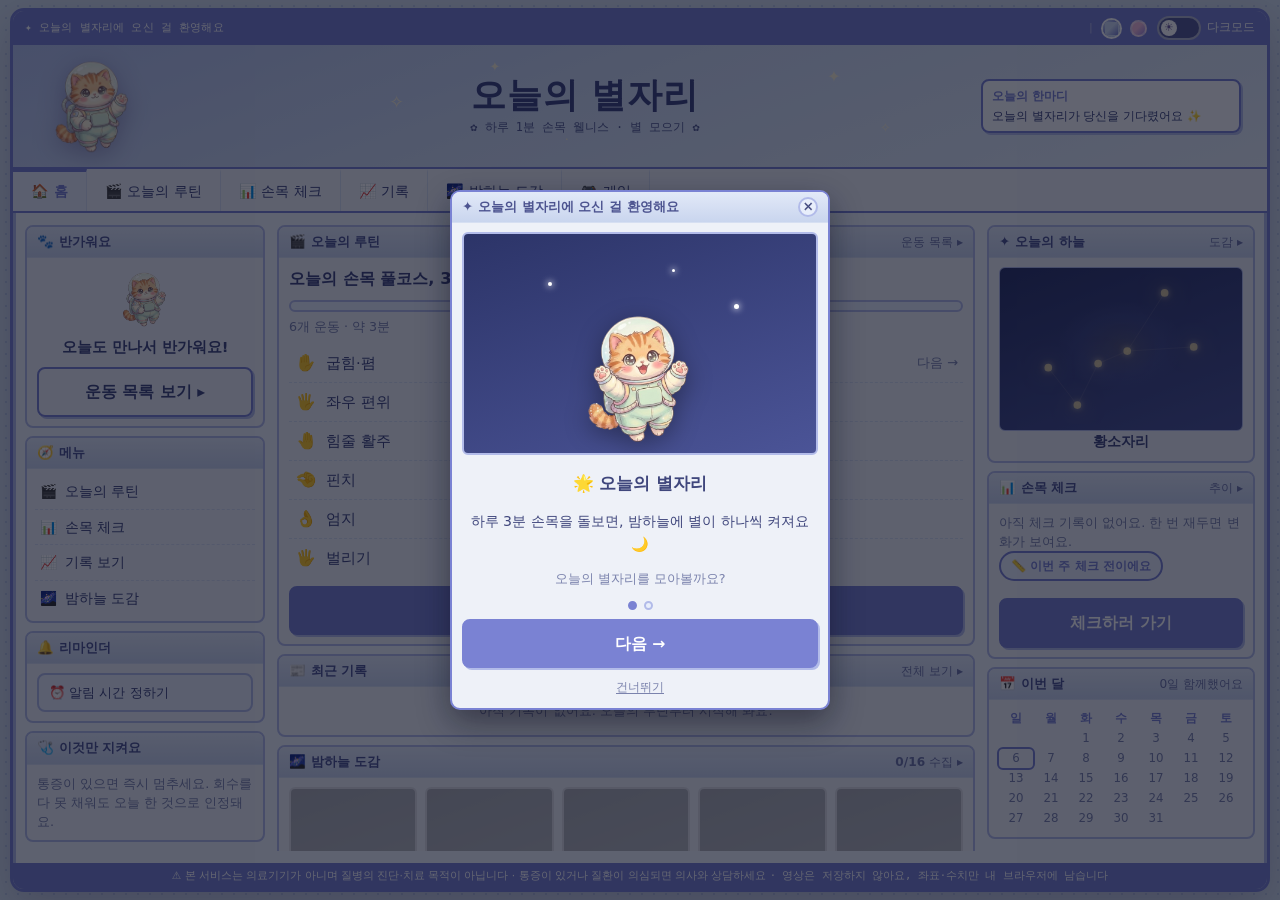
==== index.html @ f45c7128 "앱이 못 지키는 약속과 되돌릴 수 없는 기록 — 리마인더 고지·체크 기록 목록·데이터 관리 세 가지 다 "없어서 아쉬운 것"이 아니라 **앱이 사용자에게 잘못 말하고 있던 것**들" ====
<!DOCTYPE html>
<html lang="ko">
<head>
<meta charset="UTF-8" />
<meta name="viewport" content="width=device-width, initial-scale=1.0" />
<title>오늘의 별자리 — 데일리 손목 웰니스</title>
<!-- app.css = 디자인 원본(미리보기) / legacy.css = 기능에 필요한 규칙만 -->
<link rel="stylesheet" href="css/legacy.css" />
<link rel="stylesheet" href="css/app.css" />
<!-- 색 테마·다크모드는 첫 페인트 전에 확정돼야 한다(깜빡임 방지) — defer 없이 즉시 실행 -->
<script src="js/theme.js"></script>
</head>
<body>
  <div class="win">
    <!-- ─── ① 상태 띠 ───
         스트릭·도감 진척 같은 "메타"와 테마 컨트롤만 둔다. 기능은 아래 탭이 맡는다. -->
    <div class="win-top">
      <span class="mono">✦ 오늘의 별자리에 오신 걸 환영해요</span>
      <span class="right">
        <span class="sep">|</span>
        <!-- 색 테마 — 점 두 개. 저장·전환은 js/theme.js -->
        <span class="pal" role="group" aria-label="색 테마">
          <button type="button" class="sw-sky" data-palette="sky" aria-pressed="false" title="하늘">
            <span class="sr-only">하늘 테마</span>
          </button>
          <button type="button" class="sw-lavender" data-palette="lavender" aria-pressed="false" title="라벤더">
            <span class="sr-only">라벤더 테마</span>
          </button>
        </span>
        <button type="button" class="theme-toggle" id="themeToggle" role="switch" aria-checked="false">
          <span class="tt-track"><span class="tt-knob" aria-hidden="true">☀</span></span>
          <span>다크모드</span>
        </button>
      </span>
    </div>

    <!-- ─── ② 배너 ───
         왼쪽 마스코트 / 가운데 워드마크 / 오른쪽 오늘의 한마디.
         마스코트는 여기 하나뿐이다 — main.js가 상태별로 src를 바꾸고(renderHome),
         루틴 완주 시 .is-stargaze가 붙어 밤하늘을 올려다본다(celebrateSky). -->
    <header class="banner">
      <div class="mascot-wrap" id="mascotWrap">
        <img class="mascot banner-cat" id="mascotImg" src="assets/cat-idle.png" data-mood="idle" alt="" aria-hidden="true">
      </div>
      <div class="banner-mark">
        <h1>
          <button type="button" class="wordmark" data-nav="home">오늘의 별자리</button>
        </h1>
        <p class="mono">✿ 하루 1분 손목 웰니스 · 별 모으기 ✿</p>
      </div>
      <!-- 오늘의 한마디 — 적응형 상태를 긍정으로 번역한 한 줄(routine.js dailyStarMessage) -->
      <div class="banner-note">
        <b>오늘의 한마디</b>
        <span id="mascotSpeech">오늘도 만나서 반가워요! 🐾</span>
      </div>
      <!-- 배너 잔별 — 워드마크 뒤에 흩뿌려 서로 다른 박자로 반짝인다.
           자리·크기·박자는 전부 CSS(.banner .d1~.d5)가 쥔다. 장식이라 화면 낭독기는
           지나가야 하고(aria-hidden), reduced-motion에서는 애니메이션만 꺼진다. -->
      <span class="deco d1" aria-hidden="true">✦</span><span class="deco d2" aria-hidden="true">✧</span>
      <span class="deco d3" aria-hidden="true">·</span><span class="deco d4" aria-hidden="true">✦</span><span class="deco d5" aria-hidden="true">✧</span>
    </header>

    <!-- ─── ③ 탭 내비 ───
         [data-nav]이라 ui.js 라우터를 그대로 탄다(History 한 칸 쌓기 포함).
         현재 탭 표시는 main.js의 onScreenChange가 .on을 옮겨 준다. -->
    <nav class="tabs" aria-label="주요 기능">
      <button type="button" data-nav="home">🏠 홈</button>
      <button type="button" data-nav="guide">🎬 오늘의 루틴</button>
      <button type="button" data-nav="measure">📊 손목 체크</button>
      <button type="button" data-nav="records">📈 기록</button>
      <button type="button" data-nav="sky">🌌 밤하늘 도감</button>
      <button type="button" data-nav="game">🎮 게임</button>
    </nav>

    <!-- ─── 화면 컨테이너 ─── -->
    <main id="screens" class="stage">

      <!-- ─── 홈 — 3단 포털 ───
           좌=길잡이 / 가운데=오늘 할 일 / 우=상태 위젯.
           박스는 전부 제목바를 가진 같은 단위(.box)다. 위계는 "가운데가 크다"로만 준다.
           내용은 전부 실제 저장 데이터에서 온다(main.js renderHome* 계열). -->
      <section id="screen-home" class="screen is-active" data-screen="home">
        <div class="cols home">

          <!-- ── 좌: 길잡이 ── -->
          <aside class="col">
            <section class="box">
              <h2 class="box-head">🐾 반가워요</h2>
              <div class="box-body welcome-box">
                <img class="welcome-cat-sm" src="assets/cat-idle.png" alt="" aria-hidden="true">
                <p class="hi" id="homeGreet">오늘도 만나서 반가워요!</p>
                <div id="streak" class="streak" hidden>🔥 <b id="streakDays">0</b>일 연속</div>
                <button type="button" class="btn ghost" data-nav="guide">운동 목록 보기 ▸</button>
              </div>
            </section>

            <section class="box">
              <h2 class="box-head">🧭 메뉴</h2>
              <div class="box-body" style="padding:5px 8px;">
                <ul class="menu">
                  <li><button type="button" data-nav="guide">🎬 <span>오늘의 루틴</span></button></li>
                  <li><button type="button" data-nav="measure">📊 <span>손목 체크</span></button></li>
                  <li><button type="button" data-nav="records">📈 <span>기록 보기</span></button></li>
                  <li><button type="button" data-nav="sky">🌌 <span>밤하늘 도감</span></button></li>
                </ul>
              </div>
            </section>

            <!-- 오늘의 포커스 — 적응형이 고른 방향을 "부족"이 아니라 "오늘 여기"로 노출한다.
                 고를 방향이 없는 날엔 통째로 숨는다(보이는_돌봄 §2③). -->
            <section class="box" id="homeFocusBox" hidden>
              <h2 class="box-head">🎯 오늘의 포커스</h2>
              <div class="box-body">
                <p class="focus-name" id="homeFocusName"></p>
                <p class="focus-sub">오늘은 여기에 살짝 더 마음 써봐요. 천천히 함께 해요.</p>
              </div>
            </section>

            <section class="box">
              <h2 class="box-head">🔔 리마인더</h2>
              <div class="box-body">
                <!-- 평소엔 접힌 한 줄. 탭하면 아래 패널이 펼쳐진다.
                     미설정=시간 정하기 / 설정됨=요약 칩(변경) — 문구는 main.js renderRemindEntry가 채운다. -->
                <button class="remind-entry-chip" id="remindEntry" aria-controls="remindPanel" aria-expanded="false" hidden>⏰ 알림 시간 정하기</button>

                <!-- 리마인더 온보딩/설정 — 탭이 켜져 있을 때만 동작 (reminder.js 상단 주석 참고) -->
                <div id="remindPanel" class="remind-panel" hidden>
                  <p class="remind-q" id="remindTitle">하루 중 언제 손목을 챙기고 싶어요?</p>
                  <p class="remind-sub">상황에 맞게 1~2개 골라주세요 (최대 3개)</p>
                  <div class="remind-presets" id="remindPresets"></div>
                  <div class="remind-custom">
                    <label for="remindCustom">직접 입력</label>
                    <input type="time" id="remindCustom" />
                    <button class="btn btn-back" id="remindAdd">추가</button>
                  </div>
                  <div class="remind-selected" id="remindSelected"></div>
                  <p class="remind-note" id="remindNote" hidden>
                    브라우저 알림 권한이 꺼져 있어 알림이 가지 않아요. (주소창 자물쇠 → 알림에서 켤 수 있어요)</p>
                  <!-- 구조적 한계를 결정 직전에 밝힌다. setInterval 기반이라 탭이 닫히면
                       알림이 안 간다(reminder.js 상단 주석). 이걸 안 적으면 사용자는
                       21:00을 고르고 권한까지 준 뒤 아무 일도 안 일어나는 것을 겪는다. -->
                  <p class="remind-limit">
                    ⓘ 알림은 <b>이 탭이 열려 있을 때만</b> 가요. 브라우저를 닫으면 가지 않아요.
                  </p>
                  <div class="remind-btns">
                    <button class="btn btn-line" id="remindSave">알림 받기 🔔</button>
                    <button class="btn btn-back" id="remindOff" hidden>알림 끄기</button>
                    <button class="btn btn-back" id="remindSkip">건너뛰기</button>
                  </div>
                </div>
              </div>
            </section>

            <section class="box">
              <h2 class="box-head">🩺 이것만 지켜요</h2>
              <div class="box-body">
                <p class="soft">통증이 있으면 즉시 멈추세요. 회수를 다 못 채워도 오늘 한 것으로 인정돼요.</p>
              </div>
            </section>
          </aside>

          <!-- ── 가운데: 오늘 할 일 ── -->
          <main class="col">
            <!-- 오늘의 루틴 — 홈의 주인공.
                 ⚠ 카드 머리(운동 목록)와 시작하기는 형제로 둔다. 시작하기를 [data-nav] 안에
                   넣으면 ui.js의 위임 라우터가 조상을 타고 올라가 화면 전환이 두 번 일어난다. -->
            <section class="box">
              <h2 class="box-head">🎬 오늘의 루틴 <span class="more" data-nav="guide">운동 목록 ▸</span></h2>
              <div class="box-body">
                <p class="home-hero-title" id="todayRoutine">1분, 손목 굽힘·폄부터 시작해요</p>
                <div class="bar"><i id="homeBar"></i></div>
                <div class="bar-label"><span id="rpText"></span><span id="rpStars"></span></div>
                <ul class="rt" id="homeRoutineList"></ul>
                <button class="btn btn-primary btn-hero" id="routineStart">시작하기 🚀</button>
              </div>
            </section>

            <section class="box">
              <h2 class="box-head">📰 최근 기록 <span class="more" data-nav="records">전체 보기 ▸</span></h2>
              <div class="box-body" style="padding:0;">
                <table id="homeHistory"></table>
                <p class="empty" id="homeHistoryEmpty" hidden>아직 기록이 없어요. 오늘의 루틴부터 시작해 봐요.</p>
              </div>
            </section>

            <section class="box">
              <h2 class="box-head">🌌 밤하늘 도감
                <span class="more" data-nav="sky"><b id="skyDexCount">0/16</b> 수집 ▸</span></h2>
              <div class="box-body">
                <div class="gal" id="homeDex"></div>
              </div>
            </section>
          </main>

          <!-- ── 우: 상태 위젯 ── -->
          <aside class="col">
            <section class="box">
              <h2 class="box-head">✦ 오늘의 하늘 <span class="more" data-nav="sky">도감 ▸</span></h2>
              <div class="box-body">
                <!-- 오늘의 별자리 — 운동을 완료할수록 별이 그리는 순서대로 켜진다
                     (렌더·점등은 sky.js / main.js renderHome). 판은 라이트 테마에서도
                     어둡다 — 별은 어두운 하늘에서만 별로 보인다. -->
                <div class="sky-panel">
                  <div class="sky-stage-wrap">
                    <div id="skyStage" class="sky-stage" role="img" aria-label="오늘의 별자리"></div>
                    <!-- 완성 순간 1회 축하 (main.js celebrateSky). 평소엔 hidden. -->
                    <p id="skyCelebrate" class="sky-celebrate" hidden>오늘의 별자리 완성! ✨<b></b></p>
                  </div>
                </div>
                <p class="sky-label"><b id="skyName">밤하늘</b></p>
              </div>
            </section>

            <section class="box">
              <h2 class="box-head">📊 손목 체크 <span class="more" data-nav="records">추이 ▸</span></h2>
              <div class="box-body">
                <div id="homeTrend" class="trend" hidden></div>
                <div id="homeMetrics"></div>
                <p class="section-chip" id="measureChip"></p>
                <button type="button" class="btn" data-nav="measure">체크하러 가기</button>
              </div>
            </section>

            <section class="box">
              <h2 class="box-head">📅 이번 달 <span class="more" id="homeCalCount"></span></h2>
              <div class="box-body">
                <div class="cal" id="homeCal"></div>
              </div>
            </section>

          </aside>
        </div>
      </section>

      <!-- 가이드 -->
      <section id="screen-guide" class="screen" data-screen="guide">
        <div class="screen-head">
          <!-- [data-back] = history.back() (ui.js). 직전 화면으로 — 늘 홈이 아니다. -->
          <button class="btn btn-back" id="guideBack" data-back>← 뒤로</button>
          <h2 class="screen-title">🎬 오늘의 루틴</h2>
        </div>

        <div class="cols split">
        <div class="col">
        <!-- 가이드 목록 -->
        <section class="box" id="guideListBox">
          <h2 class="box-head">🎬 오늘의 루틴 <span class="more">누르면 시범이 재생돼요</span></h2>
          <div class="box-body" style="padding:0;">
            <div id="guideList" class="guide-list"></div>
          </div>
        </section>

        <!-- 플레이어 -->
        <section class="box" id="guidePlayer" hidden>
          <!-- 재생기도 다른 판과 같은 박스다 — 운동 이름·진행이 제목바에 올라간다 -->
          <h2 class="box-head">
            <span id="gpName" class="gp-name">운동</span>
            <!-- 오늘의 포커스 — 루틴 모드에서 focus 방향 운동에만 (약함이 아니라 "여기 신경 써봐요") -->
            <span id="gpFocus" class="gp-focus" hidden>🎯 오늘의 포커스</span>
            <span id="gpStep" class="more">1/3</span>
          </h2>
          <div class="box-body">

            <div class="gp-stage" id="gpStage">
              <canvas id="guideCanvas" class="guide-canvas" width="340" height="272"></canvas>
              <!-- 시범 손 애니(굽힘·폄·편위) — 스켈레톤 손 대신 얹히는 APNG.
                   위치·크기는 handSprite.js가 손목=호 중심에 맞춰 계산한다.
                   장식용이라 alt는 비움(동작 설명은 아래 안내 문구가 담당). -->
              <img id="gpAnim" class="gp-anim" alt="" hidden>
              <div class="gp-pip" id="gpPip">
                <video id="guideVideo" class="cam-video" playsinline muted></video>
                <canvas id="gpLm" class="gp-lm"></canvas>
                <span id="gpCam" class="gp-cam"><span id="gpCamIco" class="gp-cam-ico"></span><span id="gpCamTxt" class="gp-cam-txt"></span></span>
              </div>
            </div>

            <!-- 카메라 켜기 전/여는 중 안심 안내 (스트리밍 시작되면 JS가 숨김) -->
            <p class="priv-note" id="gpPriv" hidden>🔒 분석은 이 기기 안에서만 이루어지며, 영상은 저장되거나 외부로 전송되지 않습니다.</p>

            <p id="gpText" class="gp-text">준비 중…</p>

            <!-- 회수: 큰 숫자 + 진행 점(보조) -->
            <div id="gpCount" class="gp-count" hidden><b id="gpCountNum" class="gp-count-num">0/5</b><span class="gp-count-unit">회</span></div>
            <div id="gpDots" class="gp-dots"></div>
            <p id="gpHint" class="gp-hint"></p>
            <!-- 유지 진행 바 — timed 라운드와 핀치·악력 유지가 같이 쓴다. 측정 화면의
                 .m-prog와 같은 시각 어휘(새 모양을 만들지 않는다). -->
            <div id="gpProg" class="gp-prog" hidden><div id="gpProgBar" class="gp-prog-bar"></div></div>

            <div id="gpIdle" class="gp-idle" hidden>
              <span>인식이 잘 안되나요?</span>
              <div class="gp-idle-btns">
                <button class="btn btn-back" id="gpRetry">계속 시도</button>
                <button class="btn btn-back" id="gpProceed">손동작 없이 진행</button>
              </div>
            </div>

            <!-- 재생 중 조작. "이전 운동"은 오늘의 루틴 순서에서 한 칸 앞 — 첫 운동이거나
                 코스 밖 운동이면 main.js가 숨긴다(운동 전환일 뿐 history는 안 쌓는다). -->
            <div class="gp-btns">
              <button class="btn btn-back" id="gpPrev" hidden>← 이전 운동</button>
              <button class="btn btn-back" id="gpQuit">그만두기</button>
              <button class="btn btn-back" id="gpSkip">건너뛰기</button>
            </div>

            <!-- 통증 안내 — 상시 유지하되 차분한 회색 작은 글씨로 하단에 -->
            <p class="gp-safe">통증이 느껴지면 무리하지 말고 편하게 멈춰요</p>

            <!-- 컨디션 기록 — 탭 1번, 10초 데이터 (통증 언어 금지: 컨디션·피로 표현만) -->
            <div id="gpCondition" class="gp-condition" hidden>
              <p class="gp-cond-q">지금 손목 어때요?</p>
              <div class="gp-cond-btns">
                <button class="gp-cond-btn" data-cond="good">😊<span>좋아요</span></button>
                <button class="gp-cond-btn" data-cond="soso">😐<span>보통이에요</span></button>
                <button class="gp-cond-btn" data-cond="stiff">😣<span>뻐근해요</span></button>
              </div>
              <button class="btn btn-back" id="gpCondSkip">건너뛰기</button>
            </div>

            <div id="gpDone" class="gp-done" hidden>
              <p class="gp-done-emoji" id="gpDoneEmoji">🌟</p>
              <p class="gp-done-text" id="gpDoneText">잘하셨어요! 오늘도 손목을 돌봤어요.</p>
              <!-- 격려 한 줄 (스트릭/따뜻한 톤) — 숫자 리포트는 체크 결과의 몫 -->
              <p class="gp-done-sub" id="gpDoneSub" hidden></p>
              <p class="gp-rest" id="gpRest" hidden>오늘은 무리하지 않아도 괜찮아요. 뻐근함이 계속되면 충분히 쉬어주세요.</p>
              <div id="gpRoutineProg" class="gp-routine-prog" hidden></div>
              <button class="btn" id="gpNext" hidden>다음 운동 →</button>
              <button class="btn" id="gpMeasureGo" data-nav="measure" hidden>📏 손목 상태도 기록해 볼까요?</button>
              <div class="gp-done-btns">
                <button class="btn btn-back" id="gpToList">다른 운동 보기</button>
                <button class="btn btn-back" data-nav="home">홈으로</button>
              </div>
            </div>
          </div>
        </section>
        </div>

        <div class="col">
          <section class="box">
            <h2 class="box-head">🩺 이것만 지켜요</h2>
            <div class="box-body">
              <p class="soft">통증이 있으면 즉시 멈추세요. 회수를 다 못 채워도 오늘 한 것으로 인정돼요.</p>
            </div>
          </section>
          <section class="box">
            <h2 class="box-head">💡 인식이 잘 안 돼요</h2>
            <div class="box-body">
              <p>① 손이 화면 안에 다 들어오게 놓아주세요</p>
              <p>② 밝기가 너무 어두우면 인식이 어려워요</p>
              <p class="soft">박자는 안 맞춰도 괜찮아요 — 천천히 하면 됩니다.</p>
            </div>
          </section>
        </div>
        </div>
      </section>

      <!-- 측정 -->
      <section id="screen-measure" class="screen" data-screen="measure">
        <div class="screen-head">
          <button class="btn btn-back" data-back>← 뒤로</button>
          <h2 class="screen-title">📏 손목 체크</h2>
        </div>

        <div class="cols split">
        <div class="col">
        <section class="box">
          <h2 class="box-head">📊 손목 체크 <span class="more" id="mHandChipHead"></span></h2>
          <div class="box-body">
          <div class="cam-wrap">
            <video id="camVideo" class="cam-video" playsinline muted></video>
            <!-- 카메라를 켜기 전 이 자리는 그냥 검은 판이었다. 무슨 화면인지 알려주는
                 자리로 쓴다 — 켜지면 setMeasurePhase/startMeasure가 감춘다. -->
            <div id="camIdle" class="cam-idle">
              <img class="cam-idle-img" src="assets/guide-flexext-static.png" alt="" aria-hidden="true">
              <p class="cam-idle-title">여기에 손목이 비쳐요</p>
              <p class="cam-idle-text">팔꿈치를 책상에 대고 <b>옆모습</b>이 보이게 두세요.<br>
                오른쪽 <b>체크 시작하기</b>를 누르면 카메라가 켜집니다.</p>
            </div>
            <span id="camBadge" class="cam-badge">카메라 꺼짐</span>
            <!-- 측정 중 손 표시 + 탭하면 왼손↔오른손 전환 -->
            <button id="mHandChip" class="m-hand-chip" hidden>🫱 오른손 체크 중 · 바꾸기</button>
            <!-- 라이브 각도 오버레이 -->
            <div id="mLive" class="m-live" hidden>
              <span id="mLiveVal" class="m-live-val">0°</span>
              <span id="mLiveCap" class="m-live-cap">현재 손목 각도</span>
            </div>
            <!-- 중립/유지 진행 바 -->
            <div id="mProg" class="m-prog" hidden><div id="mProgBar" class="m-prog-bar"></div></div>
          </div>

          <div class="m-guide-row">
            <p id="mGuide" class="m-guide">손목을 옆에서 보이게 하고, 체크를 시작하세요.</p>
            <!-- 상시 자세 안내 재생 — 누르면 방법 팝업(measureIntroModal)을 다시 연다 -->
            <button type="button" id="measureHowChip" class="m-how-chip">이렇게 재요 <span class="m-how-q" aria-hidden="true">?</span></button>
          </div>

          <!-- 진행 중 그만두기 — 측정 단계만 idle로 되돌린다(화면은 measure에 머물고 History는
               안 건드린다). 홈으로 나가는 건 좌상단 뒤로 버튼의 몫.
               ⚠ mActions 안에 두지 말 것 — 그쪽은 캡처 단계에만 보이는데 이 버튼은
               중립 단계에도 보여야 한다. 카메라 위에 겹치지 않게 안내 문구 아래 별도 줄. -->
          <!-- 측정 중 캡처 칩 2개 — 단계에 따라 라벨이 바뀐다(옆모습: 굽힘·폄 / 정면: 엄지쪽·새끼쪽).
               미리보기처럼 카메라와 같은 판 안에 둔다 — 보는 것과 읽는 것이 한 자리다. -->
          <div id="mCapture" class="m-caps" hidden>
            <div id="capFlex" class="m-cap"><span id="capFlexK" class="m-cap-k">굽힘</span><b id="capFlexV" class="m-cap-v">–</b></div>
            <div id="capExt" class="m-cap"><span id="capExtK" class="m-cap-k">폄</span><b id="capExtV" class="m-cap-v">–</b></div>
          </div>
          <p id="mComp" class="m-comp" hidden>⚠ 팔은 그대로, 손목만 움직여요</p>

          <div id="mActions" class="m-actions" hidden>
            <button class="btn btn-back" id="mReneutral">중립 다시</button>
            <button class="btn" id="mFinish">체크 완료</button>
          </div>

          <button class="btn ghost" id="mCancel" hidden>그만두기</button>
          </div>
        </section>
        </div>

        <div class="col">
          <!-- idle: 체크할 손 선택 + 시작 -->
          <section class="box" id="mIdle">
            <h2 class="box-head">✋ 어느 손을 재나요</h2>
            <div class="box-body">
            <div id="mHandSel" class="hand" role="group" aria-label="체크할 손 선택">
              <button class="m-hand-btn" data-hand="left">🫲 왼손</button>
              <button class="m-hand-btn" data-hand="right">🫱 오른손</button>
            </div>
            <!-- 카메라 켜기 전 안심 안내 (권한 거부 방지) -->
            <p class="priv-note">🔒 분석은 이 기기 안에서만 이루어지며, 영상은 저장되거나 외부로 전송되지 않습니다.</p>
            <button class="btn" id="mStart">체크 시작하기</button>
            </div>
          </section>

          <!-- 결과 -->
          <section class="box" id="mResult" hidden>
            <h2 class="box-head">🎯 오늘의 손목 가동범위</h2>
            <div class="box-body">
            <div class="metric"><span>굽힘</span><b id="rFlex">–</b></div>
            <div class="metric"><span>폄</span><b id="rExt">–</b></div>
            <!-- 기능 기준 진척(일상생활 참고) — 부족 표현·정상인 대비 % 금지 -->
            <p id="rFunc" class="m-func"></p>
            <p id="rDelta" class="m-delta"></p>

            <!-- 좌우 편위 — 편위를 잰 체크에서만 노출. 헤드라인은 요측+척측 '합'의 기능
                 진척률(개별 방향 라벨이 아직 잠정이라 합이 안전), 개별 각도는 보조. -->
            <div id="rDevBlock" class="m-dev" hidden>
              <p id="rDevFunc" class="m-func m-func--sub"></p>
              <div id="rDevGrid">
                <div class="metric"><span id="rDevAK">엄지쪽</span><b id="rDevA">–</b></div>
                <div class="metric"><span id="rDevBK">새끼쪽</span><b id="rDevB">–</b></div>
              </div>
              <p id="rDevDelta" class="m-delta"></p>
            </div>

            <!-- 선물 프레이밍 — 개선한 체크에만 뜨는 금빛 한 줄 + 별 하나(하락은 노출 안 함) -->
            <p id="rGift" class="m-gift" hidden></p>

            <!-- 서사 한 줄 — 이번 주 루틴 완료 일수 (0회면 숨김) -->
            <p id="rNarr" class="m-narr" hidden></p>
            <p class="m-next">🗓 다음 체크는 다음 주쯤이 좋아요</p>
            <div class="row-btn">
              <button class="btn ghost" id="mAgain">다시 체크</button>
              <button class="btn" data-nav="records">기록 보기</button>
            </div>
            </div>
          </section>

          <section class="box">
            <h2 class="box-head">📐 이렇게 재요</h2>
            <div class="box-body">
              <p>① 팔꿈치를 책상에 대고 옆모습이 보이게 두세요</p>
              <p>② 손목만 천천히 굽혔다 폈다 해요</p>
              <p class="soft">본 수치는 웹캠 기반 자가 참고값입니다. 질병의 진단·판정 목적이 아닙니다.</p>
            </div>
          </section>
        </div>
        </div>
      </section>

      <!-- 게임 — 미니게임 (설계: docs/미니게임_별따기_설계.md)
           게임은 대응 운동의 두 번째 얼굴이다. 완주하면 그 운동을 한 것으로
           기록되고(markRoutineDone), 별자리 점등은 홈에서 기존 경로로 이뤄진다.
           제목·안내 문구는 어느 게임이냐에 따라 js/games/session.js가 채운다(레지스트리).
           아래 마크업의 문구는 모듈이 오기 전 첫 페인트용이라 **특정 게임을 지목하지
           않는다** — 게임이 셋이 되면서, 기본값을 별 따기로 두면 오늘 띄울 게임이
           다른 날 엉뚱한 이름이 한 프레임 보였다가 바뀐다. -->
      <section id="screen-game" class="screen" data-screen="game">
        <div class="screen-head">
          <button class="btn btn-back" data-back>← 뒤로</button>
          <h2 class="screen-title">🎮 미니게임</h2>
        </div>

        <div class="cols split">
          <div class="col">
            <section class="box">
              <h2 class="box-head"><span id="gmTitle">🎮 오늘의 게임</span> <span class="more" id="gmSlot"></span></h2>
              <div class="box-body">
                <div class="gm-stage">
                  <canvas id="gmCanvas" class="gm-canvas"></canvas>
                  <!-- 시작 전 자리 안내 — 검은 판만 남지 않게 (measure의 cam-idle과 같은 뜻) -->
                  <div id="gmIdle" class="gm-idle">
                    <p class="gm-idle-emoji" id="gmIdleEmoji">🎮</p>
                    <p class="gm-idle-title" id="gmIdleTitle">게임을 불러오는 중이에요</p>
                    <p class="gm-idle-text" id="gmIdleText">잠시만 기다려 주세요.</p>
                  </div>
                  <div class="gp-pip" id="gmPip" hidden>
                    <video id="gmVideo" class="cam-video" playsinline muted></video>
                    <span id="gmCam" class="gp-cam"><span id="gmCamIco" class="gp-cam-ico"></span><span id="gmCamTxt" class="gp-cam-txt"></span></span>
                  </div>
                </div>
                <p class="priv-note" id="gmPriv" hidden>🔒 분석은 이 기기 안에서만 이루어지며, 영상은 저장되거나 외부로 전송되지 않습니다.</p>
                <p id="gmHint" class="gm-hint"></p>
              </div>
            </section>
          </div>

          <div class="col">
            <section class="box">
              <h2 class="box-head" id="gmExName">🎮 오늘의 게임</h2>
              <div class="box-body">
                <p id="gmLead" class="gm-lead">엄지와 검지로 별을 집어 보세요.</p>
                <p id="gmCount" class="gm-count"><span id="gmCountNum">0</span> <span class="gm-count-of">/ 0</span></p>
                <div class="gm-btns">
                  <button type="button" class="btn btn-primary" id="gmStart">시작하기</button>
                  <button type="button" class="btn" id="gmQuit" hidden>그만하기</button>
                </div>
                <p class="gm-note">아프면 바로 멈추세요. 손이 잘 안 잡혀도 괜찮아요 — 언제든 그만둘 수 있습니다.</p>
              </div>
            </section>
          </div>
        </div>
      </section>

      <!-- 기록 -->
      <section id="screen-records" class="screen" data-screen="records">
        <div class="screen-head">
          <button class="btn btn-back" data-back>← 뒤로</button>
          <h2 class="screen-title">📈 내 손목 기록</h2>
        </div>

        <!-- 미리보기와 같은 2단 — 왼쪽은 추이(긴 그림), 오른쪽은 기록 목록.
             칸 안의 단위는 미리보기의 박스(제목바 + 본문) 하나로 통일한다. -->
        <div class="cols split">
        <div class="col">

          <!-- ROM 추이 -->
          <section class="box">
            <h2 class="box-head">📈 손목 굽힘·폄 추이 <span class="more" id="recRange"></span></h2>
            <div class="box-body">
              <div id="recTrendWrap" class="rec-trend" hidden>
                <div class="metric"><span>최근</span><b id="recLatest">–</b></div>
                <div class="metric"><span>지난 대비</span><b id="recDelta">–</b></div>
                <div class="metric"><span>최고 기록</span><b id="recBest">–</b></div>
                <div class="rec-legend">
                  <span><i class="rec-dot rec-dot--flex"></i>굽힘</span>
                  <span><i class="rec-dot rec-dot--ext"></i>폄</span>
                </div>
                <canvas id="recCanvas" class="rec-canvas"></canvas>
                <p id="recTrendHint" class="rec-hint"></p>
              </div>

              <div id="recTrendEmpty" class="rec-empty" hidden>
                <p class="rec-empty-emoji">⭐</p>
                <p class="rec-empty-text">아직 체크 기록이 없어요.<br>손목 상태를 재고 변화를 지켜봐요.</p>
                <button class="btn" data-nav="measure">체크하러 가기</button>
              </div>
            </div>
          </section>

          <!-- 좌우 편위 추이 — 요측+척측 '합'만 그린다(개별 방향 라벨이 잠정이라 합이 안전).
               편위를 잰 체크가 하나도 없으면 박스째 감춘다(빈 판이 자리 차지 않게). -->
          <section class="box" id="recDevCard" hidden>
            <h2 class="box-head">↔️ 손목 좌우 편위 추이 <span class="more" id="recDevRange"></span></h2>
            <div class="box-body">
              <div class="metric"><span>최근 합</span><b id="recDevLatest">–</b></div>
              <div class="metric"><span>지난 대비</span><b id="recDevDelta">–</b></div>
              <div class="metric"><span>최고 기록</span><b id="recDevBest">–</b></div>
              <!-- 진척 헤드라인 — 결과 화면(.m-func)과 같은 긍정 프레이밍. 합 기준이라
                   요측/척측 부호와 무관(부호 확정 전에도 안전). 하락은 여기 안 나오고
                   '지난 대비' 값에만 숫자로(부정 문구 금지). -->
              <p id="recDevFunc" class="m-func"></p>
              <div class="rec-legend">
                <span><i class="rec-dot rec-dot--dev"></i>요측+척측 합</span>
              </div>
              <canvas id="recDevCanvas" class="rec-canvas"></canvas>
              <p id="recDevHint" class="rec-hint"></p>
            </div>
          </section>

        </div>
        <div class="col">

          <!-- 손목 체크 기록 — 지금까지 추이(그림)만 있고 개별 기록을 볼 자리가 없었다.
               이 목록이 있어야 (1) 자세 게이트를 못 맞춘 기록(view:'off')을 사용자가
               구별하고 (2) 잘못 잰 기록을 지울 수 있다. 둘 다 판정에 영향을 주는데
               화면에서는 손댈 수 없던 것들이다. -->
          <section class="box">
            <h2 class="box-head">📏 손목 체크 기록 <span class="more" id="recMeasCount"></span></h2>
            <div class="box-body">
              <ul id="recMeas" class="rec-history"></ul>
              <p id="recMeasNote" class="rec-hint" hidden>
                ⚠ 표시가 붙은 기록은 자세가 끝까지 안 맞은 채 저장된 것이에요.
                수치는 그대로 두되, 추이·맞춤 판정에는 쓰이지 않아요.
              </p>
              <div id="recMeasEmpty" class="rec-empty" hidden>
                <p class="rec-empty-emoji">📏</p>
                <p class="rec-empty-text">아직 체크 기록이 없어요.<br>손목 상태를 재고 변화를 지켜봐요.</p>
                <button class="btn" data-nav="measure">체크하러 가기</button>
              </div>
            </div>
          </section>

          <!-- 데일리 루틴 기록 (N/6) -->
          <section class="box">
            <h2 class="box-head">🔥 데일리 루틴 <span class="more" id="recRoutineCount"></span></h2>
            <div class="box-body">
              <p id="recFreeze" class="rec-freeze" hidden>🧊 이번 주 프리즈 사용됨 — 하루 쉬었지만 스트릭이 이어졌어요</p>
              <div id="recWeek" class="rec-week" aria-label="최근 7일 손목 컨디션"></div>
              <ul id="recRoutine" class="rec-history"></ul>
              <div id="recRoutineEmpty" class="rec-empty" hidden>
                <p class="rec-empty-emoji">⭐</p>
                <p class="rec-empty-text">아직 루틴 기록이 없어요.<br>오늘의 풀코스를 시작해 봐요.</p>
              </div>
            </div>
          </section>

          <!-- 가이드 완료 히스토리 -->
          <section class="box">
            <h2 class="box-head">📋 운동 완료 기록 <span class="more" id="recGuideCount"></span></h2>
            <div class="box-body">
              <ul id="recHistory" class="rec-history"></ul>
              <div id="recHistoryEmpty" class="rec-empty" hidden>
                <p class="rec-empty-emoji">🎬</p>
                <p class="rec-empty-text">아직 완료한 운동이 없어요.<br>가이드를 따라 첫 운동을 해봐요.</p>
                <button class="btn" data-nav="guide">가이드 보러 가기</button>
              </div>
            </div>
          </section>

          <!-- 데이터 관리 — 기록은 이 브라우저 안에만 있다. 그 사실과 대비책을
               같은 자리에서 말한다(경고만 하고 방법이 없으면 불안만 남는다). -->
          <section class="box">
            <h2 class="box-head">💾 기록 보관</h2>
            <div class="box-body">
              <p class="rec-hint">
                기록은 이 브라우저 안에만 저장돼요. 브라우저 기록을 지우거나 다른 기기에서
                열면 남아 있지 않아요 — 가끔 파일로 내려받아 두면 안전해요.
              </p>
              <div class="data-btns">
                <button type="button" class="btn btn-line" id="dataExport">⬇ 파일로 내보내기</button>
                <button type="button" class="btn btn-line" id="dataImport">⬆ 파일에서 불러오기</button>
                <button type="button" class="btn btn-back" id="dataClear">기록 전체 삭제</button>
              </div>
              <input type="file" id="dataFile" accept="application/json,.json" hidden />
              <!-- 되돌릴 수 없는 동작이라 두 단계로 나눈다. 브라우저 confirm()을 쓰지
                   않는 이유: 앱 톤과 따로 놀고, 화면 밖 모달이라 흐름이 끊긴다. -->
              <div id="dataConfirm" class="data-confirm" hidden>
                <p>정말 전체 기록을 지울까요? <b>되돌릴 수 없어요.</b><br>
                   체크·운동·별자리·스트릭이 모두 사라져요. (테마 설정은 남아요)</p>
                <div class="data-btns">
                  <button type="button" class="btn btn-line" id="dataClearYes">네, 전부 지웁니다</button>
                  <button type="button" class="btn btn-back" id="dataClearNo">취소</button>
                </div>
              </div>
              <p id="dataMsg" class="rec-hint" role="status" hidden></p>
            </div>
          </section>

        </div>
        </div>
        <p class="m-disc">본 수치는 웹캠 기반 자가 참고값입니다. 질병의 진단·판정 목적이 아닙니다.</p>
      </section>

      <!-- 밤하늘 도감 — 완성한 별자리 수집 (렌더는 sky.js 재사용, main.js renderSkyDex)
           미리보기 구조 그대로 — 창을 덮는 full-bleed가 아니라 제목바를 가진 박스 한 판이다.
           칸에 박스가 하나뿐이라 .cols.wide 규칙이 남는 높이를 이 박스에 전부 준다. -->
      <section id="screen-sky" class="screen" data-screen="sky">
        <div class="screen-head">
          <button class="btn btn-back" data-back>← 뒤로</button>
          <h2 class="screen-title">🌌 밤하늘 도감</h2>
        </div>
        <div class="cols wide">
          <div class="col">
            <section class="box">
              <h2 class="box-head">🌌 밤하늘 도감
                <span class="more"><b id="skyDexProgress">0/16</b> 수집 · 별자리를 눌러보세요</span></h2>
              <div class="box-body sky-body">
                <div id="skyMap" class="sky-map" aria-label="완성한 별자리 밤하늘"></div>
              </div>
            </section>
          </div>
        </div>
      </section>

    </main>

    <!-- 도감 별자리 크게 보기 — 완성=일기 카드 / 미완성=잠김 안내 (뷰포트 오버레이) -->
    <div id="skyDexModal" class="sky-dex-modal" hidden>
      <div class="sky-dex-modal-card">
        <!-- 완성한 별자리: 확대 + 일기 -->
        <div id="skyDexModalDone">
          <div id="skyDexModalSky" class="sky-dex-modal-sky" role="img"></div>
          <p id="skyDexModalName" class="sky-dex-modal-name"></p>
          <p id="skyDexModalDesc" class="sky-dex-modal-desc"></p>
          <div class="sky-dex-diary">
            <div class="sky-dex-diary-row"><span>완성한 날</span><b id="skyDexModalDate">—</b></div>
            <div class="sky-dex-diary-row"><span>그날 운동</span><b id="skyDexModalRoutine">—</b></div>
            <div class="sky-dex-diary-row" id="skyDexModalCondRow" hidden><span>그날 컨디션</span><b id="skyDexModalCond">—</b></div>
          </div>
        </div>
        <!-- 미완성: 잠김 안내 -->
        <p id="skyDexModalLock" class="sky-dex-modal-lock" hidden>🔒 아직 만나지 못한 별자리예요</p>
        <button class="btn btn-back" id="skyDexModalClose">닫기</button>
      </div>
    </div>

    <!-- 측정 방법 안내 팝업 — 첫 측정 진입 시 1회 자동, 이후엔 "이렇게 재요 ?" 칩으로 상시 재생.
         두 자세 이미지는 가이드 손 애니(assets/guide-*.png)를 재활용한다.
         reduced-motion이면 JS가 정지 프레임(assets/guide-*-static.png)으로 교체한다. -->
    <div id="measureIntroModal" class="m-intro-modal" hidden>
      <div class="m-intro-card" role="dialog" aria-modal="true" aria-labelledby="measureIntroTitle">
        <button class="m-intro-x" id="measureIntroClose" type="button" aria-label="닫기">✕</button>
        <p class="m-intro-title" id="measureIntroTitle">📏 이렇게 재요</p>
        <div class="m-intro-poses">
          <figure class="m-intro-pose">
            <img id="measureIntroImgFlex" class="m-intro-img" alt="" src="assets/guide-flexext.png">
            <figcaption class="m-intro-cap"><b>손목 굽힘·폄</b>손을 옆으로 세워 손날(새끼손가락 쪽)이 카메라를 보게 하고, 손목을 위·아래로 천천히 최대까지 움직여요.</figcaption>
          </figure>
          <figure class="m-intro-pose">
            <img id="measureIntroImgDev" class="m-intro-img" alt="" src="assets/guide-deviation.png">
            <figcaption class="m-intro-cap"><b>손목 좌우 편위</b>손을 카메라 정면으로 향하게 하고, 좌우로 천천히 최대까지 기울여요.</figcaption>
          </figure>
        </div>
        <p class="m-intro-common">💡 팔꿈치가 화면에 보이게 편히 앉아요</p>
        <button class="btn" id="measureIntroStart" type="button">시작하기</button>
      </div>
    </div>

    <!-- 첫 실행 환영 오버레이 — 최초 진입 시 1회 자동, 스킵 가능. 감성 2장 캐러셀로
         "무슨 앱인지 + 별자리 훅"만 짧게 보여주고 홈으로. 마스코트·밤하늘은 홈 자산 재활용.
         reduced-motion은 전역 규칙(*{animation:none})이 애니메이션을 끈다. -->
    <!-- 첫 실행 안내 — 카드도 다른 판과 같은 규칙을 따른다(제목바 + 본문).
         JS(main.js wireWelcome)가 붙잡는 건 네 개의 id와 .welcome-slide / .welcome-dot의
         순서뿐이라, 겉모습은 자유롭게 바꿔도 된다. -->
    <div id="welcomeModal" class="welcome-modal" hidden>
      <div class="welcome-card" role="dialog" aria-modal="true" aria-labelledby="welcomeHead">
        <h2 class="box-head" id="welcomeHead">
          ✦ 오늘의 별자리에 오신 걸 환영해요
          <button class="welcome-x" id="welcomeClose" type="button" aria-label="건너뛰기">✕</button>
        </h2>

        <div class="box-body welcome-area">
          <!-- 카드1 — 감성 + 별자리 훅 -->
          <div class="welcome-slide" data-slide="0">
            <div class="welcome-visual">
              <span class="welcome-star welcome-star--a" aria-hidden="true"></span>
              <span class="welcome-star welcome-star--b" aria-hidden="true"></span>
              <span class="welcome-star welcome-star--c" aria-hidden="true"></span>
              <img class="welcome-cat" src="assets/cat-happy.png" alt="" aria-hidden="true">
            </div>
            <p class="welcome-title">🌟 오늘의 별자리</p>
            <p class="welcome-body">하루 3분 손목을 돌보면, 밤하늘에 별이 하나씩 켜져요 🌙</p>
            <p class="welcome-sub">오늘의 별자리를 모아볼까요?</p>
          </div>

          <!-- 카드2 — 가벼운 사용법 -->
          <div class="welcome-slide" data-slide="1" hidden>
            <div class="welcome-visual welcome-visual--soft">
              <span class="welcome-star welcome-star--a" aria-hidden="true"></span>
              <span class="welcome-star welcome-star--b" aria-hidden="true"></span>
              <img class="welcome-cat" src="assets/cat-idle.png" alt="" aria-hidden="true">
            </div>
            <p class="welcome-title">천천히, 매일 조금씩</p>
            <p class="welcome-body">매일 오늘의 루틴을 한 번, 가끔 손목 체크로 변화를 확인해요. 무리하지 말고 천천히 — 손목이 조금씩 편해질 거예요.</p>
          </div>

          <div class="welcome-foot">
            <div class="welcome-dots" aria-hidden="true">
              <i class="welcome-dot is-on"></i><i class="welcome-dot"></i>
            </div>
            <button class="btn" id="welcomeNext" type="button">다음 →</button>
            <button class="welcome-skip" id="welcomeSkip" type="button">건너뛰기</button>
          </div>
        </div>
      </div>
    </div>

    <!-- ─── 면책 (의료법) ─── -->
    <footer class="win-foot">
      ⚠ 본 서비스는 의료기기가 아니며 질병의 진단·치료 목적이 아닙니다 · 통증이 있거나 질환이 의심되면 의사와 상담하세요
      <span class="mono">· 영상은 저장하지 않아요, 좌표·수치만 내 브라우저에 남습니다</span>
    </footer>
  </div>

  <script type="module" src="js/main.js"></script>
</body>
</html>
---- css/legacy.css ----
/* ═════════════════════════════════════════════════════════
   legacy.css — 기능에 꼭 필요한 규칙만 남긴 옛 스타일시트 (예전 styles.css)
   남긴 것: 카메라 영상·오버레이, 시범 무대·스프라이트 기하, 별자리 SVG 렌더,
             도감 배치, 마스코트, 모달, JS가 만드는 조각(gc-·rh-·rw-·remind-), 키프레임
   색·글자·카드 모양 같은 디자인은 app.css가 맡는다 — 여기 토큰은 app.css의
   별칭(alias)을 타므로 색은 자동으로 미리보기 팔레트를 따른다.
   ═════════════════════════════════════════════════════════ */


/* display 지정 요소가 UA의 [hidden] 규칙을 덮어써 숨김이 풀리는 문제 방지 */
[hidden]{ display:none !important; }


/* 모달 등장 — 살짝 떠오르며 나타난다. 쓰는 곳은 세 곳:
   .sky-dex-modal(도감 크게 보기) · .m-intro-modal(측정 안내) · .welcome-modal(첫 실행).
   prefers-reduced-motion에서는 맨 아래 전역 규칙(*{animation:none})이 알아서 끈다. */
@keyframes fadeIn{ from{ opacity:0; transform:translateY(10px) scale(.98); } to{ opacity:1; transform:none; } }

/* 별자리가 주인공 — 무대가 위, 이름은 그 아래 캡션 (DOM 순서 그대로라 order 불필요) */
.home-hero > .sky-stage-wrap{ width:100%; }

/* 마스코트 자리 — 능선 가운데. 말풍선은 order로 고양이 아래에 놓는다. */
.mascot-wrap{
  position:relative; z-index:1;
  display:flex; flex-direction:column; align-items:center; gap:var(--sp-sm);
}

.mascot-wrap > .mascot{ order:1; }

.mascot-wrap > .speech{ order:2; }

/* 달빛 후광 — 고양이 뒤에서 번지는 넓고 옅은 빛. 어두운 능선 위에서 실루엣이
   배경에 묻히지 않게 하는 장치다(고양이 자체를 밝히면 그림체가 떠 보인다).
   평소엔 살짝 죽여두고(opacity .82) 완성 연출(is-stargaze)에서 슬쩍 밝아진다. */
.mascot-wrap::before{
  content:''; position:absolute; z-index:-2; left:50%; top:calc(var(--mascot-size) * .06);
  transform:translateX(-50%); pointer-events:none;
  width:calc(var(--mascot-size) * 2.05); height:calc(var(--mascot-size) * 1.45);
  border-radius:50%; opacity:.82; transition:opacity .6s ease .25s;
  background:radial-gradient(50% 50% at 50% 50%, rgba(var(--warm-glow),.17), transparent 70%);
}

.mascot-wrap.is-stargaze::before{ opacity:1; }

/* 접지 그림자 — 고양이가 능선에 '딛고 앉은' 무게감. 고양이와 말풍선 사이에 깔린다. */
.mascot-wrap::after{
  content:''; position:absolute; z-index:-1; left:50%; transform:translateX(-50%);
  top:calc(var(--mascot-size) - 6px);
  width:calc(var(--mascot-size) * 0.52); height:calc(var(--mascot-size) * 0.10);
  border-radius:50%; pointer-events:none;
  background:radial-gradient(50% 50% at 50% 50%, rgba(var(--shade-rgb),.42), transparent 72%);
  animation:shadow-breathe 5.4s ease-in-out infinite;
}

.mascot{
  width:var(--mascot-size); height:auto; object-fit:contain; display:block;
  /* 접지 그림자 + 금빛 테두리 광 + 달빛이 감싸는 넓은 앰비언트(장면에 녹아들게) */
  filter:drop-shadow(0 10px 20px rgba(var(--shade-rgb),.38))
         drop-shadow(0 0 16px rgba(var(--warm-glow),.30))
         drop-shadow(0 -4px 42px rgba(var(--warm-glow),.20));
  animation:float 5.4s ease-in-out infinite;               /* 둥실 + 숨쉬기 (느리고 미세하게) */
  transform-origin:50% 92%;
  /* 완성 연출(is-stargaze)의 고개 젖힘 — transform이 아니라 독립 속성(rotate·translate)을
     옮기므로 위 float의 transform(둥실 호흡)과 서로 간섭하지 않는다. */
  transition:rotate .6s cubic-bezier(.34,1.25,.5,1), translate .6s cubic-bezier(.34,1.25,.5,1);
}

.mascot:hover{ animation:wiggle .6s ease-in-out; }

/* 완성 payoff — 루틴 완주로 오늘의 별자리를 다 채운 순간, 고양이가 밤하늘을 올려다본다
   (main.js celebrateSky가 .mascot-wrap에 이 클래스를 잠깐 붙인다).
   transform-origin:50% 92%(발밑) 덕에 '앉은 채 고개만 젖힘'으로 보인다. */
.mascot-wrap.is-stargaze > .mascot{
  rotate:-8deg; translate:0 -6px; transition-delay:.25s;
}

/* 상하 부유(마스코트) — 회전 없이, 아주 미세한 호흡 스케일만 곁들여 */
@keyframes float{
  0%,100%{ transform:translateY(0) scale(1); }
  50%{ transform:translateY(-5px) scale(1.012); }
}

@keyframes shadow-breathe{ 0%,100%{ opacity:.9; transform:translateX(-50%) scale(1); } 50%{ opacity:.6; transform:translateX(-50%) scale(.9); } }


/* bob: 이모지 장식(placeholder·완료·빈 상태)에서 계속 사용 */
@keyframes bob{ 0%,100%{ transform:translateY(0) rotate(-1.5deg); } 50%{ transform:translateY(-8px) rotate(1.5deg); } }

@keyframes wiggle{ 0%,100%{ transform:rotate(0); } 25%{ transform:rotate(-9deg); } 75%{ transform:rotate(9deg); } }

@keyframes pop-in{ from{ opacity:0; transform:translateY(6px) scale(.85); } to{ opacity:1; transform:none; } }

/* 별자리 무대: 마스코트 아래 넉넉한 영역. 배경은 투명 —
   히어로 카드의 밤하늘 표면 위에 별자리가 그대로 뜬 느낌. */
/* 무대 폭을 장면 폭으로 제한한다. SVG는 preserveAspectRatio="meet"이라 세로로 긴
   별자리는 어차피 높이에 맞춰 그려져 좌우가 텅 비었다 — 그 빈 띠를 잘라내면
   달·고양이·별자리가 가운데 한 덩어리로 모인다(카드를 넓혀도 흩어지지 않음).
   max-height는 아래 능선(.hero-ridge)이 먹는 자리만큼 낮춰 잡는다. */
.sky-stage{
  position:relative; z-index:1; width:100%; max-width:400px;
  aspect-ratio:3/2; max-height:196px; min-height:150px;
  margin:0 auto;   /* 마스코트와 한 덩어리로 보이게 위아래를 조임 */
}

/* SVG는 절대배치로 상자를 꽉 채운다 — 세로로 긴 별자리가 aspect-ratio 상자를
   밀어 늘리지 않게(도감 격자 칸 높이가 튀는 문제 방지). 컨테이너는 position:relative. */
.sky-svg{ position:absolute; inset:0; display:block; width:100%; height:100%; }


/* 연결선 — 안 켜진 선은 별 사이에 걸린 실처럼 거의 안 보이게(차분),
   양 끝 별이 켜지면 금빛 그라디언트(#skyLinkGrad)를 머금은 luminous line이 된다. */
.sky-link{ stroke:rgba(255,232,196,.10); stroke-linecap:round; fill:none; }

/* 켜진 선 — 프레임·칩과 같은 금색(--gold-rgb) 단색. 단색으로 두는 이유는 전시창 안에서
   선·별·테두리가 한 가지 금색으로 묶여야 '한 벌'로 읽히기 때문이다(그라디언트는 톤이 흔들린다). */
.sky-link.is-on{
  stroke:rgba(var(--gold-rgb),.55);
  filter:drop-shadow(0 0 1.6px rgba(var(--gold-rgb),.6));
}

/* 완성 payoff — 라인이 한 번 은은하게 밝아졌다 돌아온다.
   기존 1회 플래그(.sky-stage.celebrate, main.js celebrateSky)에 그대로 물린다. */
.sky-stage.celebrate .sky-link.is-on{ animation:link-flare 1.8s ease-in-out; }

@keyframes link-flare{
  0%{ stroke-opacity:.72; }
  32%{ stroke-opacity:1; filter:drop-shadow(0 0 4px rgba(255,207,107,.95)); }
  100%{ stroke-opacity:.72; }
}


/* 별 — 안 켜진 별도 '삭막한 회색 점'이 아니라 아직 멀리 있는 작은 warm dim 발광점.
   켜진 별과의 구분은 (a) 헤일로 유무 (b) 코어 크기 (c) 밝기·글로우 세기로 확실히 남는다. */
.sky-star{ transform-box:fill-box; transform-origin:center; }

/* 안 켜진 별도 회색 점이 아니라 금빛 발광점 — 코어 #ffe9a8 + 헤일로 #ffcf6b.
   켜진 별과는 색이 아니라 '세기'로 갈린다: 여기는 fill-opacity로 눌러 차분하게,
   켜진 별은 불투명 코어 + 넓은 헤일로 원(sky-halo)까지 얹힌다.
   SVG 필터 길이는 user unit 기준 — viewBox(≈95unit)에서 1unit ≈ 화면 2.8px. */
.sky-dim{
  fill:#ffe9a8; fill-opacity:.68;
  /* 필터 길이는 user unit이라 무대가 커지면 발광 반경도 함께 커진다(별도 조정 불필요) */
  filter:drop-shadow(0 0 1.5px rgba(255,233,168,.92))    /* 좁고 밝은 블룸 */
         drop-shadow(0 0 5.2px rgba(255,207,107,.58));   /* 넓고 옅은 금빛 헤일로 */
}

.sky-halo{ fill:url(#skyHaloGrad); animation:halo-breathe 6.2s ease-in-out infinite; }

/* 켜진 별 도트 — 금빛 코어 + 넓은 금빛 발광 */
.sky-core{ fill:var(--dot-on); filter:drop-shadow(0 0 5px rgba(var(--gold-rgb),.85)); }

/* 켜진 별의 아주 잔잔한 숨 — 헤일로만(코어는 고정) 살짝 넓어졌다 좁아진다 */
@keyframes halo-breathe{ 0%,100%{ opacity:.78; } 50%{ opacity:1; } }


/* 점등 순간의 부드러운 반짝임 (과하지 않게 — 별 하나씩 살짝 늦춰 켜짐) */
@keyframes sky-twinkle{
  0%{ opacity:.2; transform:scale(.35); }
  55%{ opacity:1; transform:scale(1.3); }
  100%{ opacity:1; transform:scale(1); }
}

.sky-star.twinkle{ animation:sky-twinkle .72s cubic-bezier(.3,1.5,.5,1) both; }


/* ─── 홈: 오늘의 별자리 완성 축하 (조용한 1회 연출) ─── */
.sky-stage-wrap{ position:relative; }

/* 별자리가 뜬 자리에 옅은 성운 한 겹 — 마스코트 뒤 별빛 웅덩이와 같은 재료(보라+금빛)라
   두 덩어리가 하나의 하늘로 이어져 보인다. 별자리 도형 뒤에만 은은하게. */
.sky-stage-wrap::before{
  content:''; position:absolute; z-index:0; left:50%; top:48%; transform:translate(-50%,-50%);
  width:min(74%, 340px); height:82%; border-radius:50%; pointer-events:none;
  /* 전시창 안이라 금빛이 우세해야 한다 — 보라가 세면 프레임·별자리와 계열이 갈린다 */
  background:radial-gradient(50% 50% at 50% 50%,
    rgba(var(--gold-rgb),.09), rgba(var(--glow),.07) 48%, transparent 74%);
  animation:nebula-breathe 9.6s ease-in-out infinite;
}

@keyframes nebula-breathe{
  0%,100%{ opacity:.7; transform:translate(-50%,-50%) scale(.98); }
  50%{ opacity:1; transform:translate(-50%,-50%) scale(1.04); }
}

/* 완성 순간: 별자리 전체가 잠깐 은은히 밝아짐 (한 번, 과하지 않게) */
@keyframes sky-shine{
  0%{ filter:none; }
  30%{ filter:drop-shadow(0 0 10px rgba(255,211,107,.75)) brightness(1.22); }
  100%{ filter:none; }
}

.sky-stage.celebrate{ animation:sky-shine 1.8s ease-in-out; }

/* 완성 메시지 — 별자리 위로 부드럽게 떠올랐다 사라짐 */
.sky-celebrate{
  position:absolute; left:50%; top:50%; transform:translate(-50%,-50%) scale(.92);
  margin:0; text-align:center; pointer-events:none; opacity:0; z-index:2; font-size:var(--fs-sm); color:var(--honey);
  background:var(--scrim); border-radius:var(--r-md); padding:var(--sp-sm) var(--sp-lg);
  box-shadow:var(--shadow-sm); white-space:nowrap;
  transition:opacity .5s ease, transform .5s cubic-bezier(.3,1.4,.5,1);
}

.sky-celebrate.show{ opacity:1; transform:translate(-50%,-50%) scale(1); }

.sky-celebrate b{
  display:block; font-weight:700; font-size:var(--fs-lg);
  color:#fff; margin-top:var(--sp-3xs); text-shadow:0 0 14px rgba(255,211,107,.6);
}
   /* 버튼만 클릭 활성 */

/* 밤하늘 판(.sky-map)·별자리 조각(.sky-map-item/-sky/-name)의 모양은 이제
   app.css가 미리보기 규칙 그대로 쥔다 — 여기 있던 full-bleed 사본은 걷어냈다.
   (걷어낸 것: .sky-map 전면 배치 / ::before 별밭 사본 / ::after 반짝임 / 아이템 기하) */

/* 도감: 크게 보기 — 완성=일기 카드 / 미완성=잠김 안내 (뷰포트 오버레이) */
.sky-dex-modal{
  position:fixed; inset:0; z-index:50; display:flex; align-items:center; justify-content:center;
  background:var(--scrim); padding:var(--sp-xl); animation:fadeIn .2s ease;
}

.sky-dex-modal-card{
  background:var(--glass-bg-strong);
  -webkit-backdrop-filter:var(--glass-blur); backdrop-filter:var(--glass-blur);
  border:var(--glass-border); border-radius:var(--r-card);
  padding:var(--sp-xl); box-shadow:var(--glass-shadow), var(--glass-rim);
  display:flex; flex-direction:column; align-items:center; gap:var(--sp-sm);
  width:min(360px,100%); max-height:88vh; overflow-y:auto;
}

.sky-dex-modal-sky{ position:relative; width:100%; aspect-ratio:1/1; max-height:260px; }

.sky-dex-modal-name{ font-weight:700; font-size:var(--fs-xl); color:var(--honey); margin:var(--sp-2xs) 0 0; }

.sky-dex-modal-desc{ font-size:var(--fs-base); color:var(--ink-soft); margin:0 0 var(--sp-xs); text-align:center; word-break:keep-all; }

.sky-dex-modal-lock{ font-size:var(--fs-md); color:var(--muted); text-align:center; margin:var(--sp-lg) var(--sp-sm); word-break:keep-all; }

.remind-presets{
  display:grid; grid-template-columns:1fr 1fr; gap:var(--sp-sm); width:100%;
}

.remind-preset{
  display:flex; flex-direction:column; align-items:center; gap:var(--sp-2xs);
  padding:var(--sp-md) var(--sp-xs) var(--sp); cursor:pointer;
  background:var(--paper); border:2px solid var(--line); border-radius:var(--r-md); font-size:var(--fs-sm); color:var(--ink);
  transition:transform .12s cubic-bezier(.34,1.5,.5,1), box-shadow .2s;
}

.remind-preset span{ font-size:var(--fs-xs); color:var(--muted); }

.remind-preset:hover{ transform:translateY(-2px); border-color:var(--sage); }

.remind-preset.is-on{
  background:var(--sage-soft); border-color:var(--moss-dd);
  box-shadow:0 3px 8px rgba(var(--glow),.22);
}

.remind-custom{
  display:flex; align-items:center; gap:var(--sp-sm); font-size:var(--fs-sm); color:var(--muted);
}

.remind-custom input{
  font-family:inherit; font-size:var(--fs-sm); color:var(--ink);
  border:2px solid var(--line); border-radius:var(--r-sm); padding:var(--sp-sm) var(--sp); background:var(--paper);
}

.remind-custom .btn{ padding:var(--sp) var(--sp-lg); font-size:var(--fs-sm); }

.remind-selected{ display:flex; gap:var(--sp-sm); flex-wrap:wrap; justify-content:center; min-height:8px; }

.remind-chip{ font-size:var(--fs-sm); color:#fff; cursor:pointer;
  background:var(--moss-d); border:none; border-radius:var(--r-pill); padding:var(--sp-sm) var(--sp-lg);
  box-shadow:var(--shadow-badge);
}

.gc-emoji{
  width:52px; height:52px; border-radius:50%; flex-shrink:0;
  display:flex; align-items:center; justify-content:center; font-size:var(--fs-emoji-sm);
  background:radial-gradient(circle at 38% 32%, #fff, var(--sage-soft));
  box-shadow:var(--shadow-emoji);
}

.gc-name{ min-width:0; font-weight:700; font-weight:700; font-size:var(--fs-lg); color:var(--moss-dd); }

/* 카드 오른쪽 태그 묶음 — 포커스 태그와 상태 배지가 나란히. 두 배지가 함께 뜰 때
   카드 gap(--sp-lg)만큼 벌어지지 않게 자체 gap을 쓴다. margin-left:auto는 여기 한 번만. */
.gc-tags{ margin-left:auto; flex-shrink:0; display:flex; align-items:center; gap:var(--sp-xs); }

.gc-badge{
  flex-shrink:0; font-size:var(--fs-xs);
  color:#fff; background:var(--moss-d); padding:var(--sp-2xs) var(--sp-md); border-radius:var(--r-pill);
  box-shadow:var(--shadow-badge);
}

.gc-badge--done{ background:var(--sage); box-shadow:none; }

/* 오늘의 포커스 — 상태 배지(보라, 채움)보다 한 단계 조용한 금빛 아웃라인 칩.
   "약함" 라벨이 아니라 권유라 위계를 낮춰 둔다(보이는_돌봄 §2③·§3 절제). */
.gc-focus,.gp-focus{
  flex-shrink:0; font-size:var(--fs-xs); color:var(--honey);
  background:var(--sun-soft); box-shadow:inset 0 0 0 1px rgba(var(--honey-rgb),.35);
  padding:var(--sp-2xs) var(--sp-md); border-radius:var(--r-pill); white-space:nowrap;
}

.gp-stage{
  position:relative; width:100%; border-radius:var(--r-lg); overflow:hidden;
  background:var(--grad-surface); box-shadow:var(--ring-sage);
}

.guide-canvas{ display:block; width:100%; height:auto; }

/* 시범 손 애니(APNG) — 캔버스와 같은 상자에 절대 배치. left/top/width는 JS가 %로 넣어
   손목을 호 중심에 물린다(캔버스가 늘어나도 비율 유지). 투명 여백은 .gp-stage가 잘라낸다. */
.gp-anim{ position:absolute; height:auto; pointer-events:none; user-select:none; }

/* 카메라(내 손) — 기본은 시범 위 PiP 오버레이(모바일), 데스크톱은 오른쪽 열로 승격.
   위치 맥락만 두 곳에서 바꾸고, 미러·오버레이 매핑은 크기와 무관하게 그대로 유지된다. */
.gp-pip{
  position:relative; border-radius:var(--r-sm); overflow:hidden; background:var(--cam-bg);
  box-shadow:var(--ring-white), var(--shadow-sm);
}

.gp-stage > .gp-pip{ /* 모바일: 시범 캔버스 위 PiP (지금보다 한 단계 크게) */
  position:absolute; top:12px; right:12px; width:34%; max-width:150px; aspect-ratio:4/3;
}

.gp-pip .cam-video{ position:absolute; inset:0; width:100%; height:100%; object-fit:cover; transform:scaleX(-1); }

.gp-lm{ position:absolute; inset:0; width:100%; height:100%; pointer-events:none; }

/* 손 감지 칩 — 카메라를 가리지 않게 모서리에 작게 (전폭 바 아님) */
.gp-cam{
  position:absolute; bottom:6px; left:6px; max-width:calc(100% - 12px);
  display:inline-flex; align-items:center; gap:var(--sp-2xs); font-size:var(--fs-2xs); line-height:1.2; color:#fff;
  padding:var(--sp-2xs) var(--sp-sm); border-radius:var(--r-chip); background:var(--scrim-2);
}

.gp-cam.ok{ background:rgba(var(--moss-dd-rgb),.9); }

.gp-cam-ico{ flex:none; }

.gp-cam-txt{ overflow:hidden; text-overflow:ellipsis; white-space:nowrap; }

/* 회수 인정 피드백: 카메라 테두리 초록 반짝 + 진행 점 통통 */
@keyframes gp-flash{
  0%{ box-shadow:var(--ring-white), 0 0 0 5px rgba(var(--glow),.85), var(--shadow-sm); }
  100%{ box-shadow:var(--ring-white), 0 0 0 0 rgba(var(--glow),0), var(--shadow-sm); }
}

.gp-pip.flash{ animation:gp-flash .55s ease-out; }

@keyframes gp-dot-pop{ 0%{ transform:scale(.5); } 55%{ transform:scale(1.5); } 100%{ transform:scale(1.12); } }

.gp-dot.pop{ animation:gp-dot-pop .45s cubic-bezier(.3,1.6,.5,1); }

/* 통증 안내 — 차분한 회색 작은 글씨 (경고색 아님), 하단 */
.gp-safe{ font-size:var(--fs-2xs); color:var(--muted); margin:var(--sp-xs) 0 0; text-align:center; opacity:.9; }

/* 회수: 큰 숫자가 주인공 ("N/5회"), 진행 점은 보조 */
.gp-count{ display:flex; align-items:baseline; justify-content:center; gap:var(--sp-2xs); margin:var(--sp-xs) 0 0; }

.gp-count-num{ display:inline-block; font-weight:700; font-size:var(--fs-count); line-height:1; color:var(--moss-dd); }

.gp-count-num.pop{ animation:capPop .5s cubic-bezier(.3,1.5,.5,1); }

.gp-count-unit{ font-size:var(--fs-base); color:var(--muted); }

.gp-dots{ display:flex; gap:var(--sp-xs); margin:var(--sp-2xs) 0 0; min-height:11px; justify-content:center; }

.gp-dot{ width:15px; height:15px; border-radius:50%; background:rgba(var(--moss-rgb),.22); box-shadow:var(--shadow-inset); transition:.25s cubic-bezier(.3,1.5,.5,1); }

/* 회수 진행 점은 보조 지표 — 작게 (완료 화면 routine-prog 점은 원래 크기 유지) */
.gp-dots .gp-dot{ width:9px; height:9px; }

.gp-dot.on{ background:linear-gradient(180deg,var(--moss-l),rgb(var(--glow))); box-shadow:0 3px 8px rgba(var(--glow),.45); transform:scale(1.12); }

.cam-wrap{
  position:relative; width:100%; aspect-ratio:4/3; border-radius:var(--r-lg); overflow:hidden;
  background:var(--cam-bg); box-shadow:var(--ring-white);
}

.cam-video{ position:absolute; inset:0; width:100%; height:100%; object-fit:cover; transform:scaleX(-1); }

.cam-badge{
  position:absolute; top:12px; left:12px; font-size:var(--fs-sm);
  color:#fff; background:var(--scrim); padding:var(--sp-xs) var(--sp-lg); border-radius:var(--r-pill);
  backdrop-filter:blur(4px);
}


/* 라이브 각도 오버레이 */
.m-live{
  position:absolute; left:50%; bottom:22px; transform:translateX(-50%);
  background:var(--scrim); backdrop-filter:blur(4px); border-radius:var(--r-md);
  padding:var(--sp-sm) var(--sp-xl); text-align:center; color:#fff; min-width:130px;
}

.m-live-val{ display:block; font-weight:700; font-size:var(--fs-num); letter-spacing:.5px; }

.m-live-cap{ display:block; font-size:var(--fs-2xs); opacity:.85; margin-top:var(--sp-3xs); }


/* 중립/유지 진행 바 */
.m-prog{ position:absolute; left:14px; right:14px; bottom:10px; height:6px; border-radius:var(--r-pill); background:var(--white-a35); overflow:hidden; }

.m-prog-bar{ height:100%; width:0; border-radius:var(--r-pill); background:var(--grad-bar); transition:width .1s linear; }

/* 가이드 유지 진행 바 — 측정의 .m-prog와 같은 어휘. 저기는 스테이지 위 절대배치라
   여기서는 흐름 배치만 다르게 두고 나머지(높이·라운드·그라디언트)는 그대로 빌린다. */
.gp-prog{ margin:6px auto 0; max-width:220px; height:6px; border-radius:var(--r-pill); background:var(--white-a35); overflow:hidden; }
.gp-prog-bar{ height:100%; width:0; border-radius:var(--r-pill); background:var(--grad-bar); transition:width .1s linear; }
/* 모션 최소화 설정에서는 폭이 뛰는 대신 즉시 반영 — 남은 시간 정보는 유지된다 */
@media (prefers-reduced-motion: reduce){ .gp-prog-bar{ transition:none; } }


/* 측정 방법 안내 팝업 — 앱 톤 그대로(밤하늘 scrim · 글라스 카드). sky-dex-modal과 같은 오버레이. */
.m-intro-modal{
  position:fixed; inset:0; z-index:50; display:flex; align-items:center; justify-content:center;
  background:var(--scrim); padding:var(--sp-xl); animation:fadeIn .2s ease;
}

.m-intro-card{
  position:relative; background:var(--glass-bg-strong);
  -webkit-backdrop-filter:var(--glass-blur); backdrop-filter:var(--glass-blur);
  border:var(--glass-border); border-radius:var(--r-card);
  padding:var(--sp-xl); box-shadow:var(--glass-shadow), var(--glass-rim);
  display:flex; flex-direction:column; align-items:center; gap:var(--sp-md);
  width:min(380px,100%); max-height:88vh; overflow-y:auto;
}

.m-intro-x{
  position:absolute; top:var(--sp-sm); right:var(--sp-sm); width:32px; height:32px;
  border:none; border-radius:var(--r-pill); background:var(--paper); color:var(--muted);
  font-size:var(--fs-md); line-height:1; cursor:pointer;
}

.m-intro-x:active{ transform:translateY(1px); }

.m-intro-title{ font-weight:700; font-size:var(--fs-xl); color:var(--honey); margin:0; }

.m-intro-poses{ display:flex; flex-direction:column; gap:var(--sp-md); width:100%; }

.m-intro-pose{ display:flex; align-items:center; gap:var(--sp-md); margin:0; text-align:left; }

.m-intro-img{
  flex:none; width:96px; height:96px; object-fit:contain;
  border-radius:var(--r-md); background:var(--paper);
}

.m-intro-cap{ font-size:var(--fs-sm); color:var(--ink-soft); line-height:var(--lh); word-break:keep-all; margin:0; }

.m-intro-cap b{ display:block; color:var(--ink); font-weight:400; margin-bottom:var(--sp-3xs); }

.m-intro-common{ font-size:var(--fs-sm); color:var(--muted); text-align:center; word-break:keep-all; margin:0; }


/* ─── 첫 실행 환영 오버레이 (감성 2장) ─── 다른 모달(z-index:50)보다 위. 같은 스크림·글라스 톤.
   twinkle·fadeIn 애니는 전역 @media(prefers-reduced-motion){*{animation:none}}
 규칙이 알아서 끈다. */
.welcome-modal{
  position:fixed; inset:0; z-index:60; display:flex; align-items:center; justify-content:center;
  background:var(--scrim); padding:var(--sp-xl); animation:fadeIn .2s ease;
}

.welcome-card{
  position:relative; background:var(--glass-bg-strong);
  -webkit-backdrop-filter:var(--glass-blur); backdrop-filter:var(--glass-blur);
  border:var(--glass-border); border-radius:var(--r-card);
  padding:var(--sp-xl); box-shadow:var(--glass-shadow), var(--glass-rim);
  display:flex; flex-direction:column; align-items:center; gap:var(--sp-md);
  width:min(360px,100%); max-height:90vh; overflow-y:auto; text-align:center;
}

.welcome-x{
  position:absolute; top:var(--sp-sm); right:var(--sp-sm); width:32px; height:32px; z-index:1;
  border:none; border-radius:var(--r-pill); background:var(--paper); color:var(--muted);
  font-size:var(--fs-md); line-height:1; cursor:pointer;
}

.welcome-x:active{ transform:translateY(1px); }

.welcome-slide{ display:flex; flex-direction:column; align-items:center; gap:var(--sp-xs); width:100%; }

/* 밤하늘 비주얼 — 홈과 같은 인디고 그라데이션 + 반짝이는 별 + 마스코트 */
.welcome-visual{
  position:relative; width:100%; aspect-ratio:16/10; border-radius:var(--r-lg); overflow:hidden;
  background:var(--grad-surface); display:flex; align-items:flex-end; justify-content:center;
  margin-bottom:var(--sp-xs);
}

.welcome-visual--soft{ aspect-ratio:16/9; }

.welcome-cat{ width:52%; max-width:150px; height:auto; object-fit:contain; filter:drop-shadow(0 6px 12px rgba(0,0,0,.35)); }

.welcome-star{ position:absolute; width:4px; height:4px; border-radius:50%; background:#fff; box-shadow:0 0 6px 1px rgba(255,255,255,.7); }

.welcome-star--a{ top:22%; left:24%; animation:welcomeTwinkle 2.4s ease-in-out infinite; }

.welcome-star--b{ top:32%; right:22%; width:5px; height:5px; animation:welcomeTwinkle 3s ease-in-out .6s infinite; }

.welcome-star--c{ top:16%; right:40%; width:3px; height:3px; animation:welcomeTwinkle 2s ease-in-out 1s infinite; }

@keyframes welcomeTwinkle{ 0%,100%{ opacity:.45; } 50%{ opacity:1; } }

.welcome-title{ font-weight:700; font-size:var(--fs-xl); color:var(--honey); margin:0; }

.welcome-body{ font-size:var(--fs-base); color:var(--ink-soft); line-height:var(--lh); word-break:keep-all; margin:0; }

.welcome-sub{ font-size:var(--fs-sm); color:var(--muted); margin:var(--sp-2xs) 0 0; }

.welcome-foot{ display:flex; flex-direction:column; align-items:center; gap:var(--sp-md); width:100%; margin-top:var(--sp-2xs); }

.welcome-dots{ display:flex; gap:var(--sp-xs); }

.welcome-dot{ width:8px; height:8px; border-radius:50%; background:var(--white-a35); transition:background .2s, transform .2s; }

.welcome-dot.is-on{ background:var(--honey); transform:scale(1.2); }

.welcome-foot .btn{ width:100%; }

.welcome-skip{ font-size:var(--fs-2xs); color:var(--muted);
  background:none; border:none; cursor:pointer; text-decoration:underline; text-underline-offset:2px;
}

.m-hand-chip{
  position:absolute; top:12px; right:12px; font-size:var(--fs-sm);
  color:#fff; background:var(--scrim); border:none; border-radius:var(--r-pill);
  padding:var(--sp-xs) var(--sp-md); cursor:pointer;
}

.m-hand-chip:active{ transform:translateY(1px); }


/* 굽힘·폄 캡처 칩 */
.m-caps{ display:flex; gap:var(--sp-md); width:100%; }

.m-cap{
  flex:1; display:flex; flex-direction:column; align-items:center; gap:var(--sp-3xs);
  background:var(--paper); border-radius:var(--r-md); padding:var(--sp-md); box-shadow:var(--ring);
}

.m-cap-k{ font-size:var(--fs-sm); color:var(--muted); }

.m-cap-v{ font-weight:700; font-size:var(--fs-num); color:var(--moss-dd); }

.m-cap.pop{ animation:capPop .5s cubic-bezier(.3,1.5,.5,1); }

@keyframes capPop{
  0%{ transform:scale(1); }
  40%{ transform:scale(1.12); box-shadow:0 6px 16px rgba(var(--glow),.4), inset 0 0 0 2px var(--moss); }
  100%{ transform:scale(1); }
}


.m-comp{ font-size:var(--fs-sm); color:var(--terra); margin:0; text-align:center; }

.rec-dot{ display:inline-block; width:8px; height:8px; border-radius:50%; margin-right:var(--sp-2xs); }

.rec-dot--flex{ background:var(--moss-dd); }

.rec-dot--ext{ background:var(--water-d); }

.rec-dot--dev{ background:var(--honey); }
   /* 편위 합 — 굽힘(라벤더)·폄(시안)과 구분되는 골드 */

.rec-canvas{ display:block; width:100%; height:170px; }

.rw-day{
  flex:1; display:flex; flex-direction:column; align-items:center; gap:var(--sp-2xs);
  background:var(--paper); border-radius:var(--r-sm); padding:var(--sp-sm) var(--sp-3xs);
}

.rw-day.is-today{ box-shadow:var(--ring-accent); }

.rw-label{ font-size:var(--fs-2xs); color:var(--muted); }

.rw-emoji{ font-size:var(--fs-md); min-height:22px; display:flex; align-items:center; color:var(--sage); }

.rh-item{
  display:flex; align-items:center; gap:var(--sp-md);
  background:var(--paper); border-radius:var(--r-sm); padding:var(--sp-md) var(--sp-lg);
}

.rh-date{ font-size:var(--fs-sm); color:#fff; background:var(--sage);
  padding:var(--sp-2xs) var(--sp-md); border-radius:var(--r-pill); flex-shrink:0; min-width:44px; text-align:center;
}

.rh-name{ font-size:var(--fs-base); color:var(--ink); }

.rh-more{ font-size:var(--fs-xs); color:var(--muted); text-align:center; padding:var(--sp-2xs) 0; }

@keyframes breathe{ 0%,100%{ transform:translateY(0); } 50%{ transform:translateY(-3px); } }

/* 기록 빈 상태 위계: 두 빈 상태가 동시에 보일 때만 두 번째 CTA(운동 기록)를 테두리형으로.
   추이 카드의 '체크하러 가기'가 채운 주버튼으로 남는다. 운동 기록 빈 상태만 단독으로
   보일 땐 그 버튼이 화면의 유일한 CTA이므로 채운 형태를 유지한다(:has 미지원 시 현행 유지). */
#screen-records:has(#recTrendEmpty:not([hidden])) #recHistoryEmpty .btn{
  background:var(--paper); color:var(--moss-dd); font-size:var(--fs-sm);
  padding:var(--btn-pad-sm); border:2px solid var(--sage);
  box-shadow:0 var(--btn-lift-sm) 0 var(--sage);
}

#screen-records:has(#recTrendEmpty:not([hidden])) #recHistoryEmpty .btn:active{
  transform:translateY(3px); box-shadow:0 2px 0 var(--sage);
}


@media (prefers-reduced-motion:reduce){ *{ animation:none!important; } }


/* ═════════════════════════════════════════════════════════
   미니게임 ① 별 따기 — 무대 기하 (설계: docs/미니게임_별따기_설계.md)
   색·글자는 app.css의 토큰을 그대로 탄다. 여기 있는 건 "캔버스를 어디에
   어떤 비율로 놓는가"뿐이다 — 손목 체크의 .cam-wrap과 같은 성격.
   ═════════════════════════════════════════════════════════ */
.gm-stage{
  position:relative; width:100%; aspect-ratio:16/10;
  border-radius:var(--r-lg); overflow:hidden;
  background:var(--cam-bg); box-shadow:var(--ring-white);
}
.gm-canvas{ position:absolute; inset:0; width:100%; height:100%; display:block; }

/* 시작 전 자리 안내 — 검은 판만 남지 않게 (손목 체크의 .cam-idle과 같은 뜻) */
.gm-idle{
  position:absolute; inset:0; z-index:1;
  display:flex; flex-direction:column; align-items:center; justify-content:center;
  gap:8px; padding:18px; text-align:center; color:#e9edff;
  background:var(--skypanel);
}
.gm-idle-emoji{ margin:0; font-size:2rem; }
.gm-idle-title{ margin:2px 0 0; font-size:1rem; font-weight:700; }
.gm-idle-text{ margin:0; font-size:.84rem; line-height:1.6; opacity:.82; word-break:keep-all; }

/* 카메라 PiP — 가이드 플레이어와 같은 부품(.gp-pip)을 이 무대 위에 얹는다 */
.gm-stage > .gp-pip{
  position:absolute; top:12px; right:12px; width:34%; max-width:150px; aspect-ratio:4/3; z-index:2;
}

.gm-hint{ margin:8px 0 0; min-height:1.4em; font-size:.9rem; color:var(--ink); word-break:keep-all; }
.gm-lead{ margin:0 0 10px; font-size:.9rem; line-height:1.6; color:var(--ink); word-break:keep-all; }
.gm-count{ margin:0 0 12px; font-size:2rem; font-weight:800; line-height:1.1; color:var(--accent); }
.gm-count-of{ font-size:1rem; font-weight:600; color:var(--dim); }
.gm-btns{ display:flex; gap:var(--sp-sm); flex-wrap:wrap; }
.gm-note{ margin:12px 0 0; font-size:.72rem; color:var(--dim); line-height:1.5; word-break:keep-all; }
---- css/app.css ----
/* ═════════════════════════════════════════════════════════
   app.css — 앱의 기본 스타일시트 (preview/neomood.html에서 그대로 가져온 것)
   이 파일이 디자인의 원본이다. 마크업은 여기 클래스를 그대로 쓴다.
   기능에만 필요한 규칙(카메라·시범 무대·별자리 렌더·모달)은 legacy.css가 맡는다.
   ═════════════════════════════════════════════════════════ */

/* ═══ 색 토큰 ═══ 색은 전부 여기서만 정의한다(레이아웃 규칙과 섞지 않는다).
   축이 둘이다 — 둘 다 사용자가 고르는 값이다:
     · data-palette = sky(하늘) / lavender(라벤더)
     · data-theme   = light / dark
   팔레트 블록에 라이트 값 + 두 모드 공통값을, [data-theme="dark"] 블록에 덮어쓸 값만 둔다.
   (팔레트 선택자는 모드와 무관하게 항상 걸리므로 공통값은 팔레트 블록에 두면 된다.)
   두 속성은 <head> 스크립트가 로드 즉시 박아 넣는다 — 그래서 미디어쿼리 사본이 없다.

   ⚠ 새 팔레트를 추가하려면 아래 두 블록(라이트/다크)을 한 벌 더 쓰고, 상단 띠의
     스와치 버튼 하나만 늘리면 된다. 레이아웃 CSS는 손댈 일이 없다. */

/* ─── 하늘 — model/시안8.png 실측: 하늘색 #d6e6f0 · 페리윙클 #b2bbe9 ·
       테두리 #7a82d3 · 창 흰색 #ffffff · 노을 크림 #e5d3c4 ─── */
html[data-palette="sky"]{
  --page:#d9e6f2;  --page-dot:#c1d1e9;
  --frame:#7a82d3; --frame-2:#b2bbe9;
  --win:#eef4fb;   --panel:#eef1f8;   /* 판 안쪽 — model/시안8 실측값(옅은 블루그레이).
                                       창(#eef4fb)보다 아주 살짝 어두워서, 판을 나누는 건
                                       밝기가 아니라 2px 테두리와 제목바다 — 시안의 방식이다 */
  --head:linear-gradient(#e2e9f8,#c9d5ee);  --head-ink:#4d5490;
  --ink:#3f467c;   --dim:#7b83ad;  --line:#d6dff2;
  --accent:#7a82d3; --accent-2:#aab2e8; --accent-ink:#ffffff;
  --chip:#e8eefb;  --ok:#407568;   /* 완료 초록 — 라이트가 기본 얼굴이 된 뒤 어둡게 잡았다
                                       (미리보기 #5aa593은 흰 판 위 2.9:1로 흐렸다 → 5.3:1) */
  --sky:linear-gradient(160deg,#b6c4ee 0%,#cfdcf2 45%,#e7eff9 100%);
  --sky-ink:#3d447e; --star:#fff4d2; --note:rgba(255,255,255,.85);
  --thumb:linear-gradient(160deg,#a3b0e6,#d3dff4);
  --skypanel:linear-gradient(160deg,#2c3468,#4b5497);   /* 별자리 판 — 두 모드 공통 */
  --warm:#e5d3c4;                       /* 노을 크림 — 선물 칩 */
  --deco:#bccbe8; --deco-2:#98a9dd;      /* 창 밖 여백에 뿌려진 잔별 */
}
html[data-palette="sky"][data-theme="dark"]{
  --page:#11152c;  --page-dot:#1e2444;
  --frame:#5560ad; --frame-2:#333b6d;
  --win:#191e3b;   --panel:#212848;
  --head:linear-gradient(#2e3768,#262e58);  --head-ink:#dee5ff;
  --ink:#dfe5ff;   --dim:#99a2ce;  --line:#343c70;
  --accent:#8f9ae8; --accent-2:#5b66bb; --accent-ink:#0f1330;
  --chip:#272e56;  --ok:#79c6b4;
  --sky:linear-gradient(160deg,#1d2450 0%,#39407f 50%,#4a4f92 100%);
  --sky-ink:#eef1ff; --star:#ffeec2; --note:rgba(17,21,44,.78);
  --thumb:linear-gradient(160deg,#2b3364,#4b5296);
  --deco:#232a52; --deco-2:#3b4585;
  --warm:#4d4340;   /* 노을 크림의 다크 대응 — 차가운 판 위 유일한 따뜻한 자리 */
}

/* ─── 라벤더 — model/시안9.png 계열의 파스텔 보라·핑크 ─── */
html[data-palette="lavender"]{
  --page:#e9e2f8;  --page-dot:#d9cef1;
  --frame:#9b85dc; --frame-2:#c9b7f1;
  --win:#f7f2fe;   --panel:#f6eff7;   /* 위와 같은 이유 — model/시안9 실측 #f1e9f2 */
  --head:linear-gradient(#e7ddfb,#dbcef8);  --head-ink:#5b4a8c;
  --ink:#4b3f6d;   --dim:#8a7cae;  --line:#ddd1f7;
  --accent:#e58cbb; --accent-2:#f3bcd8; --accent-ink:#ffffff;
  --chip:#fdeaf4;  --ok:#417660;   /* 위와 같은 이유 — 2.7:1 → 5.3:1 */
  --sky:linear-gradient(160deg,#c9b3ef 0%,#e0cbf3 45%,#fadfee 100%);
  --sky-ink:#4a3a72; --star:#fff7cf; --note:rgba(255,255,255,.82);
  --thumb:linear-gradient(160deg,#b9a4e8,#e6cff0);
  --skypanel:linear-gradient(160deg,#241c56,#453079);
  --warm:#f6e2cf;
  --deco:#d6c8ef; --deco-2:#bba6e4;
}
html[data-palette="lavender"][data-theme="dark"]{
  --page:#0b0a1c;  --page-dot:#181637;
  --frame:#6a5cae; --frame-2:#3b3169;
  --win:#141130;   --panel:#1b1740;
  --head:linear-gradient(#2c2359,#241d4c);  --head-ink:#e9e2ff;
  --ink:#e6e1ff;   --dim:#a79ed6;  --line:#37306a;
  --accent:#f0c36a; --accent-2:#8d6bd8; --accent-ink:#2a1f05;
  --chip:#241f4d;  --ok:#6fc7a5;
  --sky:linear-gradient(160deg,#1c1646 0%,#2a2060 50%,#3d2a68 100%);
  --sky-ink:#f2ecff; --star:#ffe9a8; --note:rgba(16,13,42,.78);
  --thumb:linear-gradient(160deg,#2a2160,#4a3480);
  --deco:#1e1a42; --deco-2:#382f6d;
  --warm:#4a3c22;
}

*{box-sizing:border-box;}
html,body{margin:0;padding:0;height:100%;}
/* ─── 한 화면 셸 ───
   페이지는 스크롤하지 않는다. 창이 화면 높이를 꽉 채우고, 넘치는 건 3단 컬럼이
   각자 안에서 처리한다(아래 .grid > *). 그래서 액자·배너·탭·푸터는 항상 보인다.
   좁거나 낮은 화면에서는 이 규칙을 버리고 평범한 문서 스크롤로 되돌린다(맨 아래 미디어쿼리). */
body{
  background-color:var(--page);
  /* 창 밖 여백 = 밤하늘. 격자 점 위에 크기 다른 잔별 두 겹을 서로 어긋난 주기로 얹어
     규칙적인 격자처럼 보이지 않게 한다(주기가 서로 나누어떨어지지 않게 잡았다). */
  background-image:
    radial-gradient(var(--deco-2) 1.7px, transparent 1.8px),
    radial-gradient(var(--deco) 1.1px, transparent 1.2px),
    radial-gradient(var(--page-dot) 1px, transparent 1px);
  background-size:317px 251px, 131px 173px, 12px 12px;
  background-position:47px 23px, 13px 61px, 0 0;
  color:var(--ink);
  font:15px/1.5 "Pretendard","Apple SD Gothic Neo","Malgun Gothic",system-ui,sans-serif;
  -webkit-font-smoothing:antialiased;
  height:100dvh;padding:8px 10px;overflow:hidden;
  display:flex;flex-direction:column;gap:6px;
}
/* 레트로 캡션용 — 픽셀 폰트가 있으면 쓰고 없으면 고정폭으로 자연스럽게 떨어진다 */
.mono{font-family:"Galmuri11","DungGeunMo",ui-monospace,"D2Coding",Consolas,monospace;}

/* ─── 창(win) — 시안9의 지배적 장치: 페이지 전체가 하나의 액자다 ─── */
.win{
  flex:1 1 auto;min-height:0;
  max-width:1700px;width:100%;margin:0 auto;background:var(--win);
  border:3px solid var(--frame);border-radius:14px;overflow:hidden;
  box-shadow:0 14px 44px rgba(40,20,80,.22), 0 0 0 3px var(--frame-2) inset;
  display:flex;flex-direction:column;
}
.win-top{
  flex:none;
  display:flex;justify-content:space-between;gap:10px;flex-wrap:wrap;align-items:center;
  background:var(--frame);color:#fff;font-size:.7rem;padding:3px 12px;letter-spacing:.02em;
}
.win-top .right{display:flex;align-items:center;gap:10px;}
.win-top .sep{opacity:.45;}

/* ─── 색 테마 스와치 ─── 다크모드 스위치 왼쪽. 점 두 개면 "색 고르는 곳"으로 읽힌다.
   스와치 색만은 토큰을 쓰지 않는다 — 이 점은 "지금 색"이 아니라 "누르면 갈 색"이라,
   현재 테마를 따라가면 두 점이 같아져 버린다. */
.pal{display:inline-flex;align-items:center;gap:10px;}
.pal button{
  position:relative;
  width:17px;height:17px;padding:0;cursor:pointer;border-radius:50%;
  border:2px solid rgba(255,255,255,.5);
}
/* 점은 17px 그대로 두고 누를 수 있는 판만 넓힌다(권장 최소 24px).
   점을 키우면 상단 띠의 인상이 달라지므로 안 보이는 판을 덧댄다.
   위 gap을 5 → 10으로 올린 건 이 판 둘이 서로 겹치지 않게 하려는 것이다. */
.pal button::after{ content:''; position:absolute; inset:-5px; border-radius:50%; }
.pal button[aria-pressed="true"]{box-shadow:0 0 0 2px #fff;border-color:transparent;}
.pal .sw-sky{background:linear-gradient(135deg,#cfdcf2 45%,#7a82d3);}
.pal .sw-lavender{background:linear-gradient(135deg,#f3bcd8 45%,#9b85dc);}
.sr-only{
  position:absolute;width:1px;height:1px;margin:-1px;padding:0;overflow:hidden;
  clip:rect(0 0 0 0);white-space:nowrap;border:0;
}

/* ─── 다크모드 스위치 ─── 상단 띠 오른쪽 끝. 실제 앱에도 이 자리를 그대로 쓴다 */
.theme-toggle{
  display:inline-flex;align-items:center;gap:6px;cursor:pointer;
  background:none;border:0;padding:2px 0;color:#fff;font:inherit;font-size:.72rem;
}
.tt-track{
  position:relative;display:inline-block;width:44px;height:24px;border-radius:999px;
  background:rgba(0,0,0,.3);border:2px solid rgba(255,255,255,.55);
}
/* 손잡이 안의 ☀/🌙 — 미리보기는 9px였는데 확대가 안 걸리는 화면에서 너무 작았다.
   스위치를 한 치수 키워(38×20 → 44×24) 글자도 같이 올렸다. */
.tt-knob{
  position:absolute;top:2px;left:2px;width:16px;height:16px;border-radius:50%;
  background:#fff;color:#6b5a9c;font-size:11px;line-height:16px;text-align:center;
  transition:transform .18s ease, background .18s ease;
}
html[data-theme="dark"] .tt-knob{transform:translateX(20px);background:#ffe9a8;}
@media (prefers-reduced-motion:reduce){ .tt-knob{transition:none;} }
.win-foot{
  flex:none;
  background:var(--frame);color:#fff;font-size:.66rem;padding:5px 12px;text-align:center;line-height:1.5;
}

/* ─── 배너 ─── 왼쪽 고양이 / 가운데 워드마크 / 오른쪽 오늘의 한마디 */
.banner{
  flex:none;
  position:relative;background:var(--sky);color:var(--sky-ink);
  display:grid;grid-template-columns:150px 1fr 260px;align-items:center;gap:20px;
  padding:7px 26px;border-bottom:2px solid var(--frame);overflow:hidden;
}
.banner-note{
  background:var(--note);border:2px solid var(--frame);border-radius:8px;
  padding:7px 9px;font-size:.72rem;line-height:1.45;color:var(--ink);
  box-shadow:2px 2px 0 var(--frame-2);
}
.banner-note b{display:block;font-size:.72rem;color:var(--accent);margin-bottom:3px;}
.banner-mark{text-align:center;}
.banner-mark h1{
  margin:0;font-size:2.2rem;line-height:1.15;letter-spacing:.02em;
  text-shadow:2px 2px 0 rgba(255,255,255,.45), 0 6px 18px rgba(60,30,110,.25);
}
html[data-theme="dark"] .banner-mark h1{text-shadow:0 0 18px rgba(255,255,255,.22);}
.banner-mark p{margin:4px 0 0;font-size:.74rem;opacity:.85;}
.banner-cat{width:100%;max-width:108px;display:block;margin-right:auto;
  filter:drop-shadow(0 6px 12px rgba(40,20,80,.3));}
/* 배너 별 데코 */
.banner .deco{position:absolute;color:var(--star);pointer-events:none;font-size:.8rem;opacity:.9;}
.banner .d1{top:12px;left:38%;} .banner .d2{top:44px;left:30%;font-size:1.1rem;}
.banner .d3{bottom:18px;left:44%;} .banner .d4{top:20px;right:34%;font-size:1rem;}
.banner .d5{bottom:30px;right:30%;}
@media (prefers-reduced-motion:no-preference){
  .banner .deco{animation:tw 3.2s ease-in-out infinite;}
  .banner .d2{animation-delay:.7s;} .banner .d4{animation-delay:1.4s;} .banner .d5{animation-delay:2.1s;}
  @keyframes tw{0%,100%{opacity:.35;transform:scale(.9);}50%{opacity:1;transform:scale(1.15);}}
}

/* ─── 탭 내비 ─── */
.tabs{flex:none;display:flex;flex-wrap:wrap;background:var(--panel);border-bottom:2px solid var(--frame);}
.tabs a, .tabs button{
  background:none;border:0;font:inherit;cursor:pointer;
  display:flex;align-items:center;gap:6px;padding:9px 18px;font-size:.88rem;
  color:var(--ink);text-decoration:none;border-right:1px solid var(--line);
  border-top:3px solid transparent;
}
.tabs a:hover, .tabs button:hover{background:var(--chip);}
.tabs a.on, .tabs button.on{background:var(--chip);border-top-color:var(--accent);color:var(--accent);font-weight:700;}
.tabs a.off, .tabs button[disabled]{opacity:.4;}

/* ─── 화면 무대 ─── 탭·카드가 화면을 갈아끼운다(.screen 중 하나만 .is-on).
   무대는 남은 높이를 전부 차지하고, 넘치는 것은 각 칸이 자기 안에서 처리한다 —
   어느 화면으로 가든 페이지는 스크롤하지 않는다는 규칙이 유지된다. */
.stage{flex:1 1 auto;min-height:0;overflow:hidden;padding:12px;}
.screen{display:none;height:100%;}
.screen.is-on{display:block;}
.cols{display:grid;gap:12px;height:100%;}
.cols.home{grid-template-columns:240px minmax(0,1fr) 268px;}
.cols.split{grid-template-columns:minmax(0,1.5fr) minmax(0,1fr);}
/* 칸에 박스가 하나뿐이면 남는 높이를 그 박스가 먹는다 — 시범·카메라 무대가 커진다 */
.cols.split > div,.cols.wide > div{display:flex;flex-direction:column;}
.cols.split > div > .box:only-child,
.cols.wide > div > .box:only-child{flex:1 1 auto;display:flex;flex-direction:column;margin-bottom:0;}
.cols.split > div > .box:only-child,
.cols.wide > div > .box:only-child > .box-body{flex:1 1 auto;display:flex;flex-direction:column;}
.cols.split > div > .box:only-child,
.cols.wide > div > .box:only-child .stage-box{flex:1 1 auto;height:auto;min-height:170px;}
.cols.split > div > .box:only-child,
.cols.wide > div > .box:only-child .gal.dex{flex:1 1 auto;align-content:start;}
.cols > *{min-height:0;overflow-y:auto;scrollbar-width:thin;scrollbar-color:var(--frame-2) transparent;}
.cols > *::-webkit-scrollbar{width:7px;}
.cols > *::-webkit-scrollbar-thumb{background:var(--frame-2);border-radius:999px;}
.cols > *::-webkit-scrollbar-track{background:transparent;}

/* ─── 박스 패널(시안9의 기본 단위) ─── */
.box{
  background:var(--panel);border:2px solid var(--frame-2);border-radius:8px;
  overflow:hidden;margin-bottom:8px;
}
.box:last-child{margin-bottom:0;}
.box-head{
  margin:0;background:var(--head);color:var(--head-ink);
  font-size:.84rem;font-weight:700;padding:5px 10px;
  border-bottom:1px solid var(--line);display:flex;align-items:center;gap:6px;
}
.box-head .more{margin-left:auto;font-weight:400;font-size:.76rem;opacity:.75;}
[data-nav]{cursor:pointer;}
.box-head .more[data-nav]:hover{opacity:1;text-decoration:underline;}
.box-body{padding:9px 10px;font-size:.85rem;}
.box-body p{margin:0 0 8px;}
.box-body p:last-child{margin-bottom:0;}

/* ─── 좌: 환영 박스 ─── */
.welcome{text-align:center;}
.welcome img{width:54px;display:block;margin:0 auto 5px;}
.welcome .hi{font-size:.92rem;font-weight:700;margin-bottom:4px;}
.welcome .sub{font-size:.8rem;color:var(--dim);line-height:1.5;}
.streak{
  display:inline-block;margin:6px 0 2px;padding:3px 10px;border-radius:999px;
  background:var(--chip);border:2px solid var(--frame-2);font-size:.8rem;font-weight:700;
}
.btn{
  display:block;width:100%;margin-top:9px;padding:11px 10px;cursor:pointer;
  font:inherit;font-size:.98rem;font-weight:700;
  background:var(--accent);color:var(--accent-ink);
  border:2px solid var(--frame);border-radius:8px;box-shadow:2px 2px 0 var(--frame-2);
}
.btn:active{transform:translate(1px,1px);box-shadow:1px 1px 0 var(--frame-2);}
.btn.ghost{background:transparent;color:var(--ink);}

/* ─── 좌: 메뉴 목록 ─── */
.menu{list-style:none;margin:0;padding:0;}
.menu li a{
  display:flex;gap:8px;padding:7px 5px;font-size:.86rem;color:var(--ink);
  text-decoration:none;border-bottom:1px dashed var(--line);
}
.menu li:last-child a{border-bottom:0;}
.menu li a:hover{background:var(--chip);}

/* ─── 중앙: 오늘의 루틴 ─── */
.rt{list-style:none;margin:0 0 8px;padding:0;}
.rt li{
  display:grid;grid-template-columns:24px 1fr auto;align-items:center;gap:8px;
  padding:7px 5px;border-bottom:1px dashed var(--line);font-size:.92rem;
}
.rt li:last-child{border-bottom:0;}
.rt .n{font-size:1rem;text-align:center;}
.rt .rep{font-size:.82rem;color:var(--dim);}
.rt li.done .name{color:var(--dim);text-decoration:line-through;}
.rt li.done .rep{color:var(--ok);font-weight:700;text-decoration:none;}
.bar{
  height:12px;border:2px solid var(--frame-2);border-radius:999px;
  background:var(--chip);overflow:hidden;margin-bottom:6px;
}
.bar i{
  display:block;height:100%;width:66%;
  background:repeating-linear-gradient(45deg,var(--accent) 0 7px,var(--accent-2) 7px 14px);
}
.bar-label{display:flex;justify-content:space-between;font-size:.79rem;color:var(--dim);margin-bottom:7px;}

/* ─── 중앙: 표 ─── */
table{width:100%;border-collapse:collapse;}
th,td{padding:6px 8px;text-align:left;font-size:.84rem;}
th{background:var(--chip);color:var(--dim);font-size:.72rem;font-weight:700;border-bottom:2px solid var(--line);}
td{border-bottom:1px dashed var(--line);}
tr:last-child td{border-bottom:0;}
td.num{text-align:right;font-variant-numeric:tabular-nums;}

/* ─── 중앙: 도감 갤러리 ─── */
.gal{display:grid;grid-template-columns:repeat(8,1fr);gap:6px;}
.gal figure{margin:0;text-align:center;}
.gal .th{
  /* 8칸이라 정사각형이면 한 칸이 130px 넘게 커진다 — 세로만 묶어 높이를 돌려받는다 */
  height:clamp(56px,6.8vh,80px);
  border:2px solid var(--frame-2);border-radius:6px;background:var(--thumb);
  display:flex;align-items:center;justify-content:center;font-size:1.2rem;color:var(--star);
}
.gal figcaption{font-size:.74rem;margin-top:4px;color:var(--dim);}
.gal .lock .th{filter:grayscale(1);opacity:.35;}

/* ─── 우: 위젯 ─── */
/* 별자리 판은 라이트에서도 어둡게 둔다 — 밤하늘은 원래 어둡고,
   파스텔 배경에 크림색 별을 올리면 별이 안 보인다(--star를 이 안에서만 덮어쓴다). */
.sky-box{
  --star:#ffeec2;
  background:var(--skypanel);
  border:1px solid var(--frame-2);border-radius:6px;padding:6px;
}
.metric{display:flex;justify-content:space-between;font-size:.85rem;padding:4px 0;border-bottom:1px dashed var(--line);}
.metric:last-of-type{border-bottom:0;}
.metric b{font-variant-numeric:tabular-nums;}
.gift{
  margin-top:7px;background:var(--warm);border:2px solid var(--frame-2);border-radius:6px;
  padding:7px 9px;font-size:.8rem;line-height:1.45;
}
.cal{display:grid;grid-template-columns:repeat(7,1fr);gap:1px;text-align:center;font-size:.74rem;}
.cal span{padding:0;line-height:1.6;border-radius:4px;color:var(--dim);}
.cal .h{font-weight:700;color:var(--accent);}
.cal .on{background:var(--chip);color:var(--ink);font-weight:700;}
.cal .today{outline:2px solid var(--accent);}
.radio{display:flex;align-items:center;gap:9px;font-size:.84rem;}
.radio .knob{
  width:30px;height:30px;border-radius:50%;border:2px solid var(--frame);
  background:var(--accent);color:var(--accent-ink);display:flex;align-items:center;justify-content:center;
}
.aff{display:grid;grid-template-columns:1fr 1fr;gap:6px;}
.aff span{
  border:2px solid var(--frame-2);border-radius:5px;background:var(--chip);
  font-size:.64rem;text-align:center;padding:8px 2px;color:var(--dim);
}

/* ═══ 화면별 부품 ═══ 색은 전부 토큰을 쓴다 — 팔레트·다크모드를 그대로 따라간다 */

/* 시범/카메라 무대 */
.stage-box{
  position:relative;background:var(--skypanel);border:2px solid var(--frame-2);border-radius:8px;
  height:clamp(180px,30vh,300px);display:flex;align-items:center;justify-content:center;
  color:#e9edff;overflow:hidden;
}
.stage-box .hint{font-size:.86rem;opacity:.62;text-align:center;line-height:1.7;}
.stage-box .arc{position:absolute;inset:0;}
.pip{
  position:absolute;right:10px;bottom:10px;width:132px;height:88px;border-radius:6px;
  border:2px solid var(--frame-2);background:rgba(0,0,0,.42);
  display:flex;align-items:center;justify-content:center;font-size:.72rem;color:#e9edff;
}
.pip .dot{
  position:absolute;top:6px;left:8px;display:flex;align-items:center;gap:4px;font-size:.64rem;
}
.pip .dot i{width:7px;height:7px;border-radius:50%;background:var(--ok);display:inline-block;}

/* 단계 칩 줄 */
.steps{display:flex;flex-wrap:wrap;gap:6px;margin-bottom:9px;}
.steps span{
  padding:4px 10px;border-radius:999px;font-size:.78rem;
  background:var(--chip);border:2px solid var(--frame-2);color:var(--dim);
}
.steps span.now{background:var(--accent);border-color:var(--accent);color:var(--accent-ink);font-weight:700;}
.steps span.done{color:var(--ok);}

/* 큰 수치 */
.readout{display:flex;align-items:baseline;gap:10px;margin:6px 0 8px;}
.readout b{font-size:2.6rem;line-height:1;font-variant-numeric:tabular-nums;color:var(--accent);}
.readout span{font-size:.84rem;color:var(--dim);}

/* 나란한 두 버튼 */
.row-btn{display:grid;grid-template-columns:1fr 1fr;gap:8px;}
.row-btn .btn{margin-top:0;}

/* 도감 16칸 + 일기 카드 */
.gal.dex{grid-template-columns:repeat(4,1fr);gap:10px;}
.gal.dex .th{height:clamp(74px,12vh,124px);font-size:1.5rem;}
.gal.dex figcaption{font-size:.8rem;}
.diary p{margin:0 0 7px;}
.diary .when{font-size:.78rem;color:var(--dim);}

/* 최근 7일 컨디션 */
.week{display:grid;grid-template-columns:repeat(7,1fr);gap:5px;text-align:center;}
.week span{font-size:1.15rem;}
.week small{display:block;font-size:.7rem;color:var(--dim);}

/* 손 선택 */
.hand{display:grid;grid-template-columns:1fr 1fr;gap:8px;}
.hand button{
  font:inherit;font-size:.9rem;padding:14px 8px;cursor:pointer;border-radius:8px;
  background:var(--chip);color:var(--ink);border:2px solid var(--frame-2);
}
.hand button.on{background:var(--accent);color:var(--accent-ink);border-color:var(--accent);font-weight:700;}

/* ─── 밤하늘 도감 ─── 하나의 밤하늘에 16개를 흩뿌린다(격자 아님).
   라이트 팔레트에서도 판은 어둡게 둔다 — 별은 어두운 하늘에서만 별로 보인다. */
.cols.wide{grid-template-columns:1fr;}
.sky-body{flex:1 1 auto;display:flex;padding:8px;}
.sky-map{
  --star:#ffeec2;
  position:relative;flex:1 1 auto;min-height:260px;overflow:hidden;
  background:var(--skypanel);border-radius:6px;border:1px solid var(--frame-2);
  color:var(--star);
}
/* 정적 별밭 — 별자리 뒤에 깔린다 */
.sky-map::before{
  content:'';position:absolute;inset:0;pointer-events:none;opacity:.9;
  background-image:
    radial-gradient(1px 1px at 34px 42px, rgba(255,255,255,.85), transparent),
    radial-gradient(1px 1px at 138px 96px, rgba(196,214,255,.5), transparent),
    radial-gradient(1.5px 1.5px at 210px 168px, rgba(224,230,255,.75), transparent),
    radial-gradient(1px 1px at 320px 58px, rgba(255,255,255,.45), transparent),
    radial-gradient(1px 1px at 90px 244px, rgba(178,205,255,.58), transparent),
    radial-gradient(1.5px 1.5px at 286px 286px, rgba(255,246,232,.5), transparent),
    radial-gradient(1px 1px at 176px 20px, rgba(255,255,255,.55), transparent),
    radial-gradient(1px 1px at 250px 210px, rgba(196,214,255,.5), transparent),
    radial-gradient(1px 1px at 40px 330px, rgba(216,226,255,.6), transparent);
  background-repeat:repeat;background-size:390px 390px;
}
.sky-map-item{
  position:absolute;transform:translate(-50%,-50%);z-index:1;
  width:clamp(52px,8.4vw,116px);
  display:flex;flex-direction:column;align-items:center;gap:2px;
  background:none;border:0;padding:0;cursor:pointer;font:inherit;color:inherit;
  transition:transform .14s cubic-bezier(.34,1.5,.5,1), opacity .14s ease;
}
.sky-map-sky{position:relative;width:100%;aspect-ratio:1/1;display:block;}
.sky-map-name{
  font-size:clamp(9px,.78vw,13px);color:#eef2ff;white-space:nowrap;line-height:1.15;
  text-shadow:0 1px 3px rgba(5,10,24,.8), 0 0 6px rgba(5,10,24,.6);
}
.sky-map-item.is-done:hover{transform:translate(-50%,-50%) scale(1.1);z-index:3;}
.sky-map-item.is-done:active{transform:translate(-50%,-50%) scale(1.02);}
.sky-map-item.is-locked{opacity:.34;}          /* 아직 못 만난 별자리 — 아주 흐릿하게 */
.sky-map-item.is-locked:hover{opacity:.58;}
@media (prefers-reduced-motion:reduce){ .sky-map-item{transition:none;} }

/* 크게 보기 — 완성이면 일기 카드, 아니면 잠김 안내 */
.sky-modal{position:absolute;inset:0;z-index:5;background:rgba(6,9,26,.62);
  display:flex;align-items:center;justify-content:center;padding:16px;}
.sky-modal[hidden]{display:none;}
.sky-card{
  width:min(360px,92%);background:var(--panel);color:var(--ink);
  border:2px solid var(--frame);border-radius:10px;overflow:hidden;
  box-shadow:0 12px 32px rgba(6,9,26,.45);
}
.sky-card-sky{background:var(--skypanel);color:#ffeec2;padding:10px;height:150px;}
.sky-card-body{padding:12px 14px 14px;}
.sky-card-body h3{margin:0 0 5px;font-size:1.12rem;}
.sky-card-body p{margin:0 0 7px;font-size:.86rem;}
.sky-card-body .when{color:var(--dim);font-size:.8rem;}

/* ─── 한 화면 셸을 포기하는 조건 ───
   칸을 세로로 쌓아야 하거나(좁은 화면) 높이가 모자라면(낮은 창), 억지로 우겨넣는 대신
   평범한 문서 스크롤로 되돌린다. 한 화면에 넣는 건 넓은 화면에서의 이득이지 규칙이 아니다. */
@media (max-width:980px), (max-height:620px){
  body{height:auto;overflow:visible;display:block;padding:12px 12px 32px;}
  .skinbar--unused{white-space:normal;margin-bottom:10px;}
  .win{display:block;}
  .stage{overflow:visible;}
  .screen{height:auto;}
  .cols{height:auto;}
  .cols > *{overflow:visible;}
}
@media (max-width:980px){
  .cols.home,.cols.split{grid-template-columns:1fr;}
  .banner{grid-template-columns:1fr;text-align:center;}
  .banner-cat{margin:0 auto;max-width:120px;}
  .gal{grid-template-columns:repeat(3,1fr);}
}

/* ═══════════════════════════════════════════════════════════
   앱 연결 — 위쪽(미리보기에서 그대로 가져온 부분)은 손대지 않는다.
   여기서 하는 일은 셋뿐이다:
     ① 라우터가 쓰는 .is-active 를 미리보기의 .is-on 자리에 연결
     ② legacy.css가 참조하는 옛 토큰 이름을 미리보기 토큰의 별칭으로 잇기
     ③ JS가 만들어 내는 조각(gc-·rh-·rw-·remind-·gp-dot)을 미리보기 언어로 다시 칠하기
   ═══════════════════════════════════════════════════════════ */

/* ① 화면 전환 — ui.js는 .is-active를 켜고 끈다 */
.screen{ display:none; }
.screen.is-active{ display:block; }
.screen.is-on{ display:none; }   /* 미리보기 전용 클래스는 앱에서 쓰지 않는다 */

/* ② 옛 토큰 → 미리보기 토큰 별칭.
   legacy.css의 규칙들이 이 이름으로 색을 찾으므로, 여기서 이어 주면 팔레트·다크모드가
   그대로 따라온다. 값을 새로 정하는 게 아니라 "가리키게만" 한다. */
:root{
  --muted:var(--dim);  --ink-soft:var(--dim);
  --paper:var(--panel); --cream:var(--chip);
  --moss:var(--accent); --moss-l:var(--accent-2); --moss-d:var(--accent);
  --moss-dd:var(--ink); --moss-rgb:120,120,160; --moss-dd-rgb:90,90,130;
  --sage:var(--dim); --sage-soft:var(--chip);
  --honey:var(--star); --honey-rgb:255,207,135; --sun-soft:var(--chip);
  --terra:var(--accent); --water-d:var(--accent-2); --dot-on:var(--accent);
  --glow:140,150,220; --warm-glow:255,214,150; --gold-rgb:255,210,63;
  --shade-rgb:60,60,110;
  --grad-surface:var(--skypanel);
  --grad-bar:repeating-linear-gradient(45deg,var(--accent) 0 7px,var(--accent-2) 7px 14px);
  --cam-bg:#14112b; --scrim:rgba(16,12,34,.72); --scrim-2:rgba(16,12,34,.6);
  --white-a35:rgba(255,255,255,.22);

  /* 유리 → 미리보기의 납작한 판 */
  --glass-bg-strong:var(--panel); --glass-blur:none;
  --glass-border:2px solid var(--frame-2); --glass-rim:none; --glass-shadow:none;

  /* 모양·간격·그림자 — 미리보기 규칙에 맞춘 값 */
  --r-chip:6px; --r-sm:6px; --r-md:8px; --r-lg:8px; --r-card:8px; --r-pill:999px;
  --sp-3xs:2px; --sp-2xs:4px; --sp-xs:6px; --sp-sm:8px; --sp:10px;
  --sp-md:12px; --sp-lg:14px; --sp-xl:18px;
  --shadow-sm:none; --shadow-inset:none; --shadow-badge:none;
  --shadow-emoji:none; --ring:inset 0 0 0 2px var(--frame-2);
  --ring-sage:inset 0 0 0 2px var(--frame-2); --ring-accent:inset 0 0 0 2px var(--accent);
  --ring-white:inset 0 0 0 2px rgba(255,255,255,.5);
  --btn-lift-sm:0px; --btn-pad-sm:8px 14px;
  --lh:1.55;

  /* 글자 크기 — 미리보기 본문 15px 기준 */
  --fs-2xs:11px; --fs-xs:11.7px; --fs-sm:12.6px; --fs-base:13.5px;
  --fs-md:15px; --fs-lg:16.8px; --fs-xl:19.5px;
  --fs-num:24px; --fs-count:34px; --fs-emoji-sm:24px;
}

/* ③ JS가 만드는 조각들 — 미리보기 언어로 */

/* 가이드 카드(운동 목록) = 점선으로 나뉜 행 */
.guide-list{ background:var(--panel); border:2px solid var(--frame-2); border-radius:8px; overflow:hidden; }
.guide-card{
  display:flex; align-items:center; gap:12px; width:100%; padding:11px 14px;
  background:none; border:0; border-bottom:1px dashed var(--line);
  cursor:pointer; font:inherit; color:var(--ink); text-align:left;
}
.guide-card:last-child{ border-bottom:0; }
.guide-card:hover{ background:var(--chip); }
.gc-emoji{
  width:34px; height:34px; border-radius:50%; flex-shrink:0; font-size:1.15rem;
  display:flex; align-items:center; justify-content:center;
  background:var(--chip); border:2px solid var(--frame-2);
}
.gc-name{ min-width:0; font-size:.92rem; font-weight:700; color:var(--ink); }
.gc-tags{ margin-left:auto; display:flex; align-items:center; gap:6px; flex-shrink:0; }
.gc-badge, .gc-focus{
  font-size:.74rem; padding:3px 10px; border-radius:999px;
  background:var(--chip); color:var(--dim); border:2px solid var(--frame-2);
}
.gc-badge--done{ color:var(--ok); border-color:var(--ok); }

/* 기록 목록(운동 완료·데일리 루틴) */
.rec-history{ list-style:none; margin:0; padding:0; }
.rh-item{
  display:flex; align-items:center; gap:10px; padding:6px 4px;
  border-bottom:1px dashed var(--line); font-size:.84rem;
}
.rec-history li:last-child .rh-item, .rh-item:last-child{ border-bottom:0; }
.rh-date{
  flex:none; font-size:.76rem; padding:2px 8px; border-radius:999px;
  background:var(--accent); color:var(--accent-ink); font-weight:700;
}
.rh-name{ min-width:0; color:var(--ink); }
.rh-more{ margin-left:auto; font-size:.76rem; color:var(--dim); }

/* 손목 체크 기록 항목 - 값 / 자세 경고 / 삭제 */
.rh-vals{ min-width:0; color:var(--ink); }
.rh-warn{
  flex:none; font-size:.72rem; padding:1px 6px; border-radius:999px;
  background:var(--warm); border:1px solid var(--frame-2); color:var(--ink);
}
.rh-del{
  margin-left:auto; flex:none; border:0; background:none; cursor:pointer;
  font-size:.78rem; color:var(--dim); padding:2px 6px; border-radius:6px; line-height:1;
}
.rh-del:hover{ color:var(--ink); background:var(--chip); }

/* 데이터 관리 */
.data-btns{ display:flex; flex-wrap:wrap; gap:6px; margin-top:8px; }
.data-confirm{
  margin-top:8px; padding:9px 11px; border-radius:8px;
  background:var(--warm); border:2px solid var(--frame-2);
}
.data-confirm p{ margin:0; font-size:.8rem; line-height:1.6; }

/* 최근 7일 컨디션 */
.rec-week{ display:grid; grid-template-columns:repeat(7,1fr); gap:5px; text-align:center; margin-bottom:8px; }
.rw-day{ padding:4px 0; border-radius:6px; }
.rw-day.is-today{ outline:2px solid var(--accent); }
.rw-label{ display:block; font-size:.7rem; color:var(--dim); }
.rw-emoji{ display:block; font-size:1.15rem; }

/* 리마인더 시간 칩 */
.remind-presets{ display:flex; flex-wrap:wrap; gap:6px; margin:6px 0; }
.remind-preset, .remind-chip{
  font:inherit; font-size:.78rem; padding:5px 11px; border-radius:999px; cursor:pointer;
  background:var(--chip); color:var(--ink); border:2px solid var(--frame-2);
}
.remind-preset.is-on, .remind-chip{ background:var(--accent); color:var(--accent-ink); border-color:var(--accent); }
.remind-selected{ display:flex; flex-wrap:wrap; gap:6px; margin:6px 0; }
.remind-custom{ display:flex; align-items:center; gap:6px; margin:6px 0; font-size:.78rem; }
.remind-custom input{
  font:inherit; font-size:.82rem; padding:5px 8px; border-radius:6px;
  background:var(--panel); color:var(--ink); border:2px solid var(--frame-2);
}

/* 루틴 진행 점(완료 패널) */
.gp-routine-prog{ display:flex; justify-content:center; gap:6px; margin:8px 0; }
.gp-dot{ width:10px; height:10px; border-radius:50%; background:var(--chip); border:2px solid var(--frame-2); }
.gp-dot.on{ background:var(--accent); border-color:var(--accent); }

/* 별자리 판 — 라이트에서도 어둡게(별은 어두운 하늘에서만 별로 보인다) */
.sky-panel{ background:var(--skypanel); border:1px solid var(--frame-2); border-radius:6px; padding:6px; }
.sky-panel .sky-stage{ margin:0; }

/* ─── 앱 전용 조각의 크기 ─── 미리보기엔 없던 요소들(실제 렌더 대상)의 기하만 잡는다 */
.wordmark{
  background:none; border:0; padding:0; cursor:pointer; color:inherit;
  font:inherit; font-size:inherit; font-weight:inherit; letter-spacing:inherit;
}

/* 배너 마스코트 — 미리보기의 banner-cat 자리 */
.banner .mascot-wrap{ position:static; width:auto; }
.banner .mascot{ width:100%; max-width:108px; display:block; margin-right:auto; position:static; }

/* 오늘의 별자리 판 — 판 크기를 여기서 정해야 SVG가 제 크기를 찾는다 */
.sky-stage{
  position:relative; width:100%; height:150px; margin:0;
  display:flex; align-items:center; justify-content:center; overflow:hidden;
}
/* sky.js가 만드는 SVG는 부모를 꽉 채운다 — 전역으로 묶지 않으면 도감 썸네일처럼
   높이가 정해지지 않은 자리에서 화면 전체로 번진다(실제로 그렇게 됐다). */
.sky-svg{ width:100%; height:100%; display:block; }
/* sky.js의 SVG는 position:absolute라 기준이 될 부모가 필요하다 — 없으면 뷰포트 전체를
   기준 삼아 화면을 덮는다(실제로 도감 썸네일 5개가 그렇게 번졌다). */
.gal .th{ position:relative; overflow:hidden; }
.gal .th > *{ width:100%; height:100%; }
.sky-stage-wrap{ position:relative; }
.sky-label{ text-align:center; margin:6px 0 0; font-weight:700; color:var(--ink); }
.sky-label b{ color:inherit; }

/* 추이 미니 그래프 */
.trend{ margin-bottom:6px; }
.soft{ margin:0; color:var(--dim); font-size:.8rem; }
.empty{ margin:0; padding:14px 10px; color:var(--dim); font-size:.82rem; text-align:center; }
.focus-name{ margin:0 0 3px; font-weight:700; color:var(--ink); }
.focus-sub{ margin:0; color:var(--dim); font-size:.78rem; }
.welcome-cat-sm{ width:64px; display:block; margin:0 auto 5px; }
.welcome-box{ text-align:center; }
.welcome-box .hi{ margin:0 0 8px; font-weight:700; color:var(--ink); }
.btn.ghost{ background:transparent; color:var(--ink); }

/* 메뉴는 <a>가 아니라 <button>이다(라우터가 [data-nav]를 위임으로 받는다) */
.menu li button{
  display:flex; gap:8px; width:100%; padding:7px 5px; font:inherit; font-size:.86rem;
  color:var(--ink); background:none; border:0; border-bottom:1px dashed var(--line);
  cursor:pointer; text-align:left; border-radius:0;
}
.menu li:last-child button{ border-bottom:0; }
.menu li button:hover{ background:var(--chip); }

/* 도감 썸네일 판 — 실제 별자리를 그리므로 라이트에서도 밤하늘이어야 별이 보인다 */
.gal .th{ background:var(--skypanel); }

/* ─── 한 화면 셸 ─── 무대는 고정, 화면이 무대를 채우고 넘치는 칸만 안에서 스크롤.
   미리보기의 규칙을 앱 화면들에 그대로 적용한다. */
.screen.is-active{ height:100%; min-height:0; display:flex; flex-direction:column; }
.screen.is-active > .screen-head, .screen.is-active > .m-disc{ flex:none; }
.screen.is-active > .cols{ flex:1 1 auto; min-height:0; }
.cols.home, .cols.split{ align-items:stretch; }
.cols > .col{
  display:flex; flex-direction:column; min-width:0; min-height:0; overflow-y:auto;
  scrollbar-width:thin; scrollbar-color:var(--frame-2) transparent;
}
/* 칸을 flex로 만든 건 앱 쪽 사정이다(미리보기의 홈 칸은 그냥 블록이다).
   그 바람에 박스가 flex 항목이 되어 기본값 flex-shrink:1로 눌렸다 —
   높이가 모자라면 박스가 제 내용보다 작아지고, .box는 overflow:hidden이라
   넘친 부분이 잘린다(달력 아랫줄이 리마인더와 겹쳐 보이던 원인).
   박스는 제 크기를 지키고, 모자라면 칸이 스크롤하는 게 맞다.
   ※ 칸에 박스가 하나뿐일 때 늘어나는 규칙(.box:only-child)은 선택자가 더
     구체적이라 그대로 이긴다 — 시범 무대·카메라는 계속 칸을 채운다. */
.cols > .col > .box{ flex:none; }
/* 칸에 박스가 하나뿐이면 미리보기 규칙이 flex:1 1 auto를 준다 — 늘어나는 건 맞는데
   줄어드는 것까지 허용해서, 카메라(4:3)처럼 폭을 따라 커지는 내용이 들어가면
   박스가 눌려 잘렸다. 늘어나되 제 내용 밑으로는 줄지 않게 한다.
   (선택자를 미리보기 것보다 한 단계 구체적으로 잡아야 이긴다) */
.cols.split > .col > .box:only-child,
.cols.wide > .col > .box:only-child{ flex-shrink:0; }
.cols > .col::-webkit-scrollbar{ width:7px; }
.cols > .col::-webkit-scrollbar-thumb{ background:var(--frame-2); border-radius:999px; }
.cols > .col::-webkit-scrollbar-track{ background:transparent; }
.cols.split{ grid-template-columns:minmax(0,1.5fr) minmax(0,1fr); }

/* 화면 머리 — 탭이 있으니 크게 외치지 않는다 */
.screen-head{ display:flex; align-items:center; gap:10px; margin-bottom:10px; }
.screen-title{ margin:0; font-size:1.25rem; font-weight:700; color:var(--ink); }

/* 밤하늘 도감 — 이제 다른 화면과 같은 박스 한 판이다(.cols.wide > .box).
   판의 색·별밭·아이템 기하는 위쪽 미리보기 블록(.sky-map*)이 전부 쥔다. */

/* 기록 차트 — 칸 높이에 따라 늘어난다 */
.rec-canvas{ display:block; width:100%; height:clamp(130px,20vh,240px); }

/* 측정 카메라 — 칸을 채우되 4/3을 지킨다(세로로 늘리면 영상 양옆이 잘린다) */
#screen-measure .cam-wrap{ aspect-ratio:4/3; width:100%; max-height:100%; margin:auto 0; }

/* 한 화면 셸을 포기하는 조건 — 앱 쪽 보강분.
   경계값은 위 미리보기 블록(980px)과 같아야 한다. 예전엔 1000px이라 980~1000px
   구간에서 두 규칙이 엇갈렸다(한쪽은 한 화면, 한쪽은 문서 스크롤). */
@media (max-width:980px), (max-height:620px){
  .screen.is-active{ height:auto; display:block; }
  .cols > .col{ overflow:visible; }
}
@media (max-width:980px){
  .cols.wide{ grid-template-columns:1fr; }
  .sky-map{ min-height:min(70vh,520px); }
}

/* 판을 채우는 자리 — 박스 본문의 직계 버튼, 나란한 두 버튼, 환영 칸 */
/* 줄 안에 섞이는 버튼만 예외 — 미리보기엔 없던 자리들(화면 머리, 재생 조작줄 등) */
.screen-head .btn, .gp-btns .btn, .gp-idle-btns .btn, .gp-done-btns .btn,
.m-actions .btn, .remind-btns .btn, .remind-custom .btn, .row-btn .btn{
  display:inline-flex; align-items:center; justify-content:center; gap:6px;
  width:auto; margin-top:0; padding:8px 14px; font-size:.88rem;
}
.row-btn .btn{ width:100%; }
.row-btn{ display:grid; grid-template-columns:1fr 1fr; gap:8px; }
.screen-head .btn{ padding:6px 12px; font-size:.84rem; }

/* 반가워요 칸 — 미리보기와 같은 크기 */
.hi{ font-size:.92rem; }

/* ═══════════════════════════════════════════════════════════
   ④ 앱 전용 조각 — 미리보기에 없던 자리들
   미리보기에는 대응하는 판이 없지만 앱에는 있는 부분(재생기 상태, 체크 결과,
   빈 상태, 리마인더)이다. 새 모양을 만들지 않는다 — 미리보기가 이미 정한
   어휘(칩=.steps span, 수치줄=.metric, 큰 수=.readout, 선물=.gift, 무대=.stage-box)를
   그대로 빌려 쓴다. 색은 전부 토큰이라 팔레트·다크모드를 그대로 따라간다.
   ═══════════════════════════════════════════════════════════ */

/* ─── 버튼 변종 ─── 기본 .btn은 이미 미리보기의 강조 버튼이다.
   변종은 "덜 강한 것"뿐이고, 셋 다 미리보기의 .btn.ghost 계열에 얹는다. */
.btn.btn-primary{ background:var(--accent); color:var(--accent-ink); }
.btn.btn-hero{ /* 미리보기는 버튼 크기가 한 벌이다 — 홈 주 버튼도 같은 치수로 둔다 */ }
.btn.btn-back, .btn.btn-line{
  background:var(--chip); color:var(--ink); border-color:var(--frame-2);
  box-shadow:2px 2px 0 var(--frame-2);
}
.btn.btn-back:hover, .btn.btn-line:hover{ border-color:var(--frame); }
/* 오늘 몫을 끝낸 시작 버튼 — 눌러도 소용없으니 강조를 거둔다 */
.btn.btn-done, .btn:disabled{
  background:var(--chip); color:var(--dim); border-color:var(--frame-2);
  box-shadow:none; cursor:default;
}
.btn.btn-done:active, .btn:disabled:active{ transform:none; }

/* ─── 홈 ─── */
.home-hero-title{ font-size:1.02rem; font-weight:700; margin:0 0 8px; }
/* 주간 체크 상태 한 줄 — 미리보기의 단계 칩과 같은 모양 */
.section-chip{
  display:inline-block; margin:6px 0 0; padding:4px 10px; border-radius:999px;
  font-size:.76rem; background:var(--chip); border:2px solid var(--frame-2); color:var(--dim);
}
.section-chip.is-need{ border-color:var(--accent); color:var(--accent); font-weight:700; }
/* 카메라를 켜기 전 안심 안내 — 조용한 각주 */
.priv-note{ font-size:.72rem; color:var(--dim); line-height:1.5; margin:6px 0 0; }

/* ─── 시범 재생기 ─── 제목바(.box-head) 안의 두 조각 */
.gp-name{ font-weight:700; }
/* 시범 무대 — 미리보기의 .stage-box와 같은 높이로 묶는다. 캔버스가 width:100%라
   칸이 넓어지면 세로로도 그만큼 커져 판 하나가 화면을 삼켰다. 캔버스 비율(340:272)을
   유지해야 위에 얹히는 손 애니(%로 배치)가 어긋나지 않으므로, 높이가 아니라
   그 높이에 해당하는 너비로 묶고 가운데 세운다. */
.gp-stage{
  border:2px solid var(--frame-2); box-shadow:none;   /* legacy의 inset 링과 겹치지 않게 */
  max-width:min(100%, calc(clamp(180px, 30vh, 300px) * 340 / 272));
  margin-inline:auto;
}
/* 지금 뭘 할 차례인지 — 미리보기 루틴 화면의 가운데 굵은 줄과 같은 자리 */
.gp-text{ margin:10px 0 8px; font-size:1.02rem; font-weight:700; text-align:center; }
.gp-hint{ margin:0 0 6px; font-size:.79rem; color:var(--dim); text-align:center; }
.gp-hint.warn{ color:var(--ink); background:var(--warm); border-radius:6px; padding:5px 9px; }
/* 인식이 안 될 때 뜨는 도움 줄 */
.gp-idle{
  margin-top:8px; padding:8px 10px; border:2px solid var(--frame-2); border-radius:8px;
  background:var(--chip); font-size:.8rem; color:var(--dim); text-align:center;
}
/* 컨디션 묻기 — 손 선택(.hand)과 같은 칸 버튼 */
.gp-condition{ margin-top:10px; padding-top:9px; border-top:1px dashed var(--line); }
.gp-cond-q{ font-size:.92rem; font-weight:700; text-align:center; margin:0 0 8px; }
.gp-cond-btns{ display:grid; grid-template-columns:repeat(3,1fr); gap:8px; }
.gp-cond-btn{
  font:inherit; font-size:.82rem; padding:11px 6px; cursor:pointer; border-radius:8px;
  background:var(--chip); color:var(--ink); border:2px solid var(--frame-2);
  display:flex; flex-direction:column; align-items:center; gap:3px;
}
.gp-cond-btn span{ font-size:.76rem; color:var(--dim); }
.gp-cond-btn.is-on, .gp-cond-btn:hover{ border-color:var(--accent); }
/* 끝낸 뒤 — 가운데로 모은 축하 칸 */
.gp-done{ text-align:center; padding:4px 0 2px; }
.gp-done-emoji{ font-size:2.2rem; margin:0 0 4px; line-height:1; }
.gp-done-text{ font-size:1rem; font-weight:700; margin:0 0 4px; }
.gp-done-sub{ font-size:.82rem; color:var(--dim); margin:0 0 6px; }
/* 쉬어가라는 안내 — 선물 칩과 같은 노을색 판(경고색을 쓰지 않는다) */
.gp-rest{
  margin:7px 0 0; background:var(--warm); border:2px solid var(--frame-2); border-radius:6px;
  padding:7px 9px; font-size:.8rem; line-height:1.45; text-align:left;
}

/* ─── 손목 체크 ─── */
.m-guide-row{ display:flex; align-items:center; gap:8px; margin-top:8px; }
.m-guide{ flex:1 1 auto; margin:0; font-size:.84rem; color:var(--dim); }
.m-how-chip{
  flex:none; font:inherit; font-size:.76rem; cursor:pointer;
  padding:4px 10px; border-radius:999px;
  background:var(--chip); border:2px solid var(--frame-2); color:var(--dim);
  display:inline-flex; align-items:center; gap:5px;
}
.m-how-chip:hover{ border-color:var(--accent); color:var(--accent); }
.m-how-q{
  width:18px; height:18px; border-radius:50%; font-size:.76rem; line-height:18px;
  background:var(--accent); color:var(--accent-ink); text-align:center; font-weight:700;
}
/* 선택된 손 — .hand button.on을 JS가 쓰는 is-on에도 물린다 */
.hand button.is-on{
  background:var(--accent); color:var(--accent-ink); border-color:var(--accent); font-weight:700;
}
/* 결과 — 진척 헤드라인은 강조색 한 줄, 나머지는 조용히 */
.m-func{ margin:8px 0 4px; font-size:.9rem; font-weight:700; color:var(--accent); }
.m-func--sub{ font-size:.82rem; }
.m-delta, .m-narr, .m-next{ margin:0 0 6px; font-size:.78rem; color:var(--dim); }
.m-dev{ margin-top:9px; padding-top:8px; border-top:1px dashed var(--line); }
/* 선물 한 줄 — 미리보기의 .gift와 같은 노을 칩 */
.m-gift{
  margin:8px 0; background:var(--warm); border:2px solid var(--frame-2); border-radius:6px;
  padding:7px 9px; font-size:.8rem; line-height:1.45;
}

/* ─── 기록 ─── */
.rec-trend{ display:block; }
.rec-legend{ display:flex; gap:12px; margin:7px 0 4px; font-size:.76rem; color:var(--dim); }
.rec-hint{ margin:6px 0 0; font-size:.76rem; color:var(--dim); }
.rec-freeze{
  margin:0 0 8px; padding:6px 9px; border-radius:6px; font-size:.78rem;
  background:var(--chip); border:2px solid var(--frame-2); color:var(--dim);
}

/* ─── 빈 상태 ─── 기록·도감·게임이 같은 모양을 쓴다 */
.rec-empty, .placeholder{ text-align:center; padding:14px 6px; }
.rec-empty-emoji, .placeholder-emoji{ font-size:1.9rem; margin:0 0 6px; line-height:1; }
.rec-empty-text, .placeholder-text{ font-size:.84rem; color:var(--dim); line-height:1.6; margin:0 0 8px; }
.placeholder-text{ font-weight:700; color:var(--ink); margin-bottom:4px; }
.placeholder-sub{ font-size:.78rem; color:var(--dim); margin:0; }

/* ─── 리마인더 ─── 평소엔 칩 한 줄, 펼치면 안쪽 판 */
.remind-entry-chip{
  display:block; width:100%; font:inherit; font-size:.82rem; cursor:pointer;
  padding:8px 10px; border-radius:8px; text-align:left;
  background:var(--chip); border:2px solid var(--frame-2); color:var(--ink);
}
.remind-entry-chip:hover{ border-color:var(--accent); }
.remind-panel{
  margin-top:7px; padding:9px 10px; border:2px solid var(--frame-2); border-radius:8px;
  background:var(--chip);
}
.remind-q{ margin:0 0 3px; font-size:.86rem; font-weight:700; }
.remind-sub{ margin:0 0 6px; font-size:.75rem; color:var(--dim); }
.remind-limit{
  margin:8px 0 0; padding:6px 0 6px 9px; font-size:.75rem; line-height:1.55;
  color:var(--dim); border-left:2px solid var(--frame-2);
}
.remind-limit b{ color:var(--ink); }
.remind-note{
  margin:7px 0 0; padding:6px 9px; border-radius:6px; font-size:.76rem; line-height:1.5;
  background:var(--warm); border:2px solid var(--frame-2); color:var(--ink);
}

/* ─── 도감 일기 카드 ─── 미리보기의 .diary와 같은 줄 모양 */
.sky-dex-diary{ width:100%; margin-top:4px; }
.sky-dex-diary-row{
  display:flex; justify-content:space-between; gap:10px; font-size:.82rem;
  padding:4px 0; border-bottom:1px dashed var(--line);
}
.sky-dex-diary-row:last-child{ border-bottom:0; }

/* ═══════════════════════════════════════════════════════════
   ⑤ 홈 3열 비율 — 미리보기에서 의도적으로 벗어난 곳
   미리보기는 240px / 1fr / 268px 이다. 창이 1700px까지 넓어지면 가운데가
   1138px가 되는데, 루틴 행의 글씨는 50~65px뿐이라 행의 95%가 빈칸이었다.
   그래서 가운데에 상한을 두고 남는 폭을 양옆이 나눠 먹게 한다.
   (되돌리려면 아래 @media 블록만 지우면 미리보기 비율로 돌아간다)
   ═══════════════════════════════════════════════════════════ */

/* 상한이 걸릴 만큼 넓을 때만 — 240+760+268에 여백·간격을 더한 값이 경계다.
   그보다 좁으면 미리보기 비율 그대로 두는 게 낫다(양옆이 최소폭 밑으로 눌린다).

   양옆은 둘 다 상한을 건다. 넓어져도 쓸 데가 없어서다 — 왼쪽은 환영·메뉴·짧은
   안내뿐이고(미리보기도 240 < 268로 왼쪽이 좁았다), 오른쪽은 달력·별자리 판처럼
   제 크기가 정해진 위젯들이다. 남는 폭은 가운데가 받는다 — 오늘의 루틴과 최근
   기록이 있는 주인공 열이라 여기가 커지는 게 맞다.
   폭이 모자라면 상한 없는 가운데가 먼저 줄어든다(양옆 최소폭을 지키려고). */
@media (min-width:1400px){
  .cols.home{ grid-template-columns:minmax(240px,360px) minmax(0,1fr) minmax(268px,440px); }
}

/* 홈의 별자리 도감 줄 — 미리보기의 .gal은 8칸이지만 홈은 5개만 그린다(renderHomeDex).
   8칸을 그대로 두면 오른쪽 3칸이 죽은 자리로 남았다. 칸 수를 그리는 수에 맞추고,
   좁아진 만큼 높이를 올려 별자리 판이 찌그러져 보이지 않게 한다
   (도감 화면의 .gal.dex와 같은 어림 — 별을 그리는 판이라 정사각형에 가까워야 한다). */
#homeDex{ grid-template-columns:repeat(5,1fr); gap:8px; }
#homeDex .th{ height:clamp(74px,11vh,124px); }
@media (max-width:980px){
  #homeDex{ grid-template-columns:repeat(3,1fr); }
}

/* ═══════════════════════════════════════════════════════════
   ⑥ 큰 화면에서 틀 통째로 확대
   창은 1700px에 묶여 있다(미리보기 값). 2880px 같은 화면에서는 41%가 창 밖
   여백으로 남는데, 창을 넓히면 여백이 사라지는 게 아니라 열 안으로 옮겨간다.
   그래서 비율은 하나도 건드리지 않고 틀을 통째로 키운다 — 글자·판·간격이
   같은 비율로 커지므로 안쪽 배치는 지금 그대로다.

   zoom을 .win에만 건다. body에 걸면 height:100dvh가 확대돼 세로로 넘친다.
   .win은 flex 자식이라 높이를 부모에게 받으므로 확대해도 세로는 그대로다.
   (position:fixed 오버레이도 확대 좌표계 밖에서 뷰포트를 그대로 덮는다 — 확인함)

   배수는 "창이 화면을 거의 채우되 넘지 않는" 값이다. 이보다 더 키우면 창이
   1700px 안쪽으로 되레 좁아져서(가용폭 ÷ 배수) 열이 눌린다.
   높이 조건을 같이 거는 건 넓고 낮은 화면(울트라와이드) 때문이다 — 폭만 보고
   키우면 세로가 눌려 칸마다 스크롤이 생긴다.
   ═══════════════════════════════════════════════════════════ */
/* 배수의 천장은 폭이 아니라 세로 내용량이 정한다. 창을 아무리 키워도 홈 칸의
   내용(약 1080px)이 들어갈 높이가 있어야 하므로, 배수 Z는 대략 뷰포트높이/1080이
   한계다. 그래서 조건에 높이를 폭보다 빡빡하게 건다.
   실측(2880×1350): 1.25까지는 잘림도 스크롤도 거의 없고, 1.35부터 세 화면에서
   칸 스크롤이 생긴다. 더 키우고 싶으면 세로가 더 긴 화면이어야 한다. */
/* 폭 조건은 "1700 × 배수 + 여백"보다 커야 한다 — 그보다 좁으면 창이 1700px
   안쪽으로 되레 좁아져서(가용폭 ÷ 배수) 열이 눌린다.
   높이 조건은 실측으로 잡았다. 리마인더를 왼쪽 칸으로 옮긴 뒤 홈은 1.35까지
   스크롤 없이 버틴다. 남은 병목은 차트 둘이 세로로 긴 기록 화면인데, 그 칸은
   스크롤이 자연스러운 자리라 여기까지는 올린다. */
@media (min-width:1900px) and (min-height:1000px){ .win{ zoom:1.10; } }
@media (min-width:2050px) and (min-height:1150px){ .win{ zoom:1.18; } }
@media (min-width:2150px) and (min-height:1250px){ .win{ zoom:1.25; } }
@media (min-width:2350px) and (min-height:1340px){ .win{ zoom:1.35; } }
@media (min-width:2800px) and (min-height:1600px){ .win{ zoom:1.55; } }
@media (min-width:3300px) and (min-height:1900px){ .win{ zoom:1.75; } }

/* ═══════════════════════════════════════════════════════════
   ⑦ 키보드 초점 표시
   미리보기에는 :focus 규칙이 하나도 없었다. 마우스로만 보면 티가 안 나지만
   탭 키로 다니면 지금 어디에 있는지 알 수 없다. 브라우저 기본 링에 기대기엔
   .btn이 accent 배경 + 2px 테두리 + 그림자라 링이 묻힌다.

   :focus-visible만 쓴다 — 마우스 클릭에는 안 뜨고 키보드로 왔을 때만 뜬다.
   색은 토큰이라 팔레트·다크모드를 그대로 따라간다.
   ═══════════════════════════════════════════════════════════ */
:focus-visible{
  outline:2px solid var(--accent);
  outline-offset:2px;
  border-radius:4px;
}
/* 판 폭을 꽉 채우는 것들은 링을 안쪽으로 — .box가 overflow:hidden이라
   바깥으로 그리면 판 경계에서 잘린다. */
.tabs button:focus-visible,
.menu li button:focus-visible,
.guide-card:focus-visible,
.remind-entry-chip:focus-visible,
.rh-item button:focus-visible{ outline-offset:-3px; }
/* 상단 띠는 --frame 위라 accent가 묻힌다 — 흰 링으로 */
.win-top :focus-visible{ outline-color:#fff; }
/* 밤하늘 판 위(도감 별자리·홈 썸네일)는 별빛 색으로 */
.sky-map-item:focus-visible,
.gal figure:focus-visible,
.gal button:focus-visible{ outline-color:var(--star); outline-offset:3px; }

/* ═══════════════════════════════════════════════════════════
   ⑧ 첫 실행 안내 카드 — 미리보기 어휘로 다시
   레이아웃을 갈아끼우기 전 디자인(둥근 유리판 + 금빛 제목)이 그대로 남아 있어서
   혼자 다른 시대의 화면처럼 보였다. 미리보기에 이미 모달 어휘가 있다(.sky-card) —
   판 = 두꺼운 테두리 + 제목바, 강조 = --accent, 밤하늘 = --skypanel.
   그걸 그대로 빌려 쓴다. legacy.css가 먼저 실려서 여기 규칙이 이긴다.
   ═══════════════════════════════════════════════════════════ */
.welcome-modal{
  position:fixed; inset:0; z-index:60; padding:16px;
  display:flex; align-items:center; justify-content:center;
  background:rgba(6,9,26,.62);
}
.welcome-modal[hidden]{ display:none; }

/* 카드 자체가 판이다 — .sky-card와 같은 치수 */
.welcome-card{
  position:relative; width:min(380px,92%); max-height:90vh; overflow-y:auto;
  background:var(--panel); color:var(--ink);
  border:2px solid var(--frame); border-radius:10px;
  box-shadow:0 12px 32px rgba(6,9,26,.45);
  padding:0;                       /* 여백은 .box-head / .box-body가 쥔다 */
  backdrop-filter:none; -webkit-backdrop-filter:none;
  display:block; text-align:left;
}
/* 닫기 ✕ — 제목바 오른쪽 끝에 앉는다 */
.welcome-card > .box-head{ position:sticky; top:0; z-index:1; }
.welcome-x{
  position:static; margin-left:auto; width:20px; height:20px; flex:none;
  border:2px solid var(--frame-2); border-radius:50%;
  background:var(--chip); color:var(--ink);
  font-size:.7rem; line-height:1; cursor:pointer; padding:0;
}
.welcome-x:hover{ border-color:var(--accent); color:var(--accent); }
.welcome-area{ text-align:center; }

/* 밤하늘 비주얼 — 도감 일기 카드(.sky-card-sky)와 같은 판 */
.welcome-visual{
  position:relative; width:100%; aspect-ratio:16/10; margin-bottom:10px;
  background:var(--skypanel); border:2px solid var(--frame-2); border-radius:6px;
  overflow:hidden; display:flex; align-items:flex-end; justify-content:center;
}
.welcome-visual--soft{ aspect-ratio:16/9; }

/* 글자 — 금빛 대신 판의 잉크색. 별빛은 밤하늘 판 안에만 남긴다 */
.welcome-title{ margin:0 0 5px; font-size:1.06rem; font-weight:700; color:var(--ink); }
.welcome-body{ margin:0; font-size:.88rem; line-height:1.6; color:var(--ink); word-break:keep-all; }
.welcome-sub{ margin:6px 0 0; font-size:.8rem; color:var(--dim); }

/* 진행 점 — 미리보기의 칩 규칙(칩 바탕 + 2px 테두리, 켜지면 accent) */
.welcome-foot{ display:block; margin-top:12px; }
.welcome-dots{ display:flex; justify-content:center; gap:7px; margin-bottom:2px; }
.welcome-dot{
  width:9px; height:9px; border-radius:50%;
  background:var(--chip); border:2px solid var(--frame-2);
  transition:background .2s, border-color .2s;
}
.welcome-dot.is-on{ background:var(--accent); border-color:var(--accent); transform:none; }
.welcome-foot .btn{ width:100%; }
.welcome-skip{
  display:block; margin:8px auto 0; padding:2px 6px;
  font:inherit; font-size:.78rem; color:var(--dim);
  background:none; border:0; cursor:pointer;
  text-decoration:underline; text-underline-offset:2px;
}
.welcome-skip:hover{ color:var(--ink); }
@media (prefers-reduced-motion:reduce){ .welcome-dot{ transition:none; } }

/* ═══════════════════════════════════════════════════════════
   ⑨ 카메라를 켜기 전의 자리
   체크를 시작하기 전에는 카메라 판이 그냥 큰 검은 사각형이었다(왼쪽 칸의 93%).
   처음 온 사람에게는 고장난 화면으로 읽힌다. 같은 자리에 무슨 화면인지와
   다음에 뭘 누르면 되는지를 둔다 — 카메라가 켜지면 JS가 감춘다.
   ═══════════════════════════════════════════════════════════ */
.cam-idle{
  position:absolute; inset:0; z-index:1;
  display:flex; flex-direction:column; align-items:center; justify-content:center;
  gap:8px; padding:18px; text-align:center; color:#e9edff;
  background:var(--skypanel);
}
.cam-idle[hidden]{ display:none; }
.cam-idle-img{
  width:min(38%,190px); height:auto; opacity:.9;
  filter:drop-shadow(0 6px 14px rgba(0,0,0,.35));
}
.cam-idle-title{ margin:2px 0 0; font-size:1rem; font-weight:700; }
.cam-idle-text{ margin:0; font-size:.84rem; line-height:1.6; opacity:.82; word-break:keep-all; }
.cam-idle-text b{ color:var(--star); }
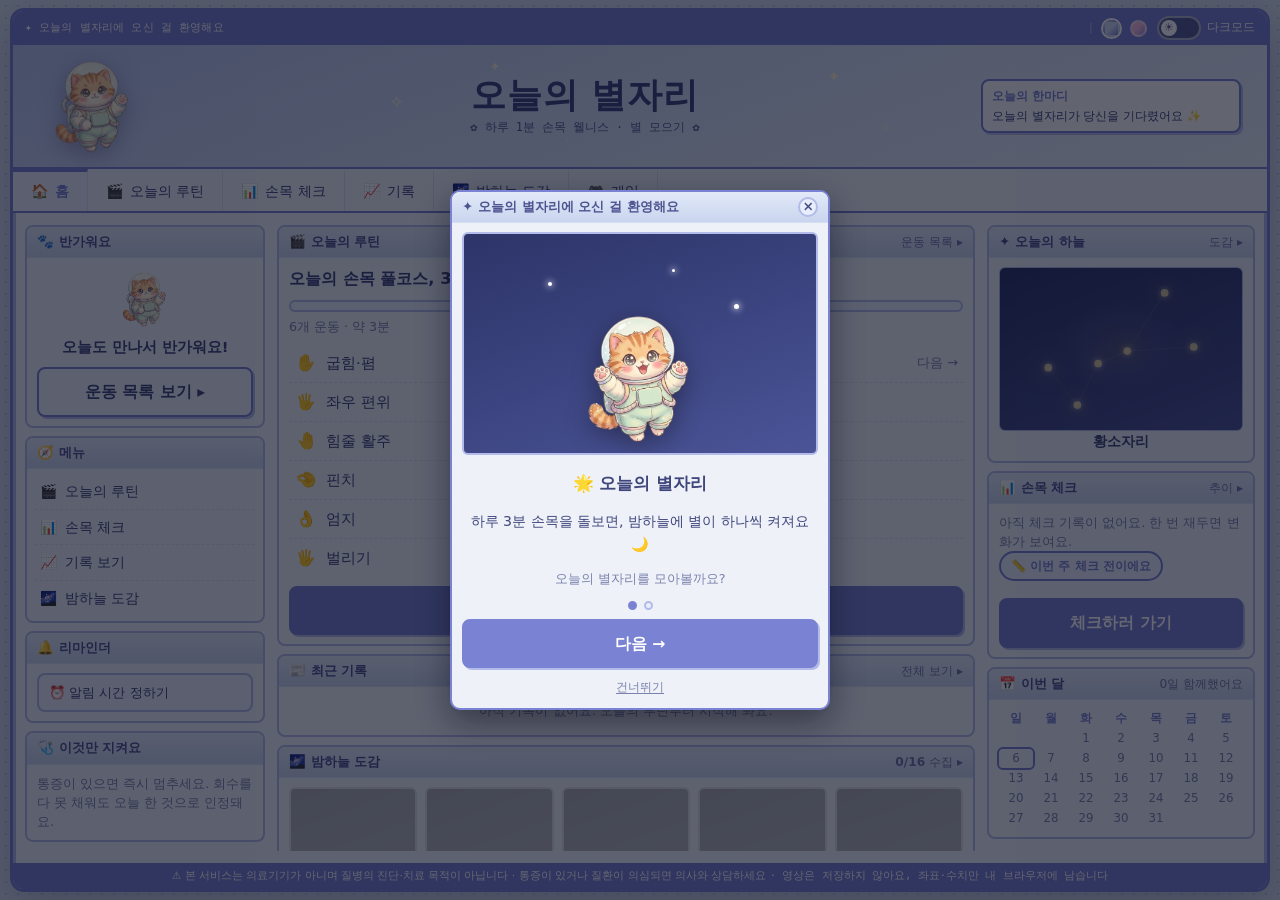
==== commit 10b3ecef: "폰을 문서가 아니라 앱 껍데기로 — 하단 탭 · 무스크롤 홈 사용자 제안: "모바일은 배치를 아예 바꾸자. 스크롤 안 하게 하고, 위의 탭을 하단으로 내리고, 중간에 마스코트를 띄" ====
--- a/index.html
+++ b/index.html
@@ -4,6 +4,44 @@
 <meta charset="UTF-8" />
 <meta name="viewport" content="width=device-width, initial-scale=1.0" />
 <title>오늘의 별자리 — 데일리 손목 웰니스</title>
+<meta name="description" content="운동을 하나 끝낼 때마다 별이 켜지고, 여섯 개를 다 하면 별자리가 완성됩니다. 웹캠 손목 체크와 밤하늘 도감을 하나로 묶은 데일리 손목 웰니스 웹앱 — 설치·회원가입 없이 브라우저에서 바로." />
+<meta name="color-scheme" content="light dark" />
+
+<!-- 브라우저 UI 색 — 기본 팔레트(sky)의 --win. 다크는 시스템을 따르므로(js/theme.js)
+     두 벌 다 적는다. 하나만 적으면 다크 사용자에게 흰 띠가 남는다. -->
+<meta name="theme-color" content="#eef4fb" media="(prefers-color-scheme: light)" />
+<meta name="theme-color" content="#191e3b" media="(prefers-color-scheme: dark)" />
+
+<!-- 아이콘 — svg가 우선(작은 크기에서 또렷), ico는 옛 브라우저와 브라우저가 묻지도 않고
+     때리는 /favicon.ico 요청용. 그림이 고양이가 아니라 별인 건 16px에서 고양이가 뭉개져서다. -->
+<link rel="icon" href="/favicon.svg" type="image/svg+xml" />
+<link rel="icon" href="/favicon.ico" sizes="48x48" />
+<link rel="apple-touch-icon" href="/apple-touch-icon.png" />
+<link rel="manifest" href="/manifest.json" />
+
+<!-- 공유 카드. ★og:image·og:url은 절대경로여야 한다 — 상대경로를 못 푸는 스크래퍼가 있다.
+     그래서 배포 주소(https://b-woad-tau.vercel.app)가 이 파일과 manifest.json 두 곳에 박혀 있다.
+     주소가 바뀌면 둘 다 고칠 것. -->
+<meta property="og:type" content="website" />
+<meta property="og:site_name" content="오늘의 별자리" />
+<meta property="og:locale" content="ko_KR" />
+<meta property="og:title" content="오늘의 별자리 — 데일리 손목 웰니스" />
+<meta property="og:description" content="운동을 하나 끝낼 때마다 별이 켜지고, 여섯 개를 다 하면 별자리가 완성됩니다. 웹캠 손목 체크와 밤하늘 도감을 하나로 묶은 데일리 손목 웰니스 웹앱 — 설치·회원가입 없이 브라우저에서 바로." />
+<meta property="og:url" content="https://b-woad-tau.vercel.app/" />
+<meta property="og:image" content="https://b-woad-tau.vercel.app/assets/og.png" />
+<meta property="og:image:type" content="image/png" />
+<meta property="og:image:width" content="1200" />
+<meta property="og:image:height" content="630" />
+<meta property="og:image:alt" content="밤하늘에 이어진 별자리와 손 흔드는 우주비행사 고양이, 그리고 &quot;오늘의 별자리&quot; 글자" />
+<meta name="twitter:card" content="summary_large_image" />
+
+<!-- 홈 화면에 추가. apple-*는 iOS 전용이고 표준판(mobile-web-app-capable)은 크롬이 본다 —
+     둘 다 없으면 한쪽에서 주소창이 남는다. ⚠ 알림은 여전히 탭이 열려 있을 때만 간다
+     (setInterval, js/reminder.js) — Service Worker는 별도 과제다. -->
+<meta name="mobile-web-app-capable" content="yes" />
+<meta name="apple-mobile-web-app-capable" content="yes" />
+<meta name="apple-mobile-web-app-title" content="오늘의 별자리" />
+<meta name="apple-mobile-web-app-status-bar-style" content="default" />
 <!-- app.css = 디자인 원본(미리보기) / legacy.css = 기능에 필요한 규칙만 -->
 <link rel="stylesheet" href="css/legacy.css" />
 <link rel="stylesheet" href="css/app.css" />
@@ -11,6 +49,11 @@
 <script src="js/theme.js"></script>
 </head>
 <body>
+  <!-- 화면 낭독기 전용 안내 — 눈에는 안 보이고(sr-only) 평소엔 비어 있다.
+       ★hidden으로 껐다 켜지 않는다: live 영역은 내용이 바뀌는 순간 화면에 있어야 읽힌다.
+       무엇을 적을지는 js/a11y.js가 정한다(프레임마다 바뀌는 힌트는 여기 안 온다). -->
+  <p id="srLive" class="sr-only" role="status" aria-live="polite" aria-atomic="true"></p>
+  <p id="srAlert" class="sr-only" role="alert" aria-live="assertive" aria-atomic="true"></p>
   <div class="win">
     <!-- ─── ① 상태 띠 ───
          스트릭·도감 진척 같은 "메타"와 테마 컨트롤만 둔다. 기능은 아래 탭이 맡는다. -->
@@ -64,12 +107,12 @@
          [data-nav]이라 ui.js 라우터를 그대로 탄다(History 한 칸 쌓기 포함).
          현재 탭 표시는 main.js의 onScreenChange가 .on을 옮겨 준다. -->
     <nav class="tabs" aria-label="주요 기능">
-      <button type="button" data-nav="home">🏠 홈</button>
-      <button type="button" data-nav="guide">🎬 오늘의 루틴</button>
-      <button type="button" data-nav="measure">📊 손목 체크</button>
-      <button type="button" data-nav="records">📈 기록</button>
-      <button type="button" data-nav="sky">🌌 밤하늘 도감</button>
-      <button type="button" data-nav="game">🎮 게임</button>
+      <button type="button" data-nav="home" aria-label="홈"><span class="tab-ico" aria-hidden="true">🏠</span><span class="tab-label">홈</span><span class="tab-short" aria-hidden="true">홈</span></button>
+      <button type="button" data-nav="guide" aria-label="오늘의 루틴"><span class="tab-ico" aria-hidden="true">🎬</span><span class="tab-label">오늘의 루틴</span><span class="tab-short" aria-hidden="true">루틴</span></button>
+      <button type="button" data-nav="measure" aria-label="손목 체크"><span class="tab-ico" aria-hidden="true">📊</span><span class="tab-label">손목 체크</span><span class="tab-short" aria-hidden="true">체크</span></button>
+      <button type="button" data-nav="records" aria-label="기록"><span class="tab-ico" aria-hidden="true">📈</span><span class="tab-label">기록</span><span class="tab-short" aria-hidden="true">기록</span></button>
+      <button type="button" data-nav="sky" aria-label="밤하늘 도감"><span class="tab-ico" aria-hidden="true">🌌</span><span class="tab-label">밤하늘 도감</span><span class="tab-short" aria-hidden="true">도감</span></button>
+      <button type="button" data-nav="game" aria-label="게임"><span class="tab-ico" aria-hidden="true">🎮</span><span class="tab-label">게임</span><span class="tab-short" aria-hidden="true">게임</span></button>
     </nav>
 
     <!-- ─── 화면 컨테이너 ─── -->
@@ -84,7 +127,7 @@
 
           <!-- ── 좌: 길잡이 ── -->
           <aside class="col">
-            <section class="box">
+            <section class="box" id="homeHello">
               <h2 class="box-head">🐾 반가워요</h2>
               <div class="box-body welcome-box">
                 <img class="welcome-cat-sm" src="assets/cat-idle.png" alt="" aria-hidden="true">
@@ -94,7 +137,7 @@
               </div>
             </section>
 
-            <section class="box">
+            <section class="box" id="homeMenu">
               <h2 class="box-head">🧭 메뉴</h2>
               <div class="box-body" style="padding:5px 8px;">
                 <ul class="menu">
@@ -230,6 +273,12 @@
 
           </aside>
         </div>
+        <!-- 폰 무스크롤 홈에서만 보이는 손잡이. 마스코트·별자리·시작하기 셋만 첫 화면에
+             두고 나머지 카드(리마인더·안전 안내·기록 요약 등)는 접는데, 접은 것을 열 길이
+             없으면 폰에서 알림 설정 같은 기능에 아예 못 간다. 열면 그때만 스크롤된다. -->
+        <button type="button" class="home-more" id="homeMore" aria-expanded="false">
+          아래로 더 보기 ▾
+        </button>
       </section>
 
       <!-- 가이드 -->
@@ -342,7 +391,9 @@
               <p class="soft">통증이 있으면 즉시 멈추세요. 회수를 다 못 채워도 오늘 한 것으로 인정돼요.</p>
             </div>
           </section>
-          <section class="box">
+          <!-- 인식 도움말 — 카메라를 쓰는 운동에서만 뜬다(main.js). 전완 스트레칭처럼
+                 인식을 아예 안 쓰는 운동에서 이게 떠 있으면 없는 문제를 걱정시킨다. -->
+            <section class="box" id="guideRecogHelp">
             <h2 class="box-head">💡 인식이 잘 안 돼요</h2>
             <div class="box-body">
               <p>① 손이 화면 안에 다 들어오게 놓아주세요</p>
@@ -524,6 +575,9 @@
                   <button type="button" class="btn btn-primary" id="gmStart">시작하기</button>
                   <button type="button" class="btn" id="gmQuit" hidden>그만하기</button>
                 </div>
+                <!-- 다른 게임 — 기본 경로는 위의 하나로 끝난다(고민하게 만들지 않는다).
+                     이 줄은 "셋이 있다"는 사실만 조용히 알린다. 채우는 건 games/session.js. -->
+                <div id="gmOthers" class="gm-others" role="group" aria-label="다른 게임" hidden></div>
                 <p class="gm-note">아프면 바로 멈추세요. 손이 잘 안 잡혀도 괜찮아요 — 언제든 그만둘 수 있습니다.</p>
               </div>
             </section>
@@ -594,7 +648,7 @@
                이 목록이 있어야 (1) 자세 게이트를 못 맞춘 기록(view:'off')을 사용자가
                구별하고 (2) 잘못 잰 기록을 지울 수 있다. 둘 다 판정에 영향을 주는데
                화면에서는 손댈 수 없던 것들이다. -->
-          <section class="box">
+          <section class="box" id="recMeasBox">
             <h2 class="box-head">📏 손목 체크 기록 <span class="more" id="recMeasCount"></span></h2>
             <div class="box-body">
               <ul id="recMeas" class="rec-history"></ul>
@@ -696,7 +750,7 @@
 
     <!-- 도감 별자리 크게 보기 — 완성=일기 카드 / 미완성=잠김 안내 (뷰포트 오버레이) -->
     <div id="skyDexModal" class="sky-dex-modal" hidden>
-      <div class="sky-dex-modal-card">
+      <div class="sky-dex-modal-card" role="dialog" aria-modal="true" aria-labelledby="skyDexModalName">
         <!-- 완성한 별자리: 확대 + 일기 -->
         <div id="skyDexModalDone">
           <div id="skyDexModalSky" class="sky-dex-modal-sky" role="img"></div>
--- a/css/legacy.css
+++ b/css/legacy.css
@@ -293,6 +293,12 @@
 }
 
 .gc-badge--done{ background:var(--sage); box-shadow:none; }
+/* 카메라 없이 할 수 있는 운동 — 권한을 주기 싫은 날 고를 수 있게. 눌러 보기 전엔 알 수
+   없던 정보다(9개 중 2개만 카메라를 안 켠다). 배지가 아니라 정보라서 톤을 낮춘다. */
+.gc-cam{
+  font-size:.66rem; padding:2px 7px; border-radius:var(--r-pill);
+  color:var(--dim); border:1px dashed var(--line); white-space:nowrap;
+}
 
 /* 오늘의 포커스 — 상태 배지(보라, 채움)보다 한 단계 조용한 금빛 아웃라인 칩.
    "약함" 라벨이 아니라 권유라 위계를 낮춰 둔다(보이는_돌봄 §2③·§3 절제). */
@@ -588,6 +594,10 @@
 .rh-name{ font-size:var(--fs-base); color:var(--ink); }
 
 .rh-more{ font-size:var(--fs-xs); color:var(--muted); text-align:center; padding:var(--sp-2xs) 0; }
+.rh-more-btn{
+  background:none; border:0; padding:2px 0; cursor:pointer;
+  font:inherit; font-size:inherit; color:var(--accent); text-decoration:underline;
+}
 
 @keyframes breathe{ 0%,100%{ transform:translateY(0); } 50%{ transform:translateY(-3px); } }
 
@@ -641,4 +651,17 @@
 .gm-count{ margin:0 0 12px; font-size:2rem; font-weight:800; line-height:1.1; color:var(--accent); }
 .gm-count-of{ font-size:1rem; font-weight:600; color:var(--dim); }
 .gm-btns{ display:flex; gap:var(--sp-sm); flex-wrap:wrap; }
+/* 다른 게임 줄 — 주 버튼 아래의 조용한 한 줄. 격자 메뉴가 아니라서 작고 흐리다.
+   기본 경로(위의 시작하기 하나)를 시각적으로 이기면 "뭘 할까"를 다시 묻는 셈이 된다. */
+.gm-others{ display:flex; align-items:center; gap:var(--sp-xs); flex-wrap:wrap; margin:12px 0 0; }
+.gm-others-label{ font-size:.72rem; color:var(--dim); }
+.gm-other{
+  padding:4px 10px; border-radius:var(--r-pill); cursor:pointer;
+  background:var(--chip); border:1px solid var(--line); color:var(--ink);
+  font:inherit; font-size:.75rem; line-height:1.4;
+}
+.gm-other:hover:not(:disabled){ border-color:var(--accent); }
+.gm-other.is-done{ color:var(--dim); }
+.gm-other:disabled{ opacity:.45; cursor:not-allowed; }
+
 .gm-note{ margin:12px 0 0; font-size:.72rem; color:var(--dim); line-height:1.5; word-break:keep-all; }
--- a/css/app.css
+++ b/css/app.css
@@ -210,6 +210,8 @@
 .tabs a:hover, .tabs button:hover{background:var(--chip);}
 .tabs a.on, .tabs button.on{background:var(--chip);border-top-color:var(--accent);color:var(--accent);font-weight:700;}
 .tabs a.off, .tabs button[disabled]{opacity:.4;}
+/* 폰용 짧은 이름은 넓은 화면에서 숨는다 — 두 이름이 같이 보이면 "오늘의 루틴 루틴"이 된다 */
+.tabs .tab-short{display:none;}
 
 /* ─── 화면 무대 ─── 탭·카드가 화면을 갈아끼운다(.screen 중 하나만 .is-on).
    무대는 남은 높이를 전부 차지하고, 넘치는 것은 각 칸이 자기 안에서 처리한다 —
@@ -220,6 +222,11 @@
 .cols{display:grid;gap:12px;height:100%;}
 .cols.home{grid-template-columns:240px minmax(0,1fr) 268px;}
 .cols.split{grid-template-columns:minmax(0,1.5fr) minmax(0,1fr);}
+/* ★.cols.split의 열 정의는 여기 한 번만 적는다. 아래 @media (max-width:980px)에서 1fr로
+   되돌리는데, 그 뒤에 조건 없이 한 번 더 적으면 순서상 그게 이겨서 모바일 규칙이 죽는다.
+   실제로 그런 중복이 있었고(716행), 오늘의 루틴·손목 체크·기록·게임 네 화면이 390px
+   폰에서 2열(181px+121px)로 남아 "오/른/손"처럼 한 글자씩 세로로 쪼개졌다.
+   legacy.css에는 .cols 규칙이 아예 없으므로 무엇을 이기려고 다시 적을 이유도 없다. */
 /* 칸에 박스가 하나뿐이면 남는 높이를 그 박스가 먹는다 — 시범·카메라 무대가 커진다 */
 .cols.split > div,.cols.wide > div{display:flex;flex-direction:column;}
 .cols.split > div > .box:only-child,
@@ -562,6 +569,12 @@
   background:var(--chip); color:var(--dim); border:2px solid var(--frame-2);
 }
 .gc-badge--done{ color:var(--ok); border-color:var(--ok); }
+/* 카메라 없이 할 수 있는 운동 — 권한을 주기 싫은 날 고를 수 있게. 눌러 보기 전엔 알 수
+   없던 정보다(9개 중 2개만 카메라를 안 켠다). 배지가 아니라 정보라서 톤을 낮춘다. */
+.gc-cam{
+  font-size:.66rem; padding:2px 7px; border-radius:var(--r-pill);
+  color:var(--dim); border:1px dashed var(--line); white-space:nowrap;
+}
 
 /* 기록 목록(운동 완료·데일리 루틴) */
 .rec-history{ list-style:none; margin:0; padding:0; }
@@ -576,6 +589,10 @@
 }
 .rh-name{ min-width:0; color:var(--ink); }
 .rh-more{ margin-left:auto; font-size:.76rem; color:var(--dim); }
+.rh-more-btn{
+  background:none; border:0; padding:2px 0; cursor:pointer;
+  font:inherit; font-size:inherit; color:var(--accent); text-decoration:underline;
+}
 
 /* 손목 체크 기록 항목 - 값 / 자세 경고 / 삭제 */
 .rh-vals{ min-width:0; color:var(--ink); }
@@ -703,7 +720,6 @@
 .cols > .col::-webkit-scrollbar{ width:7px; }
 .cols > .col::-webkit-scrollbar-thumb{ background:var(--frame-2); border-radius:999px; }
 .cols > .col::-webkit-scrollbar-track{ background:transparent; }
-.cols.split{ grid-template-columns:minmax(0,1.5fr) minmax(0,1fr); }
 
 /* 화면 머리 — 탭이 있으니 크게 외치지 않는다 */
 .screen-head{ display:flex; align-items:center; gap:10px; margin-bottom:10px; }
@@ -1075,3 +1091,134 @@
 .cam-idle-title{ margin:2px 0 0; font-size:1rem; font-weight:700; }
 .cam-idle-text{ margin:0; font-size:.84rem; line-height:1.6; opacity:.82; word-break:keep-all; }
 .cam-idle-text b{ color:var(--star); }
+
+/* ═══════════════════════════════════════════════════════════
+   폰 (≤620px) — 문서가 아니라 앱 껍데기로
+
+   전에는 390×780에서 배너 372px + 탭 2줄 86px을 쓰고 나서야 내용이 시작돼,
+   "시작하기"가 y=1430(스크롤 두 번 아래)에 있었다. 폭만 고쳐도 여전히 문서였다.
+
+   구조를 바꾼다: 얇은 헤더 / 화면에 맞는 본문 / 하단 고정 탭.
+   ★홈만 무스크롤이다. 기록·도감·운동 목록은 내용이 원래 길어서 스크롤이 맞고,
+     억지로 한 화면에 넣으면 그 안에 또 스크롤을 만들 뿐이다.
+   태블릿(621~980px)은 건드리지 않는다 — 거기서는 세로로 쌓여도 여유가 있다.
+   ═══════════════════════════════════════════════════════════ */
+@media (max-width:620px){
+  /* ── 껍데기 ── */
+  html, body{ height:100%; }
+  body{ padding:0; overflow:hidden; }
+  .win{
+    display:flex; flex-direction:column;
+    height:100dvh;            /* 폰 주소창 접힘까지 따라간다(vh는 안 따라간다) */
+    border:0; border-radius:0; margin:0;
+  }
+  .stage{ flex:1 1 auto; min-height:0; overflow-y:auto; -webkit-overflow-scrolling:touch; padding-top:6px; }
+
+  /* ── 헤더 — 워드마크와 한마디 한 줄. 마스코트는 본문 한가운데로 내려간다 ── */
+ /* 상태 띠 — 환영 문구는 접는다. 배너가 이미 앱 이름을 말하고, 360px에서는 이 한 줄이
+     두 줄로 접혀 59px을 먹는다(측정값). 테마 컨트롤만 남긴다. */
+  .win-top{ padding:3px 10px; font-size:.62rem; justify-content:flex-end; }
+  .win-top > .mono{ display:none; }
+  .banner{
+    grid-template-columns:1fr; gap:6px;
+    text-align:center; padding:8px 14px;
+  }
+  .banner .mascot-wrap{ display:none; }   /* 본문 마스코트와 겹친다 */
+  .banner-mark h1{ font-size:1.25rem; text-shadow:none; }
+  .banner-mark p{ display:none; }
+  .banner-note{ padding:5px 8px; font-size:.68rem; }
+  .banner-note b{ display:inline; margin:0 4px 0 0; }
+  .banner .deco{ display:none; }
+
+  /* ── 하단 고정 탭 ── */
+  .tabs{
+    position:fixed; left:0; right:0; bottom:0; z-index:40;
+    flex-wrap:nowrap; border-top:2px solid var(--frame); border-bottom:0;
+    padding-bottom:env(safe-area-inset-bottom);   /* 아이폰 홈 인디케이터 */
+  }
+  .tabs button{
+    flex:1 1 0; min-width:0; flex-direction:column; gap:1px;
+    padding:7px 2px; font-size:.6rem; border-right:0;
+    border-top:0; border-bottom:3px solid transparent;
+  }
+  .tabs button.on{ border-bottom-color:var(--accent); }
+  .tabs .tab-ico{ font-size:1.05rem; line-height:1; }
+  /* 긴 이름은 폰에서 줄인다 — "오늘의 루틴"은 65px 칸에 안 들어간다.
+     ★CSS ::after로 글자를 만들지 않는다: 아이콘은 aria-hidden이고 라벨을 display:none으로
+     지우면 버튼에 읽을 이름이 하나도 안 남는다(생성 콘텐츠는 이름 계산에 안 잡힌다).
+     그래서 짧은 이름을 DOM에 두고, 버튼의 aria-label이 폰·데스크톱 양쪽에서 같은
+     이름("오늘의 루틴")을 보장한다. 눈에 보이는 글자만 폭에 맞춰 갈아 끼운다. */
+  .tabs .tab-label{ display:none; }
+  .tabs .tab-short{ display:inline; }
+  /* 본문이 탭 밑으로 숨지 않게 */
+  .stage{ padding-bottom:56px; }   /* 하단 탭 51px + 여유 5px */
+
+  /* ── 홈: 한 화면에 딱 ── */
+  #screen-home{ height:100%; }
+  .cols.home{ grid-template-columns:1fr; align-content:start; gap:5px; }
+  /* 남기는 셋: 마스코트 / 오늘의 별자리 / 시작하기 */
+  .cols.home > .col:nth-child(1){ order:1; }   /* 반가워요(마스코트) */
+  .cols.home > .col:nth-child(3){ order:2; }   /* 오늘의 하늘 */
+  .cols.home > .col:nth-child(2){ order:3; }   /* 오늘의 루틴 */
+
+  /* 접는 것 — 기본 화면에서는 안 보이고 [더 보기]로 열린다 */
+  #homeMenu,
+  #homeFocusBox,
+  .cols.home > aside.col > section.box:nth-of-type(n+4),   /* 리마인더·안전 안내 */
+  .cols.home > main.col > section.box:nth-of-type(n+2),    /* 최근 기록·도감 */
+  .cols.home > .col:nth-child(3) > section.box:nth-of-type(n+2){ /* 체크·이번 달 */
+    display:none;
+  }
+  body.home-expanded #homeMenu,
+  body.home-expanded #homeFocusBox,
+  body.home-expanded .cols.home > aside.col > section.box,
+  body.home-expanded .cols.home > main.col > section.box,
+  body.home-expanded .cols.home > .col:nth-child(3) > section.box{ display:block; }
+
+  /* 마스코트 칸 — 이 화면의 한가운데. 크게 띄운다 */
+  #homeHello .welcome-cat-sm{ max-width:88px; }
+  #homeHello .box-body{ padding:10px; }
+  #homeHello .btn.ghost{ display:none; }   /* [운동 목록 보기]는 하단 탭과 같은 자리 */
+
+  /* 오늘의 루틴 칸 — 목록은 접고 헤드라인과 버튼만. 목록은 루틴 탭에 있다 */
+  body:not(.home-expanded) #homeRoutineList{ display:none; }
+  #routineStart{ width:100%; }
+
+  /* 오늘의 하늘 판 — ★legacy.css가 min-height:150px과 aspect-ratio:3/2를 걸어 둬서
+     height만 줄이면 안 먹는다(실제로 안 먹었다). 셋을 같이 눌러야 한다. */
+  .sky-stage{ height:150px; min-height:0; max-height:150px; aspect-ratio:auto; }
+
+  /* ★홈 3칸은 카드 껍데기를 벗는다. 제목바(약 28px)와 테두리·여백이 칸마다 붙어 세 칸이면
+     140px가 넘는데, "반가워요"·"오늘의 하늘" 같은 제목은 폰 홈에서 자리값을 못 한다 —
+     마스코트·별자리·시작하기 버튼이 이미 스스로를 설명한다. 헤드의 [운동 목록 ▸]
+     [도감 ▸] 링크도 하단 탭에 같은 자리가 있어 잃는 게 없다.
+     별자리 판을 더 깎는 대신 이쪽을 걷어낸다 — 별자리는 이 화면의 payoff라 작아지면 안 된다. */
+  #screen-home .box-head{ display:none; }
+  #screen-home .box{ border:0; background:none; box-shadow:none; margin:0; }
+  #screen-home .box-body{ padding:4px 6px; }
+
+  /* 더 보기 손잡이 */
+  .home-more{
+    display:block; margin:4px auto 0;
+    background:none; border:0; cursor:pointer;
+    font:inherit; font-size:.72rem; color:var(--dim); text-decoration:underline;
+  }
+  body.home-expanded #screen-home{ height:auto; }
+}
+
+/* 폰이 아닐 때는 손잡이 자체가 없다 — 접는 규칙도 그때만 산다 */
+.home-more{ display:none; }
+@media (max-width:620px){ .home-more{ display:block; } }
+
+/* 작은 폰(iPhone SE급, 높이 667px) — 본문에 남는 높이가 533px뿐이라 기본 3칸이 넘친다.
+   계산: 헤더 91 + 하단 탭 43 = 134px를 빼면 533px. 3칸 기본 합이 약 616px이라 83px 초과.
+   마스코트와 별자리 무대를 줄여 맞춘다 — 칸을 빼지는 않는다(빼면 이 화면의 뜻이 사라진다). */
+@media (max-width:620px) and (max-height:700px){
+  #homeHello .welcome-cat-sm{ max-width:52px; }
+  #homeHello .box-body{ padding:6px; }
+  .sky-stage{ height:90px; min-height:0; max-height:90px; aspect-ratio:auto; }
+  #screen-home .box-head{ padding:4px 8px; font-size:.72rem; }
+  #screen-home .box-body{ padding:8px; }
+  .banner-mark h1{ font-size:1.1rem; }
+  .cols.home{ gap:6px; }
+}
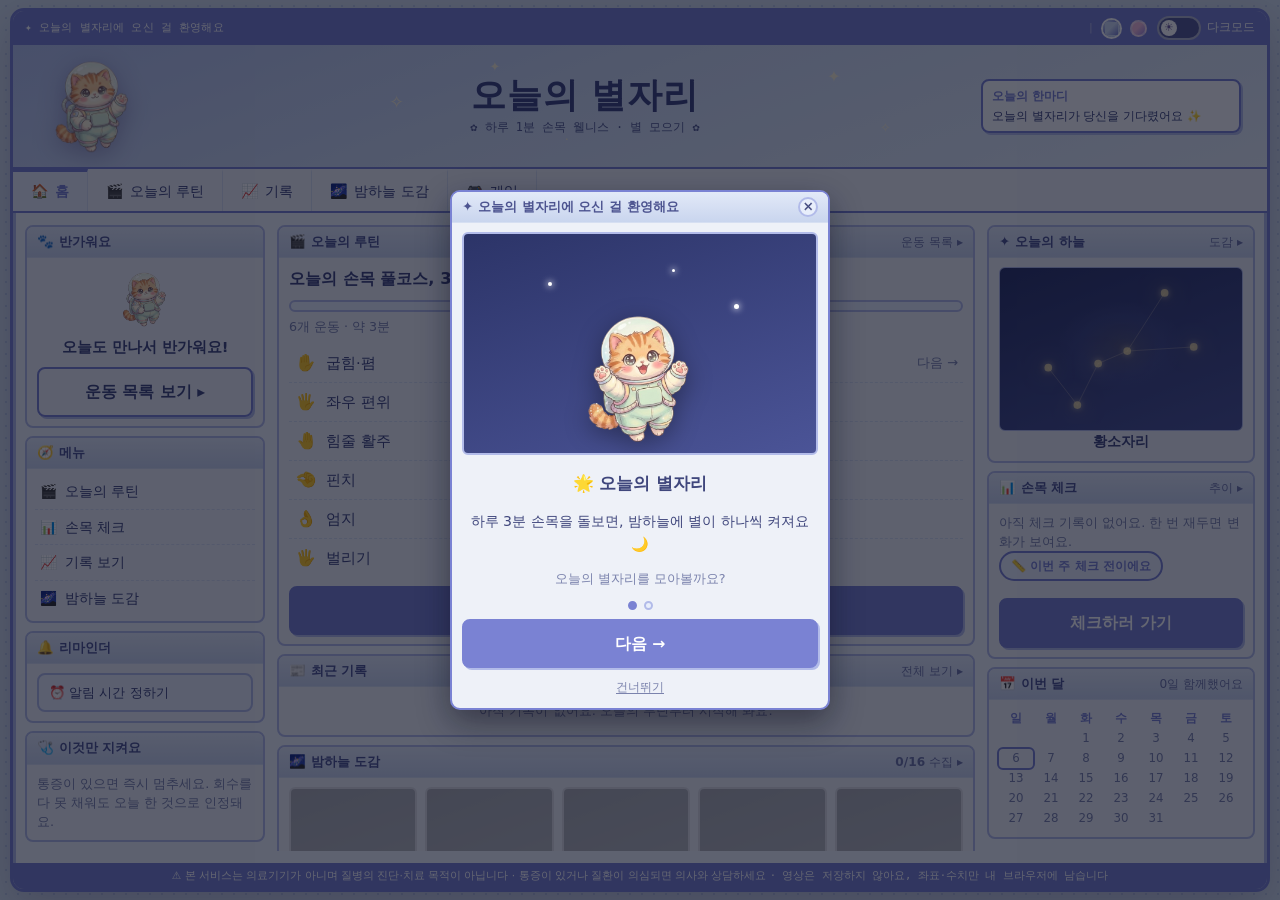
==== commit 51f5696d: "별자리는 그려지고 있었는데 10% 투명도가 지우고 있었다 — 홈을 오늘 한 장으로 ## 찾은 것 `.sky-link`가 `rgba(255,232,196,.10)`이라 연결선이 사실" ====
--- a/index.html
+++ b/index.html
@@ -105,11 +105,17 @@
 
     <!-- ─── ③ 탭 내비 ───
          [data-nav]이라 ui.js 라우터를 그대로 탄다(History 한 칸 쌓기 포함).
-         현재 탭 표시는 main.js의 onScreenChange가 .on을 옮겨 준다. -->
+         현재 탭 표시는 main.js의 onScreenChange가 .on을 옮겨 준다.
+
+         ★손목 체크는 여기 없다(6칸 → 5칸). 이유가 둘이다:
+           ① 체크는 measureEveryDays:7 — 주 1회짜리가 매일 쓰는 것들과 같은 급으로 서 있었다.
+           ② 360px에서 6칸이면 60px씩 정확히 화면을 채워 **칸 사이 여백이 0**이었다.
+              빗나간 탭이 아무 일도 안 하는 게 아니라 다른 화면으로 데려간다.
+         대신 홈의 .home-quick 줄이 폰의 진입로다 — 조건 없이 늘 보인다(아래 주석 참고).
+         데스크톱은 우측 '손목 체크' 카드의 [체크하러 가기]가 그대로 있다. -->
     <nav class="tabs" aria-label="주요 기능">
       <button type="button" data-nav="home" aria-label="홈"><span class="tab-ico" aria-hidden="true">🏠</span><span class="tab-label">홈</span><span class="tab-short" aria-hidden="true">홈</span></button>
       <button type="button" data-nav="guide" aria-label="오늘의 루틴"><span class="tab-ico" aria-hidden="true">🎬</span><span class="tab-label">오늘의 루틴</span><span class="tab-short" aria-hidden="true">루틴</span></button>
-      <button type="button" data-nav="measure" aria-label="손목 체크"><span class="tab-ico" aria-hidden="true">📊</span><span class="tab-label">손목 체크</span><span class="tab-short" aria-hidden="true">체크</span></button>
       <button type="button" data-nav="records" aria-label="기록"><span class="tab-ico" aria-hidden="true">📈</span><span class="tab-label">기록</span><span class="tab-short" aria-hidden="true">기록</span></button>
       <button type="button" data-nav="sky" aria-label="밤하늘 도감"><span class="tab-ico" aria-hidden="true">🌌</span><span class="tab-label">밤하늘 도감</span><span class="tab-short" aria-hidden="true">도감</span></button>
       <button type="button" data-nav="game" aria-label="게임"><span class="tab-ico" aria-hidden="true">🎮</span><span class="tab-label">게임</span><span class="tab-short" aria-hidden="true">게임</span></button>
@@ -273,6 +279,23 @@
 
           </aside>
         </div>
+        <!-- ─── 폰 홈의 안내 두 줄 ───
+             넓은 화면에서는 숨는다(같은 내용이 이미 카드로 있다 — 게임은 상단 탭,
+             체크는 우측 '손목 체크' 카드). 폰에서만 살아난다.
+             ★체크 줄은 조건 없이 늘 보인다. 하단 탭에서 체크 칸을 뺐으므로 이 줄이
+               폰의 유일한 진입로이고, 숨기면 주 1회 기능에 아예 못 간다.
+               문구만 상태에 따라 바뀐다(main.js renderHomeQuick). -->
+        <div class="home-quick">
+          <button type="button" class="quick" data-nav="game">
+            <span id="homeQuickGame">🎮 오늘은 게임으로 해도 돼요</span>
+            <span class="arw" aria-hidden="true">›</span>
+          </button>
+          <button type="button" class="quick" data-nav="measure">
+            <span id="homeQuickCheck">📊 이번 주 손목 체크 전이에요</span>
+            <span class="arw" aria-hidden="true">›</span>
+          </button>
+        </div>
+
         <!-- 폰 무스크롤 홈에서만 보이는 손잡이. 마스코트·별자리·시작하기 셋만 첫 화면에
              두고 나머지 카드(리마인더·안전 안내·기록 요약 등)는 접는데, 접은 것을 열 길이
              없으면 폰에서 알림 설정 같은 기능에 아예 못 간다. 열면 그때만 스크롤된다. -->
--- a/css/legacy.css
+++ b/css/legacy.css
@@ -107,9 +107,13 @@
 .sky-svg{ position:absolute; inset:0; display:block; width:100%; height:100%; }
 
 
-/* 연결선 — 안 켜진 선은 별 사이에 걸린 실처럼 거의 안 보이게(차분),
-   양 끝 별이 켜지면 금빛 그라디언트(#skyLinkGrad)를 머금은 luminous line이 된다. */
-.sky-link{ stroke:rgba(255,232,196,.10); stroke-linecap:round; fill:none; }
+/* 연결선 — 안 켜진 선도 '별자리의 형태'로는 읽혀야 한다. 양 끝 별이 켜지면
+   금빛 그라디언트(#skyLinkGrad)를 머금은 luminous line이 된다.
+   ★.10에서 .26으로 올린 이유: 선이 그려지고는 있는데 안 보여서, 아무 별도 안 켜진
+     첫 화면이 '흩어진 점 네 개'로 읽혔다(페가수스자리는 별이 4개뿐이라 특히 그랬다).
+     별자리는 홈에서 가장 큰 요소인데 그게 비어 보이면 화면 전체가 고장 난 것처럼 보인다.
+     켜진 선(.is-on)과의 대비는 여전히 확연하다 — 그쪽은 금색 + drop-shadow까지 얹는다. */
+.sky-link{ stroke:rgba(255,232,196,.26); stroke-linecap:round; fill:none; }
 
 /* 켜진 선 — 프레임·칩과 같은 금색(--gold-rgb) 단색. 단색으로 두는 이유는 전시창 안에서
    선·별·테두리가 한 가지 금색으로 묶여야 '한 벌'로 읽히기 때문이다(그라디언트는 톤이 흔들린다). */
--- a/css/app.css
+++ b/css/app.css
@@ -1119,26 +1119,40 @@
      두 줄로 접혀 59px을 먹는다(측정값). 테마 컨트롤만 남긴다. */
   .win-top{ padding:3px 10px; font-size:.62rem; justify-content:flex-end; }
   .win-top > .mono{ display:none; }
+  /* ★액자를 걷고 워드마크 한 줄이 된다. 제목 띠와 한마디 상자가 합쳐 약 112px로
+     홈 맨 위를 먹고 있었는데, 그 자리는 "오늘 뭘 할지"가 써야 하는 자리다.
+     문구는 하나도 안 지운다 — 액자만 걷어 인사줄 위로 내려앉힌다. */
   .banner{
-    grid-template-columns:1fr; gap:6px;
-    text-align:center; padding:8px 14px;
+    grid-template-columns:1fr; gap:1px;
+    text-align:left; padding:6px 12px 5px;
   }
   .banner .mascot-wrap{ display:none; }   /* 본문 마스코트와 겹친다 */
-  .banner-mark h1{ font-size:1.25rem; text-shadow:none; }
+  .banner-mark{ text-align:left; }
+  .banner-mark h1{ font-size:.95rem; text-shadow:none; text-align:left; }
   .banner-mark p{ display:none; }
-  .banner-note{ padding:5px 8px; font-size:.68rem; }
-  .banner-note b{ display:inline; margin:0 4px 0 0; }
+  /* 한마디 — 칩 안의 칩을 없앤다. 라벨(b)은 액자가 사라지면 군더더기가 된다:
+     이 자리에 다른 문구가 올 일이 없으므로 "오늘의 한마디"라고 이름표를 달 이유도 없다. */
+  .banner-note{
+    padding:0; font-size:.72rem; background:none; border:0; box-shadow:none;
+    color:var(--dim); text-align:left;
+  }
+  .banner-note b{ display:none; }
   .banner .deco{ display:none; }
 
   /* ── 하단 고정 탭 ── */
+  /* ★칸 사이에 여백을 준다. 6칸일 때는 360px을 60px씩 정확히 나눠 가져 **여백이 0**이었다.
+     칸 크기(60x49)는 44px 기준을 넘었으니 문제는 크기가 아니라 간격이었다 —
+     빗나간 탭이 아무 일도 안 하는 게 아니라 이웃 화면으로 데려간다.
+     라벨도 .6rem(9.6px)에서 .72rem(11.5px)로 올린다. 5칸이 되어 자리가 남는다. */
   .tabs{
     position:fixed; left:0; right:0; bottom:0; z-index:40;
     flex-wrap:nowrap; border-top:2px solid var(--frame); border-bottom:0;
-    padding-bottom:env(safe-area-inset-bottom);   /* 아이폰 홈 인디케이터 */
+    gap:5px; padding:4px 6px;
+    padding-bottom:calc(4px + env(safe-area-inset-bottom));   /* 아이폰 홈 인디케이터 */
   }
   .tabs button{
     flex:1 1 0; min-width:0; flex-direction:column; gap:1px;
-    padding:7px 2px; font-size:.6rem; border-right:0;
+    padding:6px 2px; font-size:.72rem; border-right:0; border-radius:10px;
     border-top:0; border-bottom:3px solid transparent;
   }
   .tabs button.on{ border-bottom-color:var(--accent); }
@@ -1151,7 +1165,7 @@
   .tabs .tab-label{ display:none; }
   .tabs .tab-short{ display:inline; }
   /* 본문이 탭 밑으로 숨지 않게 */
-  .stage{ padding-bottom:56px; }   /* 하단 탭 51px + 여유 5px */
+  .stage{ padding-bottom:64px; }   /* 하단 탭 약 59px(여백 8px 추가) + 여유 5px */
 
   /* ── 홈: 한 화면에 딱 ── */
   #screen-home{ height:100%; }
@@ -1175,10 +1189,30 @@
   body.home-expanded .cols.home > main.col > section.box,
   body.home-expanded .cols.home > .col:nth-child(3) > section.box{ display:block; }
 
-  /* 마스코트 칸 — 이 화면의 한가운데. 크게 띄운다 */
-  #homeHello .welcome-cat-sm{ max-width:88px; }
-  #homeHello .box-body{ padding:10px; }
+  /* ── 인사줄 — 마스코트를 가운데 크게 띄우던 것을 한 줄로 눕힌다 ──
+     세로로 쌓으면 마스코트만 100px 가까이 먹는다. 이 화면의 주인공은 별자리와 시작하기다.
+     마스코트를 없애지는 않는다(앱의 얼굴이다) — 인사 문구 옆으로 옮겨 같은 뜻을 덜 먹게 한다. */
+  #homeHello .box-body{
+    display:flex; align-items:center; gap:10px; text-align:left; padding:2px 6px;
+  }
+  #homeHello .welcome-cat-sm{ max-width:46px; margin:0; }
+  #homeHello .hi{ margin:0; font-size:.98rem; }
   #homeHello .btn.ghost{ display:none; }   /* [운동 목록 보기]는 하단 탭과 같은 자리 */
+
+  /* ── 별자리 이름을 그림 위로 ── 폰에서는 box-head가 숨으므로 여기가 카드 제목 자리다.
+     그림 아래 캡션으로 두면 "무엇을 채우는 중인지"를 그림을 다 보고 나서야 알게 된다. */
+  .cols.home > .col:nth-child(3) > section.box:nth-of-type(1) > .box-body{
+    display:flex; flex-direction:column;
+  }
+  .sky-label{ order:-1; margin:0 0 5px; text-align:left; font-size:.86rem; }
+
+  /* 회색 진행 바는 폰에서 걷는다 — 별자리가 이미 같은 것을 말한다(별이 하나씩 켜진다).
+     막대와 별이 나란히 있으면 둘 중 어느 쪽이 오늘의 진행인지 흐려지고,
+     막대 쪽은 아무 이야기도 안 하는 회색 띠라 자리값을 못 한다. 숫자(rpText)는 남긴다. */
+  #screen-home .bar{ display:none; }
+
+  /* 시작하기 — 이 화면에서 누를 것이 사실상 이것 하나다 */
+  #routineStart{ width:100%; padding:15px 12px; font-size:1.02rem; }
 
   /* 오늘의 루틴 칸 — 목록은 접고 헤드라인과 버튼만. 목록은 루틴 탭에 있다 */
   body:not(.home-expanded) #homeRoutineList{ display:none; }
@@ -1197,6 +1231,17 @@
   #screen-home .box{ border:0; background:none; box-shadow:none; margin:0; }
   #screen-home .box-body{ padding:4px 6px; }
 
+  /* ── 안내 두 줄 ── 폰에서만 산다. 위는 "오늘 할 일", 이 둘은 "다른 길".
+     ★체크 줄은 접히지 않는다 — 하단 탭에서 체크 칸을 뺐으므로 이게 폰의 유일한 진입로다. */
+  .home-quick{ display:flex; flex-direction:column; gap:7px; margin:8px 6px 0; }
+  .home-quick .quick{
+    display:flex; justify-content:space-between; align-items:center; gap:8px;
+    width:100%; padding:11px 12px; font:inherit; font-size:.82rem; cursor:pointer;
+    border:1px solid var(--line); border-radius:10px;
+    background:var(--panel); color:var(--ink); text-align:left;
+  }
+  .home-quick .arw{ color:var(--dim); flex:none; }
+
   /* 더 보기 손잡이 */
   .home-more{
     display:block; margin:4px auto 0;
@@ -1206,17 +1251,42 @@
   body.home-expanded #screen-home{ height:auto; }
 }
 
-/* 폰이 아닐 때는 손잡이 자체가 없다 — 접는 규칙도 그때만 산다 */
+/* 폰이 아닐 때는 손잡이도 안내 줄도 없다 — 접는 규칙과 안내 줄은 그때만 산다.
+   넓은 화면에는 같은 내용이 이미 카드로 있다(게임=상단 탭, 체크=우측 손목 체크 카드). */
 .home-more{ display:none; }
-@media (max-width:620px){ .home-more{ display:block; } }
+.home-quick{ display:none; }
+/* ★되살리는 규칙은 반드시 위 두 줄 '뒤'에 온다 — 같은 특이도라 순서가 이긴다.
+   폰 블록 안에도 .home-quick{display:flex}가 있지만 그건 이 파일 위쪽이라 여기에 진다.
+   실제로 그렇게 걸려서 안내 줄이 폰에서 통째로 안 보였다. */
+@media (max-width:620px){
+  .home-more{ display:block; }
+  .home-quick{ display:flex; }
+}
+
+/* 큰 폰(높이 760px+, 아이폰 14/15급) — 위 액자를 걷어낸 만큼 높이가 남는다.
+   남는 자리는 별자리가 먹는다. 이 화면의 payoff이고, 칸을 더 늘리면 다시
+   "홈에서 뭘 할지 고르는" 화면이 되기 때문이다(그래서 안내 줄은 둘로 고정).
+   ★sky-stage는 legacy.css가 min-height·aspect-ratio를 걸어 둬서 height만으로는 안 먹는다.
+     위 폰 블록이 그 둘을 이미 눌렀으므로 여기서는 height·max-height만 바꾸면 된다. */
+@media (max-width:620px) and (min-height:760px){
+  .sky-stage{ height:212px; max-height:212px; }
+  #homeHello .welcome-cat-sm{ max-width:56px; }
+  #homeHello .hi{ font-size:1.04rem; }
+  .home-quick{ gap:9px; margin-top:12px; }
+  #routineStart{ padding:17px 12px; }
+}
 
 /* 작은 폰(iPhone SE급, 높이 667px) — 본문에 남는 높이가 533px뿐이라 기본 3칸이 넘친다.
    계산: 헤더 91 + 하단 탭 43 = 134px를 빼면 533px. 3칸 기본 합이 약 616px이라 83px 초과.
    마스코트와 별자리 무대를 줄여 맞춘다 — 칸을 빼지는 않는다(빼면 이 화면의 뜻이 사라진다). */
 @media (max-width:620px) and (max-height:700px){
-  #homeHello .welcome-cat-sm{ max-width:52px; }
-  #homeHello .box-body{ padding:6px; }
-  .sky-stage{ height:90px; min-height:0; max-height:90px; aspect-ratio:auto; }
+  #homeHello .welcome-cat-sm{ max-width:38px; }
+  #homeHello .box-body{ padding:2px 6px; }
+  .home-quick{ gap:6px; margin-top:6px; }
+  .home-quick .quick{ padding:9px 11px; }
+  /* 액자를 걷어 여유가 63px 생겼다(측정값) — 그중 35px을 별자리에 돌려준다.
+     90px에서는 페가수스자리 같은 4별 별자리가 점 네 개로 뭉개졌다. */
+  .sky-stage{ height:125px; min-height:0; max-height:125px; aspect-ratio:auto; }
   #screen-home .box-head{ padding:4px 8px; font-size:.72rem; }
   #screen-home .box-body{ padding:8px; }
   .banner-mark h1{ font-size:1.1rem; }
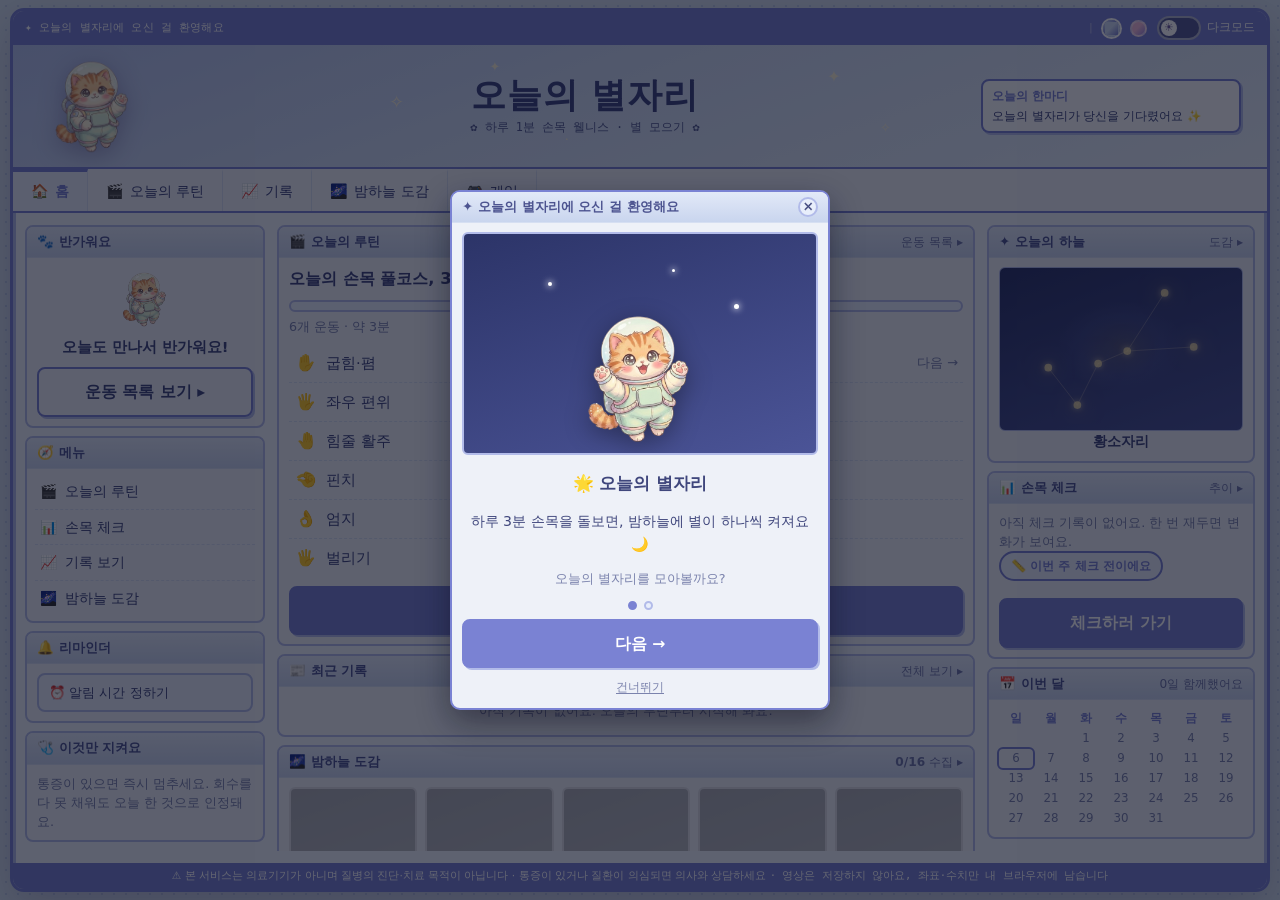
==== commit de495b22: "운동 중에 이전 운동으로는 갈 수 있는데 다음 운동으로는 못 갔다 — "다음 운동 →" 버튼 "← 이전 운동" 옆에 둔다. 같은 코스 순서에서 한 칸 뒤로 가고, 규칙도 이전 운동" ====
--- a/index.html
+++ b/index.html
@@ -367,12 +367,14 @@
               </div>
             </div>
 
-            <!-- 재생 중 조작. "이전 운동"은 오늘의 루틴 순서에서 한 칸 앞 — 첫 운동이거나
-                 코스 밖 운동이면 main.js가 숨긴다(운동 전환일 뿐 history는 안 쌓는다). -->
+            <!-- 재생 중 조작. "이전 운동"·"다음 운동"은 오늘의 루틴 순서에서 한 칸 앞·뒤 — 첫/마지막
+                 운동이거나 코스 밖 운동이면 main.js가 숨긴다(운동 전환일 뿐 history는 안 쌓는다).
+                 "건너뛰기"는 지금 운동 안의 한 단계를 넘기는 것이라 운동 자체를 바꾸는 둘과 다르다. -->
             <div class="gp-btns">
               <button class="btn btn-back" id="gpPrev" hidden>← 이전 운동</button>
               <button class="btn btn-back" id="gpQuit">그만두기</button>
               <button class="btn btn-back" id="gpSkip">건너뛰기</button>
+              <button class="btn btn-back" id="gpNextEx" hidden>다음 운동 →</button>
             </div>
 
             <!-- 통증 안내 — 상시 유지하되 차분한 회색 작은 글씨로 하단에 -->
--- a/css/legacy.css
+++ b/css/legacy.css
@@ -456,6 +456,10 @@
   flex:none; width:96px; height:96px; object-fit:contain;
   border-radius:var(--r-md); background:var(--paper);
 }
+/* 편위 그림은 가로 480×270 가운데에 주먹이 좁게 서 있어 contain이면 콩알만 해진다.
+   가운데를 잘라 채운다 — 잘리는 건 양옆 빈 여백뿐이고 좌우로 기울어도 폭 안에 든다.
+   (굽힘·폄은 손이 가로로 누워 있어 contain 그대로.) */
+#measureIntroImgDev{ object-fit:cover; }
 
 .m-intro-cap{ font-size:var(--fs-sm); color:var(--ink-soft); line-height:var(--lh); word-break:keep-all; margin:0; }
 
--- a/css/app.css
+++ b/css/app.css
@@ -721,6 +721,27 @@
 .cols > .col::-webkit-scrollbar-thumb{ background:var(--frame-2); border-radius:999px; }
 .cols > .col::-webkit-scrollbar-track{ background:transparent; }
 
+/* ─── 홈만 칸 스크롤을 푼다 ───
+   위 "한 화면 셸을 포기하는 조건" 블록이 이미 말한 것과 같은 판단이다 —
+   *한 화면에 넣는 건 넓은 화면에서의 이득이지 규칙이 아니다.* 다만 그 블록의 문턱
+   (max-height:620px)은 홈에 대해서는 너무 낮다. 홈만 카드가 11개라, 흔한 노트북
+   (1340×800)에서도 세 칸이 **동시에** 넘친다: 좌 81% · 가운데 70% · 우 74%만 보였다.
+
+   ★칸마다 스크롤바가 서면 화면에 스크롤 영역이 셋이 되고, 그러면 **순서가 사라진다** —
+     어느 칸을 굴려야 다음 내용이 나오는지 알 방법이 없다. 하나로 합치면 순서가 생긴다.
+
+   무대(.stage)는 계속 overflow:hidden이라 셸 자체는 그대로다. 넘칠 때만 홈이 제 안에서
+   한 번 스크롤한다 — 다른 화면(카메라 무대·시범)은 한 화면 규칙을 그대로 지킨다.
+   폰(<=620px)은 홈이 무스크롤이므로 이 규칙 밖에 둔다. */
+@media (min-width:981px){
+  #screen-home.is-active{ overflow-y:auto; scrollbar-width:thin; scrollbar-color:var(--frame-2) transparent; }
+  #screen-home .cols.home{ height:auto; align-items:start; }
+  #screen-home .cols > .col{ overflow:visible; }
+  #screen-home::-webkit-scrollbar{ width:7px; }
+  #screen-home::-webkit-scrollbar-thumb{ background:var(--frame-2); border-radius:999px; }
+  #screen-home::-webkit-scrollbar-track{ background:transparent; }
+}
+
 /* 화면 머리 — 탭이 있으니 크게 외치지 않는다 */
 .screen-head{ display:flex; align-items:center; gap:10px; margin-bottom:10px; }
 .screen-title{ margin:0; font-size:1.25rem; font-weight:700; color:var(--ink); }
